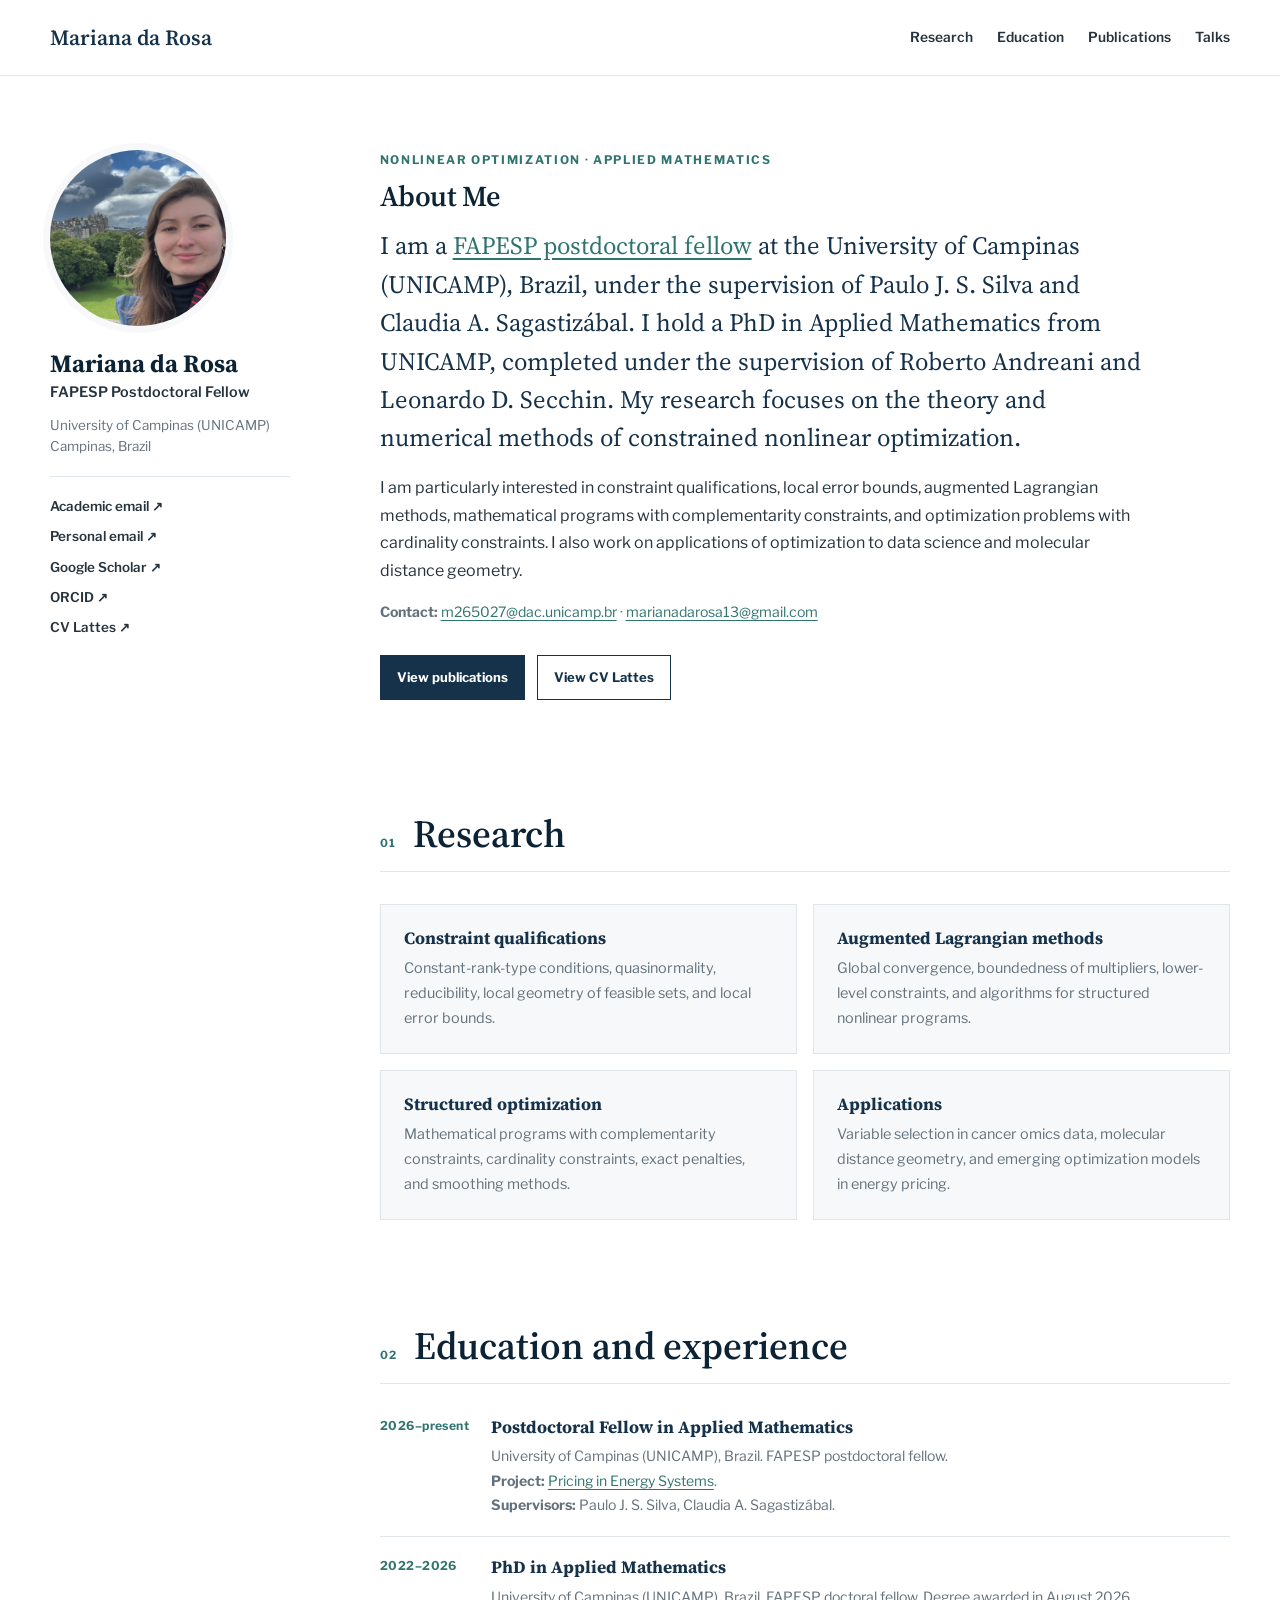
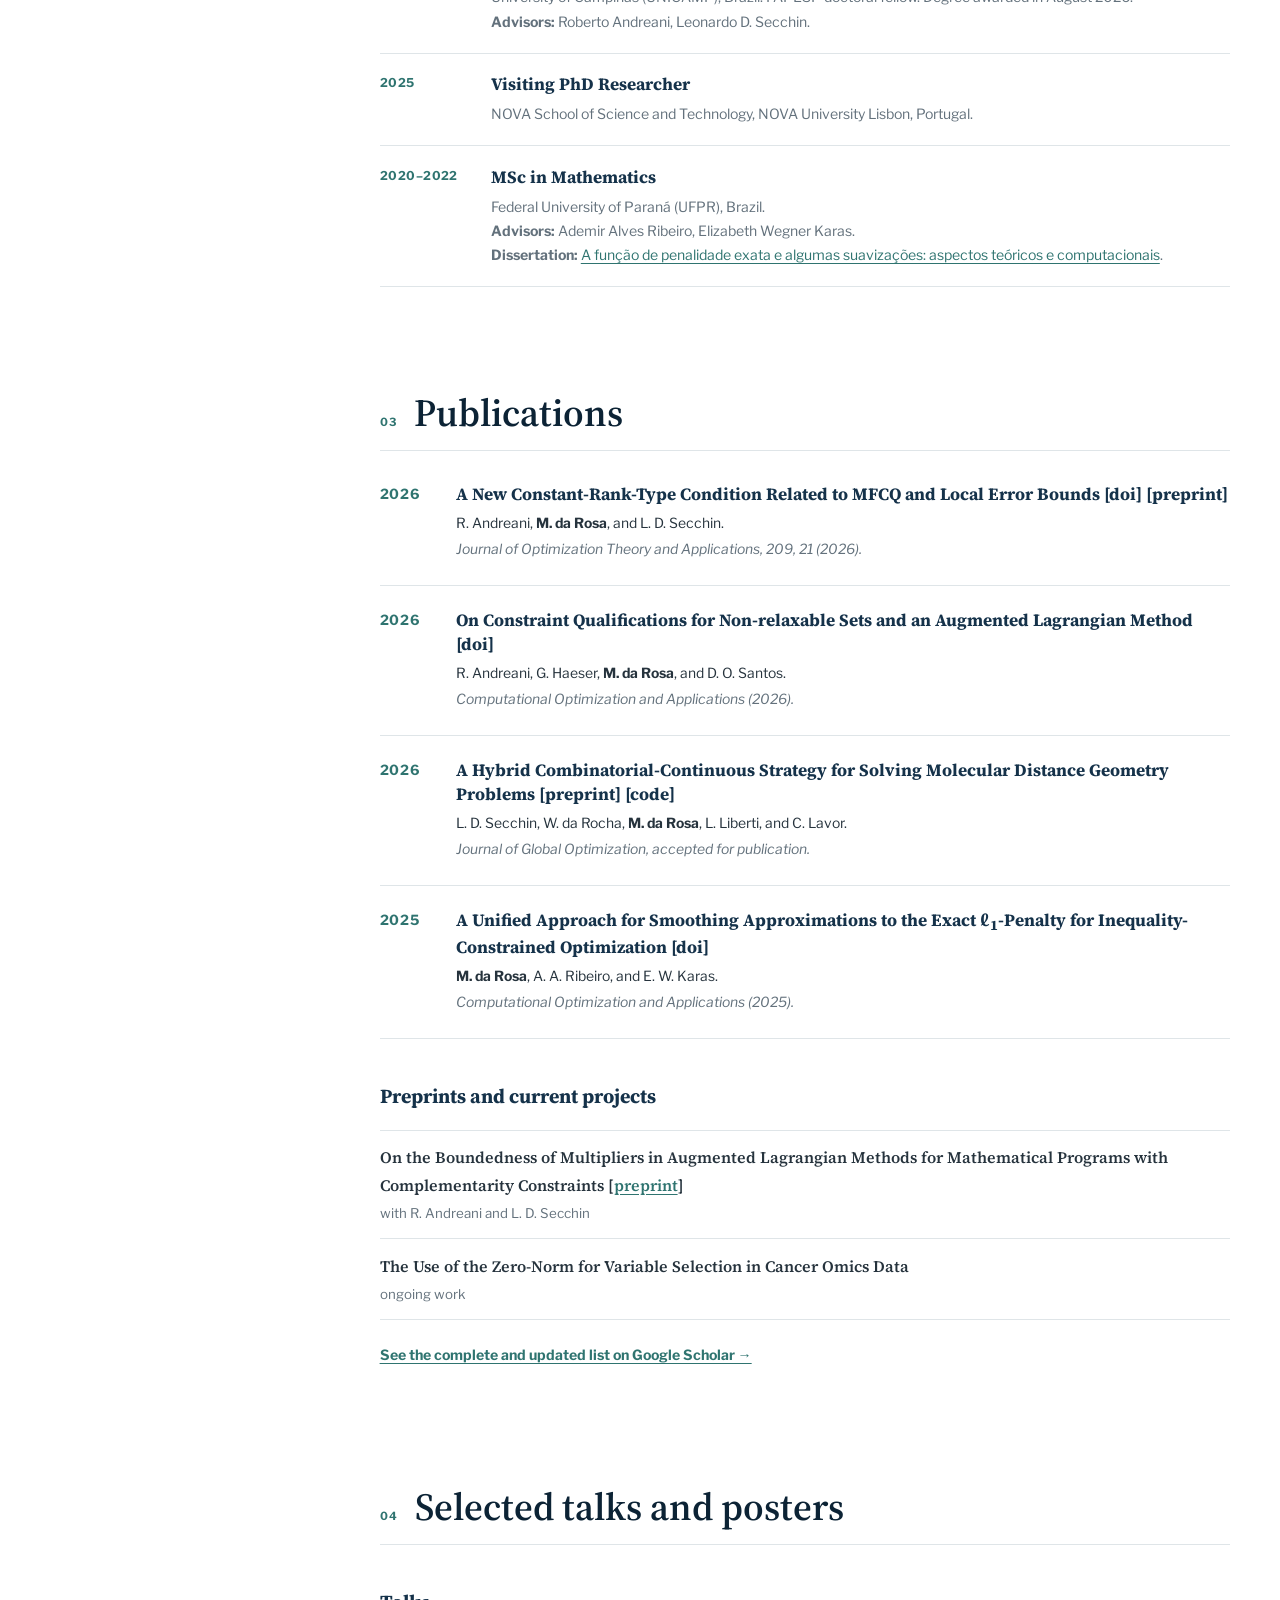
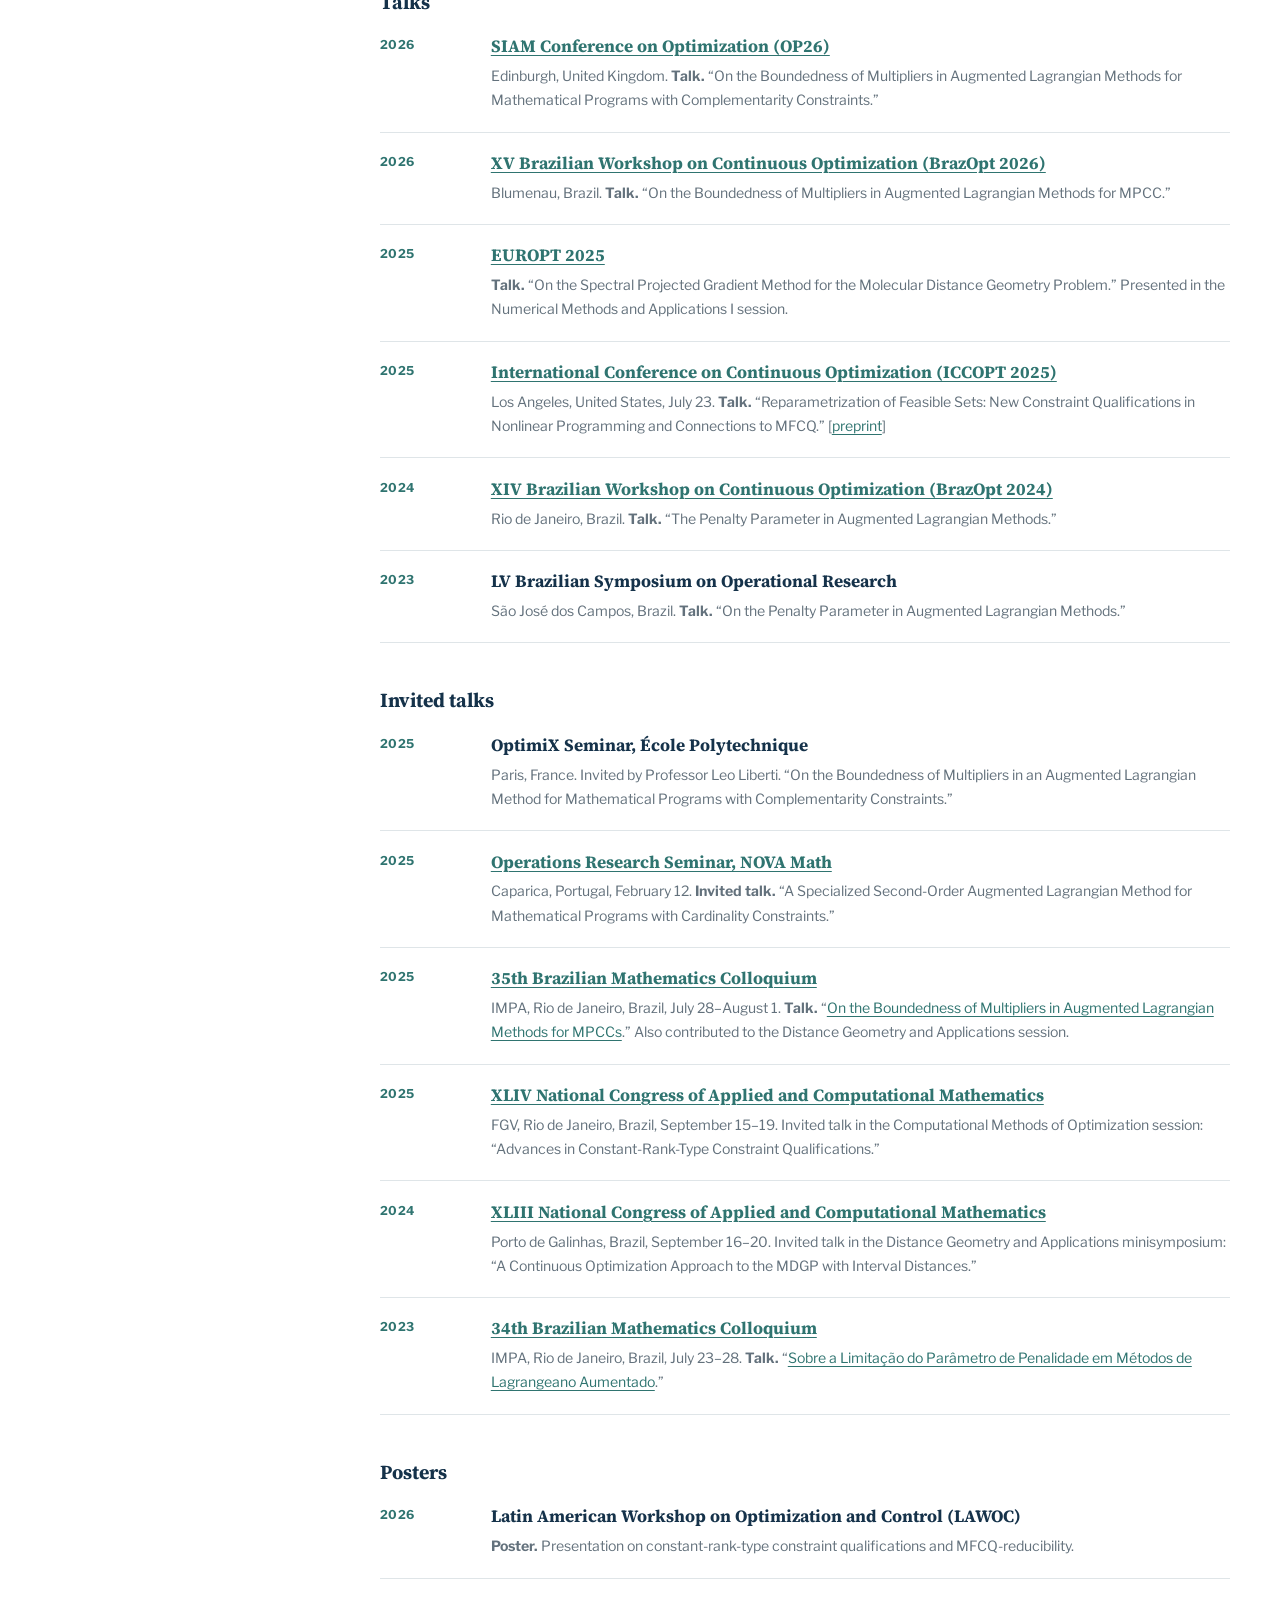
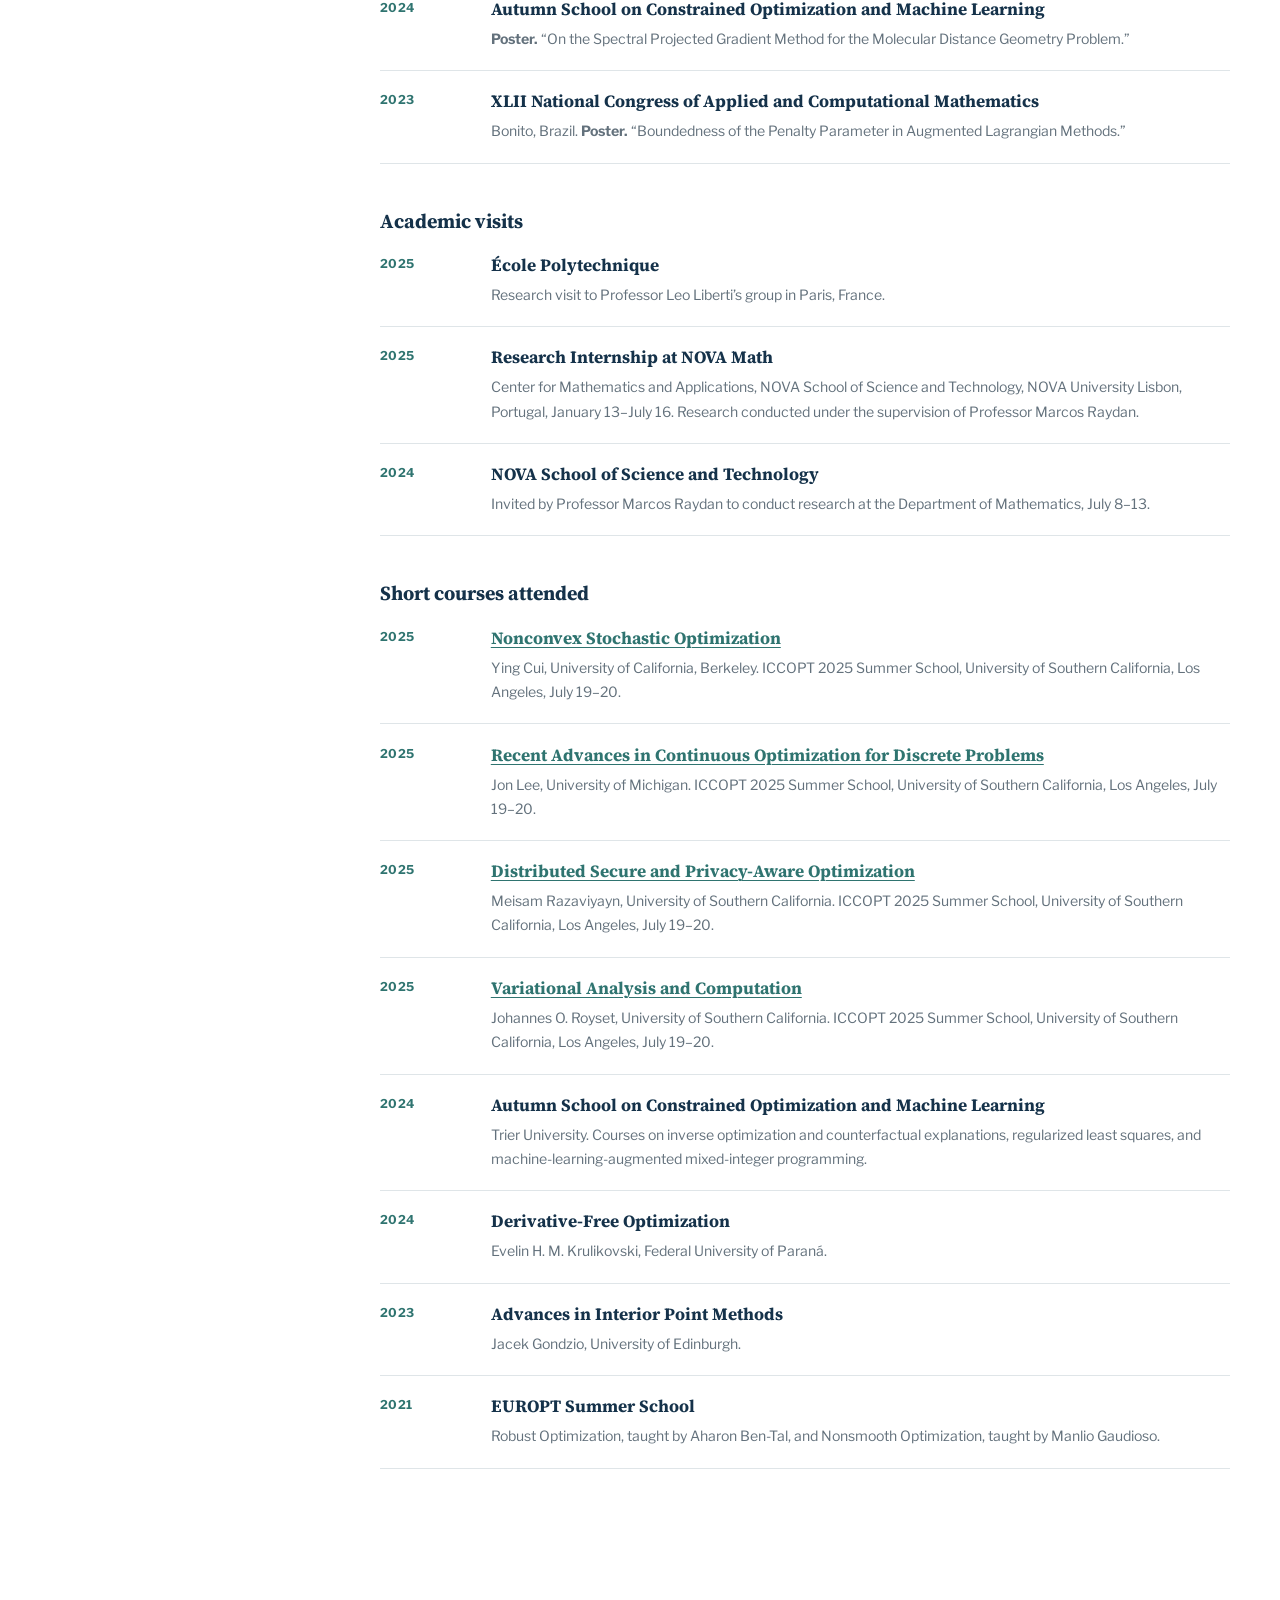
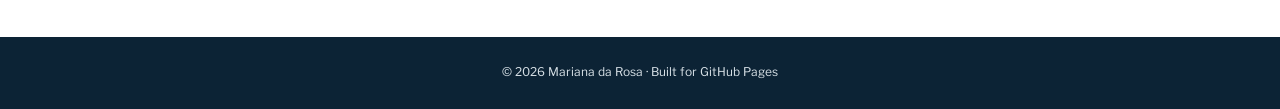
==== index.html @ c7e8c10c "Update academic profile, postdoc, and accepted paper" ====
<!doctype html>
<html lang="en">
<head>
  <meta charset="utf-8">
  <meta name="viewport" content="width=device-width, initial-scale=1">
  <title>Mariana da Rosa | Optimization and Applied Mathematics</title>
  <meta name="description" content="Academic website of Mariana da Rosa, FAPESP postdoctoral fellow at UNICAMP. Research in nonlinear optimization, augmented Lagrangian methods, constraint qualifications, MPCCs, cardinality constraints, and energy pricing.">
  <meta name="author" content="Mariana da Rosa">
  <meta name="google-site-verification" content="-06RiI9buxq-uqyIwOvwcTwj5FWmtz-iCE2GgDuMqQ8">
  <meta name="theme-color" content="#15324a">
  <link rel="canonical" href="https://marianadarosa13.github.io/Mariana-da-Rosa/">
  <meta property="og:title" content="Mariana da Rosa | Optimization and Applied Mathematics">
  <meta property="og:description" content="Research in nonlinear optimization, constraint qualifications, augmented Lagrangian methods, MPCCs, and cardinality constraints.">
  <meta property="og:type" content="profile">
  <meta property="og:url" content="https://marianadarosa13.github.io/Mariana-da-Rosa/">
  <meta property="og:image" content="https://marianadarosa13.github.io/Mariana-da-Rosa/assets/images/profile.jpeg">
  <meta property="og:image:alt" content="Mariana da Rosa">
  <meta property="og:site_name" content="Mariana da Rosa">
  <meta name="twitter:card" content="summary">
  <script type="application/ld+json">
  {
    "@context": "https://schema.org",
    "@type": "ProfilePage",
    "url": "https://marianadarosa13.github.io/Mariana-da-Rosa/",
    "name": "Mariana da Rosa | Optimization and Applied Mathematics",
    "mainEntity": {
      "@type": "Person",
      "name": "Mariana da Rosa",
      "url": "https://marianadarosa13.github.io/Mariana-da-Rosa/",
      "image": "https://marianadarosa13.github.io/Mariana-da-Rosa/assets/images/profile.jpeg",
      "jobTitle": "FAPESP Postdoctoral Fellow",
      "affiliation": {
        "@type": "CollegeOrUniversity",
        "name": "University of Campinas (UNICAMP)",
        "url": "https://www.unicamp.br/"
      },
      "alumniOf": [
        {
          "@type": "CollegeOrUniversity",
          "name": "University of Campinas (UNICAMP)"
        },
        {
          "@type": "CollegeOrUniversity",
          "name": "Federal University of Paraná (UFPR)"
        }
      ],
      "knowsAbout": [
        "Nonlinear optimization",
        "Constraint qualifications",
        "Augmented Lagrangian methods",
        "Mathematical programs with complementarity constraints",
        "Cardinality-constrained optimization",
        "Molecular distance geometry",
        "Energy pricing"
      ],
      "sameAs": [
        "https://scholar.google.com/citations?user=o1-QsfIAAAAJ&hl=en",
        "https://orcid.org/0000-0002-9340-3372",
        "https://lattes.cnpq.br/2269571606494630"
      ]
    }
  }
  </script>
  <link rel="preconnect" href="https://fonts.googleapis.com">
  <link rel="preconnect" href="https://fonts.gstatic.com" crossorigin>
  <link href="https://fonts.googleapis.com/css2?family=Libre+Franklin:wght@400;500;600;700&family=Source+Serif+4:opsz,wght@8..60,500;8..60,600&display=swap" rel="stylesheet">
  <link rel="stylesheet" href="assets/css/style.css">
</head>
<body>
  <a class="skip-link" href="#main-content">Skip to content</a>

  <header class="site-header">
    <div class="header-inner">
      <a class="site-name" href="#home">Mariana da Rosa</a>
      <nav class="main-nav" aria-label="Main navigation">
        <a href="#research">Research</a>
        <a href="#education">Education</a>
        <a href="#publications">Publications</a>
        <a href="#talks">Talks</a>
      </nav>
    </div>
  </header>

  <div class="page-shell" id="home">
    <aside class="profile-card" aria-label="Profile">
      <img class="profile-photo" src="assets/images/profile.jpeg" alt="Mariana da Rosa">
      <h1>Mariana da Rosa</h1>
      <p class="profile-role">FAPESP Postdoctoral Fellow</p>
      <p class="profile-affiliation">University of Campinas (UNICAMP)<br>Campinas, Brazil</p>

      <div class="profile-links" aria-label="Academic profiles">
        <a href="mailto:m265027@dac.unicamp.br">Academic email <span aria-hidden="true">↗</span></a>
        <a href="mailto:marianadarosa13@gmail.com">Personal email <span aria-hidden="true">↗</span></a>
        <a href="https://scholar.google.com/citations?user=o1-QsfIAAAAJ&amp;hl=en" target="_blank" rel="noopener">Google Scholar <span aria-hidden="true">↗</span></a>
        <a href="https://orcid.org/0000-0002-9340-3372" target="_blank" rel="noopener">ORCID <span aria-hidden="true">↗</span></a>
        <a href="https://lattes.cnpq.br/2269571606494630" target="_blank" rel="noopener">CV Lattes <span aria-hidden="true">↗</span></a>
      </div>
    </aside>

    <main id="main-content">
      <section class="hero section-block" aria-label="Introduction">
        <p class="eyebrow">Nonlinear Optimization · Applied Mathematics</p>
        <h2 class="intro-title">About Me</h2>
        <p class="lead">I am a <a href="https://bv.fapesp.br/pt/bolsas/245225/formacao-de-precos-em-sistemas-de-energia/" target="_blank" rel="noopener">FAPESP postdoctoral fellow</a> at the University of Campinas (UNICAMP), Brazil, under the supervision of Paulo J. S. Silva and Claudia A. Sagastizábal. I hold a PhD in Applied Mathematics from UNICAMP, completed under the supervision of Roberto Andreani and Leonardo D. Secchin. My research focuses on the theory and numerical methods of constrained nonlinear optimization.</p>
        <p>I am particularly interested in constraint qualifications, local error bounds, augmented Lagrangian methods, mathematical programs with complementarity constraints, and optimization problems with cardinality constraints. I also work on applications of optimization to data science and molecular distance geometry.</p>
        <p class="contact-line"><strong>Contact:</strong> <a href="mailto:m265027@dac.unicamp.br">m265027@dac.unicamp.br</a> · <a href="mailto:marianadarosa13@gmail.com">marianadarosa13@gmail.com</a></p>
        <div class="hero-actions">
          <a class="button button-primary" href="#publications">View publications</a>
          <a class="button button-secondary" href="https://lattes.cnpq.br/2269571606494630" target="_blank" rel="noopener">View CV Lattes</a>
        </div>
      </section>

      <section class="section-block" id="research" aria-labelledby="research-title">
        <div class="section-heading">
          <p class="section-number">01</p>
          <h2 id="research-title">Research</h2>
        </div>
        <div class="research-grid">
          <article class="research-card">
            <h3>Constraint qualifications</h3>
            <p>Constant-rank-type conditions, quasinormality, reducibility, local geometry of feasible sets, and local error bounds.</p>
          </article>
          <article class="research-card">
            <h3>Augmented Lagrangian methods</h3>
            <p>Global convergence, boundedness of multipliers, lower-level constraints, and algorithms for structured nonlinear programs.</p>
          </article>
          <article class="research-card">
            <h3>Structured optimization</h3>
            <p>Mathematical programs with complementarity constraints, cardinality constraints, exact penalties, and smoothing methods.</p>
          </article>
          <article class="research-card">
            <h3>Applications</h3>
            <p>Variable selection in cancer omics data, molecular distance geometry, and emerging optimization models in energy pricing.</p>
          </article>
        </div>
      </section>

      <section class="section-block" id="education" aria-labelledby="education-title">
        <div class="section-heading">
          <p class="section-number">02</p>
          <h2 id="education-title">Education and experience</h2>
        </div>
        <div class="education-list">
          <article>
            <p class="education-years">2026–present</p>
            <div><h3>Postdoctoral Fellow in Applied Mathematics</h3><p>University of Campinas (UNICAMP), Brazil. FAPESP postdoctoral fellow.<br><strong>Project:</strong> <a href="https://bv.fapesp.br/pt/bolsas/245225/formacao-de-precos-em-sistemas-de-energia/" target="_blank" rel="noopener">Pricing in Energy Systems</a>.<br><strong>Supervisors:</strong> Paulo J. S. Silva, Claudia A. Sagastizábal.</p></div>
          </article>
          <article>
            <p class="education-years">2022–2026</p>
            <div><h3>PhD in Applied Mathematics</h3><p>University of Campinas (UNICAMP), Brazil. FAPESP doctoral fellow. Degree awarded in August 2026.<br><strong>Advisors:</strong> Roberto Andreani, Leonardo D. Secchin.</p></div>
          </article>
          <article>
            <p class="education-years">2025</p>
            <div><h3>Visiting PhD Researcher</h3><p>NOVA School of Science and Technology, NOVA University Lisbon, Portugal.</p></div>
          </article>
          <article>
            <p class="education-years">2020–2022</p>
            <div><h3>MSc in Mathematics</h3><p>Federal University of Paraná (UFPR), Brazil.<br><strong>Advisors:</strong> Ademir Alves Ribeiro, Elizabeth Wegner Karas.<br><strong>Dissertation:</strong> <a href="https://acervodigital.ufpr.br/handle/1884/76349" target="_blank" rel="noopener">A função de penalidade exata e algumas suavizações: aspectos teóricos e computacionais</a>.</p></div>
          </article>
        </div>
      </section>

      <section class="section-block" id="publications" aria-labelledby="publications-title">
        <div class="section-heading">
          <p class="section-number">03</p>
          <h2 id="publications-title">Publications</h2>
        </div>

        <div class="publication-list">
          <article class="publication">
            <p class="publication-year">2026</p>
            <div>
              <h3>A New Constant-Rank-Type Condition Related to MFCQ and Local Error Bounds <span class="publication-links">[<a href="https://doi.org/10.1007/s10957-026-02965-9" target="_blank" rel="noopener">doi</a>] [<a href="https://optimization-online.org/?p=28999" target="_blank" rel="noopener">preprint</a>]</span></h3>
              <p>R. Andreani, <strong>M. da Rosa</strong>, and L. D. Secchin.</p>
              <p class="venue">Journal of Optimization Theory and Applications, 209, 21 (2026).</p>
            </div>
          </article>

          <article class="publication">
            <p class="publication-year">2026</p>
            <div>
              <h3>On Constraint Qualifications for Non-relaxable Sets and an Augmented Lagrangian Method <span class="publication-links">[<a href="https://doi.org/10.1007/s10589-026-00792-2" target="_blank" rel="noopener">doi</a>]</span></h3>
              <p>R. Andreani, G. Haeser, <strong>M. da Rosa</strong>, and D. O. Santos.</p>
              <p class="venue">Computational Optimization and Applications (2026).</p>
            </div>
          </article>

          <article class="publication">
            <p class="publication-year">2026</p>
            <div>
              <h3>A Hybrid Combinatorial-Continuous Strategy for Solving Molecular Distance Geometry Problems <span class="publication-links">[<a href="https://arxiv.org/abs/2510.19970" target="_blank" rel="noopener">preprint</a>] [<a href="https://github.com/leonardosecchin/MDGP.jl" target="_blank" rel="noopener">code</a>]</span></h3>
              <p>L. D. Secchin, W. da Rocha, <strong>M. da Rosa</strong>, L. Liberti, and C. Lavor.</p>
              <p class="venue">Journal of Global Optimization, accepted for publication.</p>
            </div>
          </article>

          <article class="publication">
            <p class="publication-year">2025</p>
            <div>
              <h3>A Unified Approach for Smoothing Approximations to the Exact ℓ<sub>1</sub>-Penalty for Inequality-Constrained Optimization <span class="publication-links">[<a href="https://doi.org/10.1007/s10589-025-00694-9" target="_blank" rel="noopener">doi</a>]</span></h3>
              <p><strong>M. da Rosa</strong>, A. A. Ribeiro, and E. W. Karas.</p>
              <p class="venue">Computational Optimization and Applications (2025).</p>
            </div>
          </article>
        </div>

        <h3 class="subsection-title">Preprints and current projects</h3>
        <ul class="project-list">
          <li><span>On the Boundedness of Multipliers in Augmented Lagrangian Methods for Mathematical Programs with Complementarity Constraints [<a href="https://optimization-online.org/?p=31446" target="_blank" rel="noopener">preprint</a>]</span><small>with R. Andreani and L. D. Secchin</small></li>
          <li><span>The Use of the Zero-Norm for Variable Selection in Cancer Omics Data</span><small>ongoing work</small></li>
        </ul>
        <p class="section-link"><a href="https://scholar.google.com/citations?user=o1-QsfIAAAAJ&amp;hl=en" target="_blank" rel="noopener">See the complete and updated list on Google Scholar →</a></p>
      </section>

      <section class="section-block" id="talks" aria-labelledby="talks-title">
        <div class="section-heading">
          <p class="section-number">04</p>
          <h2 id="talks-title">Selected talks and posters</h2>
        </div>
        <h3 class="subsection-title">Talks</h3>
        <div class="timeline">
          <article>
            <p class="timeline-date">2026</p>
            <div><h3><a href="https://meetings.siam.org/sess/dsp_programsess.cfm?SESSIONCODE=88503" target="_blank" rel="noopener">SIAM Conference on Optimization (OP26)</a></h3><p>Edinburgh, United Kingdom. <strong>Talk.</strong> “On the Boundedness of Multipliers in Augmented Lagrangian Methods for Mathematical Programs with Complementarity Constraints.”</p></div>
          </article>
          <article>
            <p class="timeline-date">2026</p>
            <div><h3><a href="https://brazopt2026.blumenau.ufsc.br/" target="_blank" rel="noopener">XV Brazilian Workshop on Continuous Optimization (BrazOpt 2026)</a></h3><p>Blumenau, Brazil. <strong>Talk.</strong> “On the Boundedness of Multipliers in Augmented Lagrangian Methods for MPCC.”</p></div>
          </article>
          <article>
            <p class="timeline-date">2025</p>
            <div><h3><a href="https://www.euro-online.org/europt2025/program/all?includedfrom=http://www.euro-online.org/conf/europt2025/program" target="_blank" rel="noopener">EUROPT 2025</a></h3><p><strong>Talk.</strong> “On the Spectral Projected Gradient Method for the Molecular Distance Geometry Problem.” Presented in the Numerical Methods and Applications I session.</p></div>
          </article>
          <article>
            <p class="timeline-date">2025</p>
            <div><h3><a href="https://iccopt2025usc.sched.com/event/1dqrP/parallel-sessions-7l-adaptive-projections-feasibleset-reparametrizations" target="_blank" rel="noopener">International Conference on Continuous Optimization (ICCOPT 2025)</a></h3><p>Los Angeles, United States, July 23. <strong>Talk.</strong> “Reparametrization of Feasible Sets: New Constraint Qualifications in Nonlinear Programming and Connections to MFCQ.” [<a href="https://optimization-online.org/?p=28999" target="_blank" rel="noopener">preprint</a>]</p></div>
          </article>
          <article>
            <p class="timeline-date">2024</p>
            <div><h3><a href="https://eventos.fgv.br/en/brazopt2024" target="_blank" rel="noopener">XIV Brazilian Workshop on Continuous Optimization (BrazOpt 2024)</a></h3><p>Rio de Janeiro, Brazil. <strong>Talk.</strong> “The Penalty Parameter in Augmented Lagrangian Methods.”</p></div>
          </article>
          <article>
            <p class="timeline-date">2023</p>
            <div><h3>LV Brazilian Symposium on Operational Research</h3><p>São José dos Campos, Brazil. <strong>Talk.</strong> “On the Penalty Parameter in Augmented Lagrangian Methods.”</p></div>
          </article>
        </div>

        <h3 class="subsection-title">Invited talks</h3>
        <div class="timeline">
          <article>
            <p class="timeline-date">2025</p>
            <div><h3>OptimiX Seminar, École Polytechnique</h3><p>Paris, France. Invited by Professor Leo Liberti. “On the Boundedness of Multipliers in an Augmented Lagrangian Method for Mathematical Programs with Complementarity Constraints.”</p></div>
          </article>
          <article>
            <p class="timeline-date">2025</p>
            <div><h3><a href="https://www.dm.fct.unl.pt/noticias/2025/01/nova-math-seminar-operations-research-0" target="_blank" rel="noopener">Operations Research Seminar, NOVA Math</a></h3><p>Caparica, Portugal, February 12. <strong>Invited talk.</strong> “A Specialized Second-Order Augmented Lagrangian Method for Mathematical Programs with Cardinality Constraints.”</p></div>
          </article>
          <article>
            <p class="timeline-date">2025</p>
            <div><h3><a href="https://impa.br/otimizacao/" target="_blank" rel="noopener">35th Brazilian Mathematics Colloquium</a></h3><p>IMPA, Rio de Janeiro, Brazil, July 28–August 1. <strong>Talk.</strong> “<a href="https://impa.br/wp-content/uploads/2025/07/Mariana-da-Rosa.pdf" target="_blank" rel="noopener">On the Boundedness of Multipliers in Augmented Lagrangian Methods for MPCCs</a>.” Also contributed to the Distance Geometry and Applications session.</p></div>
          </article>
          <article>
            <p class="timeline-date">2025</p>
            <div><h3><a href="https://eventos.galoa.com.br/cnmac-2025/calendar/activity/16792?lang=pt-br" target="_blank" rel="noopener">XLIV National Congress of Applied and Computational Mathematics</a></h3><p>FGV, Rio de Janeiro, Brazil, September 15–19. Invited talk in the Computational Methods of Optimization session: “Advances in Constant-Rank-Type Constraint Qualifications.”</p></div>
          </article>
          <article>
            <p class="timeline-date">2024</p>
            <div><h3><a href="https://www.cnmac.org.br/novo/index.php/CNMAC/conteudo/2024/e_5/0/38" target="_blank" rel="noopener">XLIII National Congress of Applied and Computational Mathematics</a></h3><p>Porto de Galinhas, Brazil, September 16–20. Invited talk in the Distance Geometry and Applications minisymposium: “A Continuous Optimization Approach to the MDGP with Interval Distances.”</p></div>
          </article>
          <article>
            <p class="timeline-date">2023</p>
            <div><h3><a href="https://impa.br/arquivo_base/eventos-do-impa/2023-2/34o-coloquio-brasileiro-de-matematica-cbm/sessoes-tematicas-2/otimizacao/" target="_blank" rel="noopener">34th Brazilian Mathematics Colloquium</a></h3><p>IMPA, Rio de Janeiro, Brazil, July 23–28. <strong>Talk.</strong> “<a href="https://impa.br/wp-content/uploads/2023/07/Mariana-da-ROSA.pdf" target="_blank" rel="noopener">Sobre a Limitação do Parâmetro de Penalidade em Métodos de Lagrangeano Aumentado</a>.”</p></div>
          </article>
        </div>

        <h3 class="subsection-title">Posters</h3>
        <div class="timeline">
          <article>
            <p class="timeline-date">2026</p>
            <div><h3>Latin American Workshop on Optimization and Control (LAWOC)</h3><p><strong>Poster.</strong> Presentation on constant-rank-type constraint qualifications and MFCQ-reducibility.</p></div>
          </article>
          <article>
            <p class="timeline-date">2024</p>
            <div><h3>Autumn School on Constrained Optimization and Machine Learning</h3><p><strong>Poster.</strong> “On the Spectral Projected Gradient Method for the Molecular Distance Geometry Problem.”</p></div>
          </article>
          <article>
            <p class="timeline-date">2023</p>
            <div><h3>XLII National Congress of Applied and Computational Mathematics</h3><p>Bonito, Brazil. <strong>Poster.</strong> “Boundedness of the Penalty Parameter in Augmented Lagrangian Methods.”</p></div>
          </article>
        </div>

        <h3 class="subsection-title">Academic visits</h3>
        <div class="timeline">
          <article>
            <p class="timeline-date">2025</p>
            <div><h3>École Polytechnique</h3><p>Research visit to Professor Leo Liberti’s group in Paris, France.</p></div>
          </article>
          <article>
            <p class="timeline-date">2025</p>
            <div><h3>Research Internship at NOVA Math</h3><p>Center for Mathematics and Applications, NOVA School of Science and Technology, NOVA University Lisbon, Portugal, January 13–July 16. Research conducted under the supervision of Professor Marcos Raydan.</p></div>
          </article>
          <article>
            <p class="timeline-date">2024</p>
            <div><h3>NOVA School of Science and Technology</h3><p>Invited by Professor Marcos Raydan to conduct research at the Department of Mathematics, July 8–13.</p></div>
          </article>
        </div>

        <h3 class="subsection-title">Short courses attended</h3>
        <div class="timeline">
          <article>
            <p class="timeline-date">2025</p>
            <div><h3><a href="https://sites.google.com/view/iccopt2025/home/summer-school/lecturers" target="_blank" rel="noopener">Nonconvex Stochastic Optimization</a></h3><p>Ying Cui, University of California, Berkeley. ICCOPT 2025 Summer School, University of Southern California, Los Angeles, July 19–20.</p></div>
          </article>
          <article>
            <p class="timeline-date">2025</p>
            <div><h3><a href="https://sites.google.com/view/iccopt2025/home/summer-school/lecturers" target="_blank" rel="noopener">Recent Advances in Continuous Optimization for Discrete Problems</a></h3><p>Jon Lee, University of Michigan. ICCOPT 2025 Summer School, University of Southern California, Los Angeles, July 19–20.</p></div>
          </article>
          <article>
            <p class="timeline-date">2025</p>
            <div><h3><a href="https://sites.google.com/view/iccopt2025/home/summer-school/lecturers" target="_blank" rel="noopener">Distributed Secure and Privacy-Aware Optimization</a></h3><p>Meisam Razaviyayn, University of Southern California. ICCOPT 2025 Summer School, University of Southern California, Los Angeles, July 19–20.</p></div>
          </article>
          <article>
            <p class="timeline-date">2025</p>
            <div><h3><a href="https://sites.google.com/view/iccopt2025/home/summer-school/lecturers" target="_blank" rel="noopener">Variational Analysis and Computation</a></h3><p>Johannes O. Royset, University of Southern California. ICCOPT 2025 Summer School, University of Southern California, Los Angeles, July 19–20.</p></div>
          </article>
          <article>
            <p class="timeline-date">2024</p>
            <div><h3>Autumn School on Constrained Optimization and Machine Learning</h3><p>Trier University. Courses on inverse optimization and counterfactual explanations, regularized least squares, and machine-learning-augmented mixed-integer programming.</p></div>
          </article>
          <article>
            <p class="timeline-date">2024</p>
            <div><h3>Derivative-Free Optimization</h3><p>Evelin H. M. Krulikovski, Federal University of Paraná.</p></div>
          </article>
          <article>
            <p class="timeline-date">2023</p>
            <div><h3>Advances in Interior Point Methods</h3><p>Jacek Gondzio, University of Edinburgh.</p></div>
          </article>
          <article>
            <p class="timeline-date">2021</p>
            <div><h3>EUROPT Summer School</h3><p>Robust Optimization, taught by Aharon Ben-Tal, and Nonsmooth Optimization, taught by Manlio Gaudioso.</p></div>
          </article>
        </div>
      </section>

    </main>
  </div>

  <footer class="site-footer">
    <p>© <span id="current-year">2026</span> Mariana da Rosa · Built for GitHub Pages</p>
  </footer>

  <script>
    document.getElementById('current-year').textContent = new Date().getFullYear();
  </script>
</body>
</html>
---- assets/css/style.css ----
:root {
  --navy: #15324a;
  --navy-deep: #0c2335;
  --teal: #2f7470;
  --teal-soft: #e8f1ef;
  --ink: #26333d;
  --muted: #63717c;
  --line: #dfe5e8;
  --paper: #ffffff;
  --wash: #f6f8f9;
  --serif: "Source Serif 4", Georgia, serif;
  --sans: "Libre Franklin", -apple-system, BlinkMacSystemFont, "Segoe UI", sans-serif;
}

* { box-sizing: border-box; }
html { scroll-behavior: smooth; scroll-padding-top: 6rem; }
body {
  margin: 0;
  color: var(--ink);
  background: var(--paper);
  font-family: var(--sans);
  font-size: 16px;
  line-height: 1.72;
  -webkit-font-smoothing: antialiased;
}
a { color: var(--teal); text-decoration-thickness: .08em; text-underline-offset: .18em; }
a:hover { color: var(--navy); }
.skip-link { position: absolute; top: -4rem; left: 1rem; z-index: 100; padding: .7rem 1rem; color: white; background: var(--navy); }
.skip-link:focus { top: 1rem; }

.site-header {
  position: sticky;
  top: 0;
  z-index: 20;
  border-bottom: 1px solid rgba(21,50,74,.12);
  background: rgba(255,255,255,.96);
  backdrop-filter: blur(12px);
}
.header-inner {
  width: min(1180px, calc(100% - 2.5rem));
  min-height: 4.7rem;
  margin: auto;
  display: flex;
  align-items: center;
  justify-content: space-between;
  gap: 2rem;
}
.site-name { color: var(--navy); font-family: var(--serif); font-size: 1.35rem; font-weight: 600; text-decoration: none; white-space: nowrap; }
.main-nav { display: flex; align-items: center; justify-content: flex-end; gap: 1.5rem; }
.main-nav a { color: var(--ink); font-size: .86rem; font-weight: 600; text-decoration: none; }
.main-nav a:hover { color: var(--teal); }

.page-shell {
  width: min(1180px, calc(100% - 2.5rem));
  margin: 0 auto;
  padding: 4.6rem 0 5rem;
  display: grid;
  grid-template-columns: 240px minmax(0, 1fr);
  gap: clamp(3rem, 7vw, 6.5rem);
  align-items: start;
}
.profile-card { position: sticky; top: 7.2rem; }
.profile-photo { display: block; width: 176px; aspect-ratio: 1; object-fit: cover; object-position: right center; border-radius: 50%; box-shadow: 0 0 0 7px var(--wash); }
.profile-card h1 { margin: 1.45rem 0 .2rem; color: var(--navy-deep); font-family: var(--serif); font-size: 1.55rem; line-height: 1.2; }
.profile-role { margin: 0; color: var(--ink); font-size: .9rem; font-weight: 600; line-height: 1.5; }
.profile-affiliation { margin: .7rem 0 1.25rem; color: var(--muted); font-size: .84rem; line-height: 1.55; }
.profile-links { display: grid; gap: .45rem; padding-top: 1.1rem; border-top: 1px solid var(--line); }
.profile-links a { color: var(--ink); font-size: .84rem; font-weight: 600; text-decoration: none; }
.profile-links a:hover { color: var(--teal); transform: translateX(2px); }

main { min-width: 0; }
.section-block { padding: 0 0 5.5rem; }
.section-block + .section-block { padding-top: 1rem; }
.hero { padding-bottom: 6rem; }
.eyebrow { margin: 0 0 .55rem; color: var(--teal); font-size: .74rem; font-weight: 700; letter-spacing: .14em; text-transform: uppercase; }
.hero h2 { margin: 0 0 1.25rem; color: var(--navy-deep); font-family: var(--serif); font-size: clamp(2.5rem, 5vw, 4.4rem); font-weight: 600; letter-spacing: -.035em; line-height: 1.02; }
.hero h2.intro-title { margin-bottom: .8rem; font-size: clamp(1.45rem, 2.4vw, 1.8rem); letter-spacing: -.015em; line-height: 1.2; }
.lead { max-width: 780px; margin: 0 0 1.1rem; color: var(--navy); font-family: var(--serif); font-size: clamp(1.25rem, 2vw, 1.55rem); line-height: 1.55; }
.hero p:not(.eyebrow):not(.lead) { max-width: 770px; }
.contact-line { color: var(--muted); font-size: .88rem; }
.hero-actions { display: flex; flex-wrap: wrap; gap: .8rem; margin-top: 1.9rem; }
.button { display: inline-flex; align-items: center; justify-content: center; min-height: 44px; padding: .65rem 1rem; border: 1px solid var(--navy); font-size: .82rem; font-weight: 700; text-decoration: none; }
.button-primary { color: white; background: var(--navy); }
.button-primary:hover { color: white; background: var(--teal); border-color: var(--teal); }
.button-secondary { color: var(--navy); background: transparent; }
.button-secondary:hover { color: white; background: var(--navy); }

.section-heading { display: flex; align-items: baseline; gap: 1.1rem; margin-bottom: 2rem; padding-bottom: .9rem; border-bottom: 1px solid var(--line); }
.section-heading h2 { margin: 0; color: var(--navy-deep); font-family: var(--serif); font-size: clamp(1.8rem, 3vw, 2.4rem); font-weight: 600; line-height: 1.15; }
.section-number { margin: 0; color: var(--teal); font-size: .7rem; font-weight: 700; letter-spacing: .1em; }
.research-grid { display: grid; grid-template-columns: repeat(2, minmax(0,1fr)); gap: 1rem; }
.research-card { padding: 1.4rem 1.45rem; border: 1px solid var(--line); background: var(--wash); }
.research-card h3, .publication h3, .timeline h3, .education-list h3 { margin: 0 0 .35rem; color: var(--navy); font-family: var(--serif); font-size: 1.08rem; line-height: 1.35; }
.research-card p, .publication p, .timeline p, .education-list p { margin: 0; }
.research-card p { color: var(--muted); font-size: .9rem; }

.publication-list { display: grid; }
.publication { display: grid; grid-template-columns: 58px 1fr; gap: 1.15rem; padding: 1.45rem 0; border-bottom: 1px solid var(--line); }
.publication:first-child { padding-top: 0; }
.publication-year { color: var(--teal); font-size: .77rem; font-weight: 700; letter-spacing: .06em; }
.publication h3 a { color: inherit; text-decoration: none; }
.publication h3 a:hover { color: var(--teal); }
.publication p { font-size: .87rem; }
.publication .venue { margin-top: .15rem; color: var(--muted); font-style: italic; }
.subsection-title { margin: 2.5rem 0 1rem; color: var(--navy); font-family: var(--serif); font-size: 1.25rem; }
.project-list { margin: 0; padding: 0; list-style: none; border-top: 1px solid var(--line); }
.project-list li { display: grid; gap: .15rem; padding: .85rem 0; border-bottom: 1px solid var(--line); }
.project-list span { font-family: var(--serif); font-weight: 600; }
.project-list small { color: var(--muted); }
.section-link { margin-top: 1.4rem; font-size: .88rem; font-weight: 700; }

.timeline, .education-list { display: grid; }
.timeline article, .education-list article { display: grid; grid-template-columns: 92px 1fr; gap: 1.2rem; padding: 1.2rem 0; border-bottom: 1px solid var(--line); }
.timeline article:first-child, .education-list article:first-child { padding-top: 0; }
.timeline-date, .education-years { color: var(--teal); font-size: .76rem; font-weight: 700; letter-spacing: .04em; }
.timeline p:not(.timeline-date), .education-list p:not(.education-years) { color: var(--muted); font-size: .88rem; }

.site-footer { padding: 1.6rem 1.25rem; color: #d8e1e7; background: var(--navy-deep); text-align: center; }
.site-footer p { margin: 0; font-size: .75rem; }

@media (max-width: 900px) {
  .header-inner { min-height: auto; padding: 1rem 0; display: block; }
  .site-name { display: block; margin-bottom: .65rem; }
  .main-nav { justify-content: flex-start; gap: .8rem 1.15rem; overflow-x: auto; padding-bottom: .15rem; }
  .main-nav a { flex: 0 0 auto; }
  .page-shell { grid-template-columns: 1fr; gap: 3.5rem; padding-top: 3rem; }
  .profile-card { position: static; display: grid; grid-template-columns: 130px 1fr; column-gap: 1.4rem; align-items: center; }
  .profile-photo { width: 130px; grid-row: 1 / 5; }
  .profile-card h1 { margin-top: 0; }
  .profile-links { grid-column: 1 / -1; grid-template-columns: repeat(4, auto); justify-content: start; gap: .65rem 1.4rem; margin-top: 1rem; }
}

@media (max-width: 620px) {
  html { scroll-padding-top: 8.5rem; }
  .header-inner, .page-shell { width: min(100% - 1.5rem, 1180px); }
  .page-shell { padding-top: 2.3rem; }
  .profile-card { grid-template-columns: 96px 1fr; column-gap: 1rem; }
  .profile-photo { width: 96px; }
  .profile-card h1 { font-size: 1.35rem; }
  .profile-affiliation { margin-bottom: 0; }
  .profile-links { grid-template-columns: repeat(2, auto); }
  .hero { padding-bottom: 4.8rem; }
  .research-grid { grid-template-columns: 1fr; }
  .publication { grid-template-columns: 1fr; gap: .3rem; }
  .timeline article, .education-list article { grid-template-columns: 1fr; gap: .25rem; }
  .section-block { padding-bottom: 4.5rem; }
}

@media (prefers-reduced-motion: reduce) {
  html { scroll-behavior: auto; }
  *, *::before, *::after { transition-duration: .01ms !important; animation-duration: .01ms !important; animation-iteration-count: 1 !important; }
}
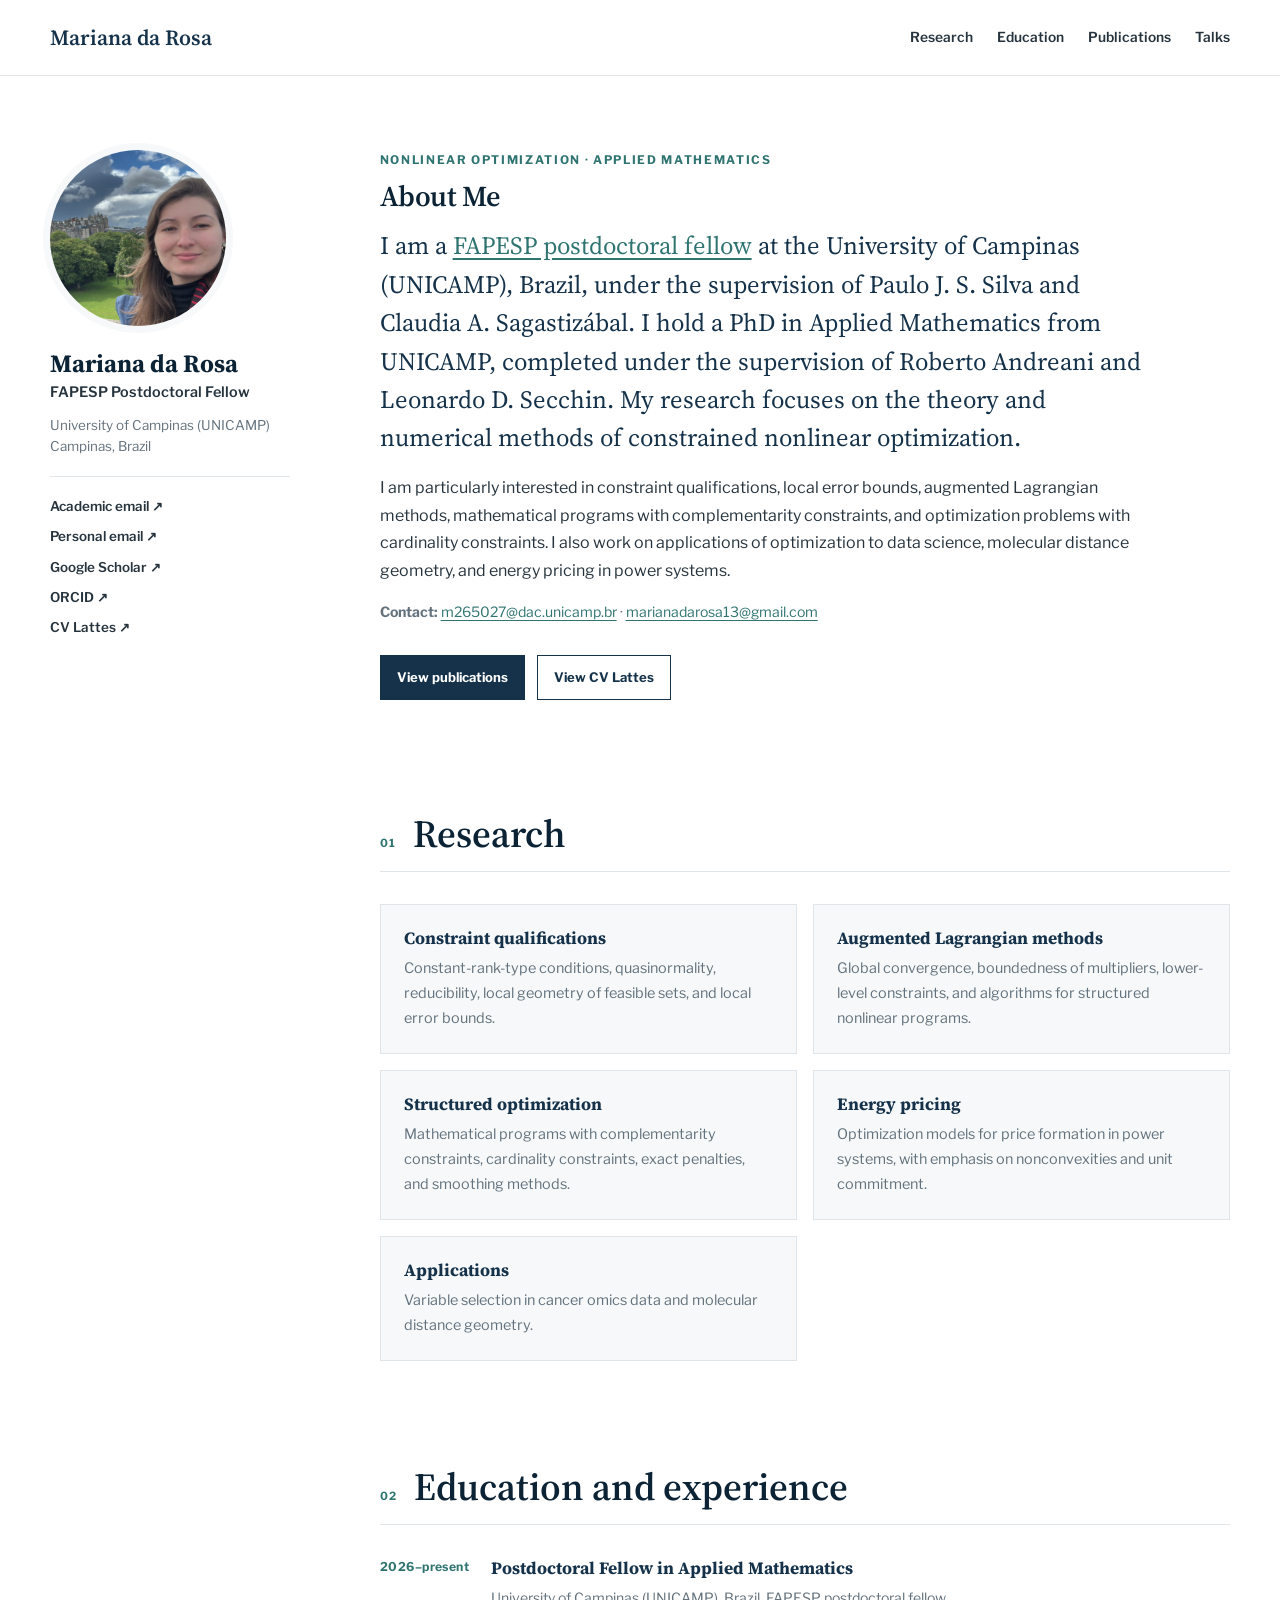
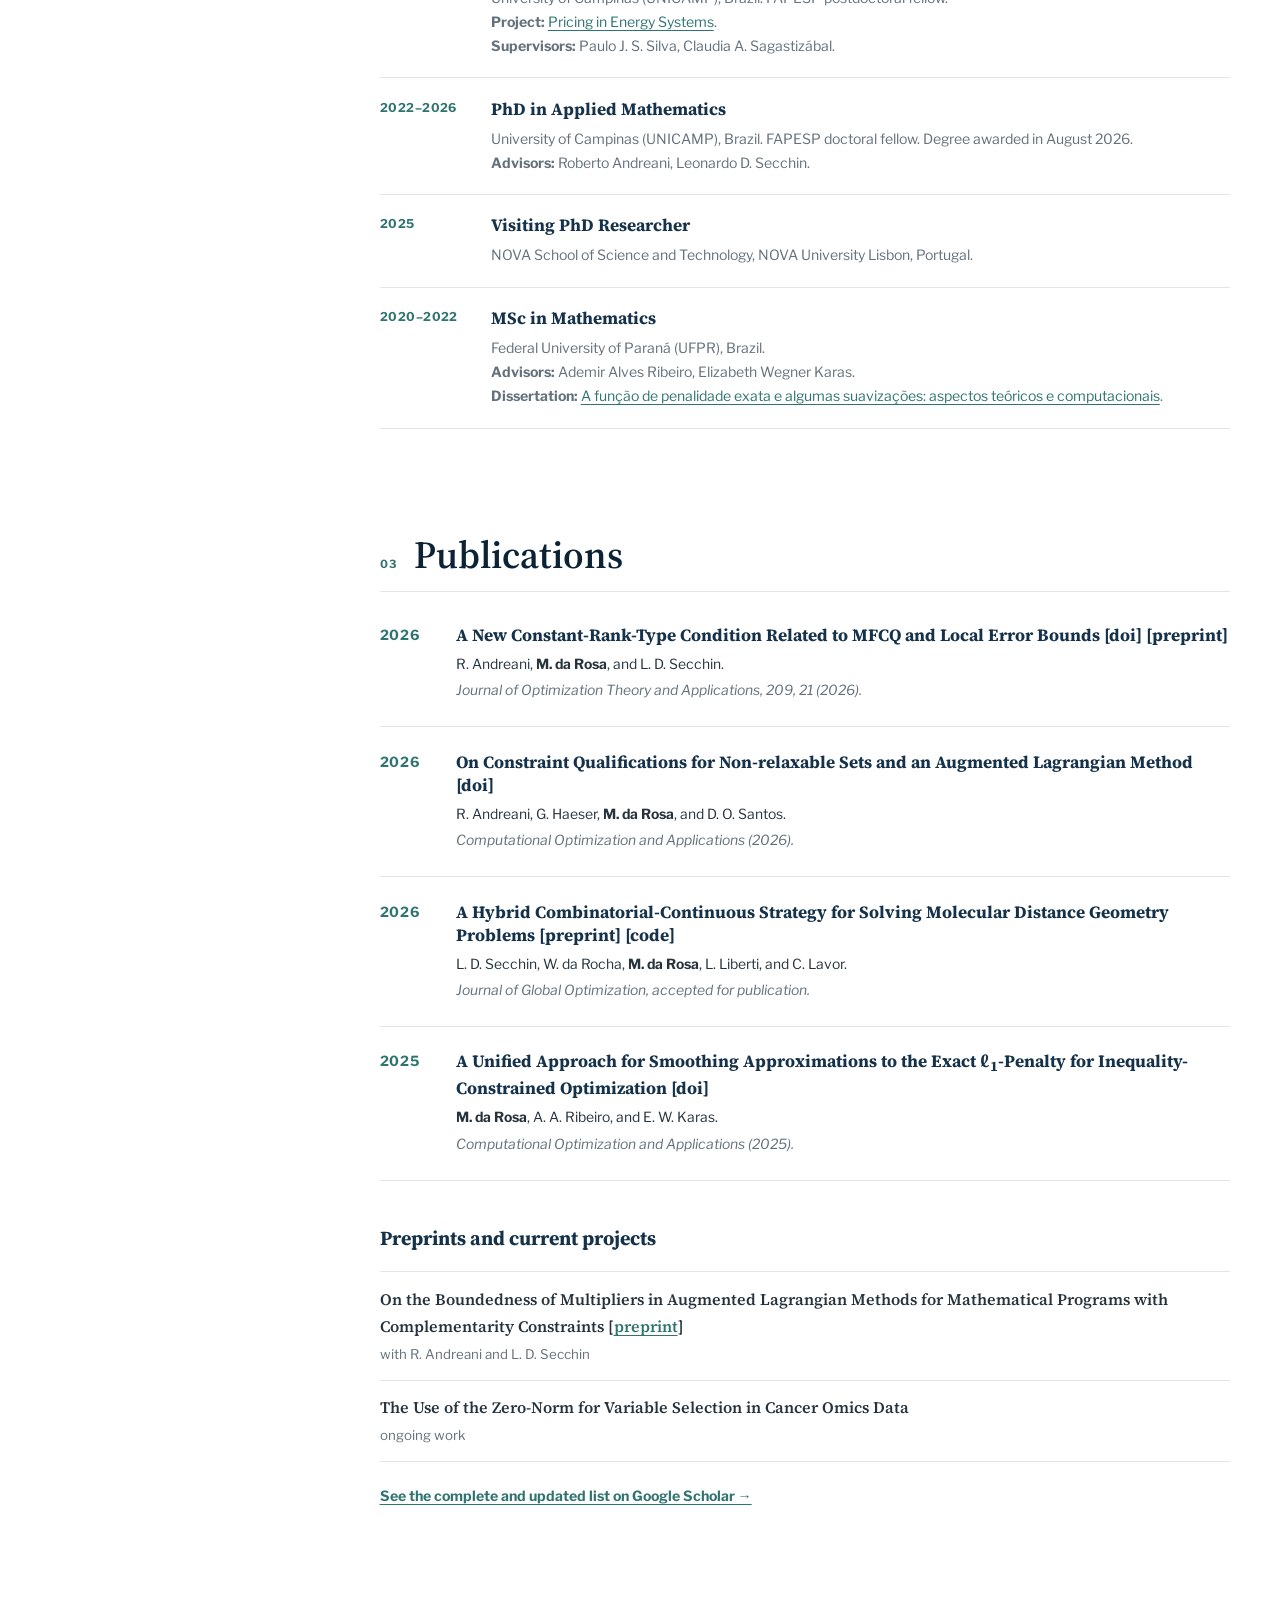
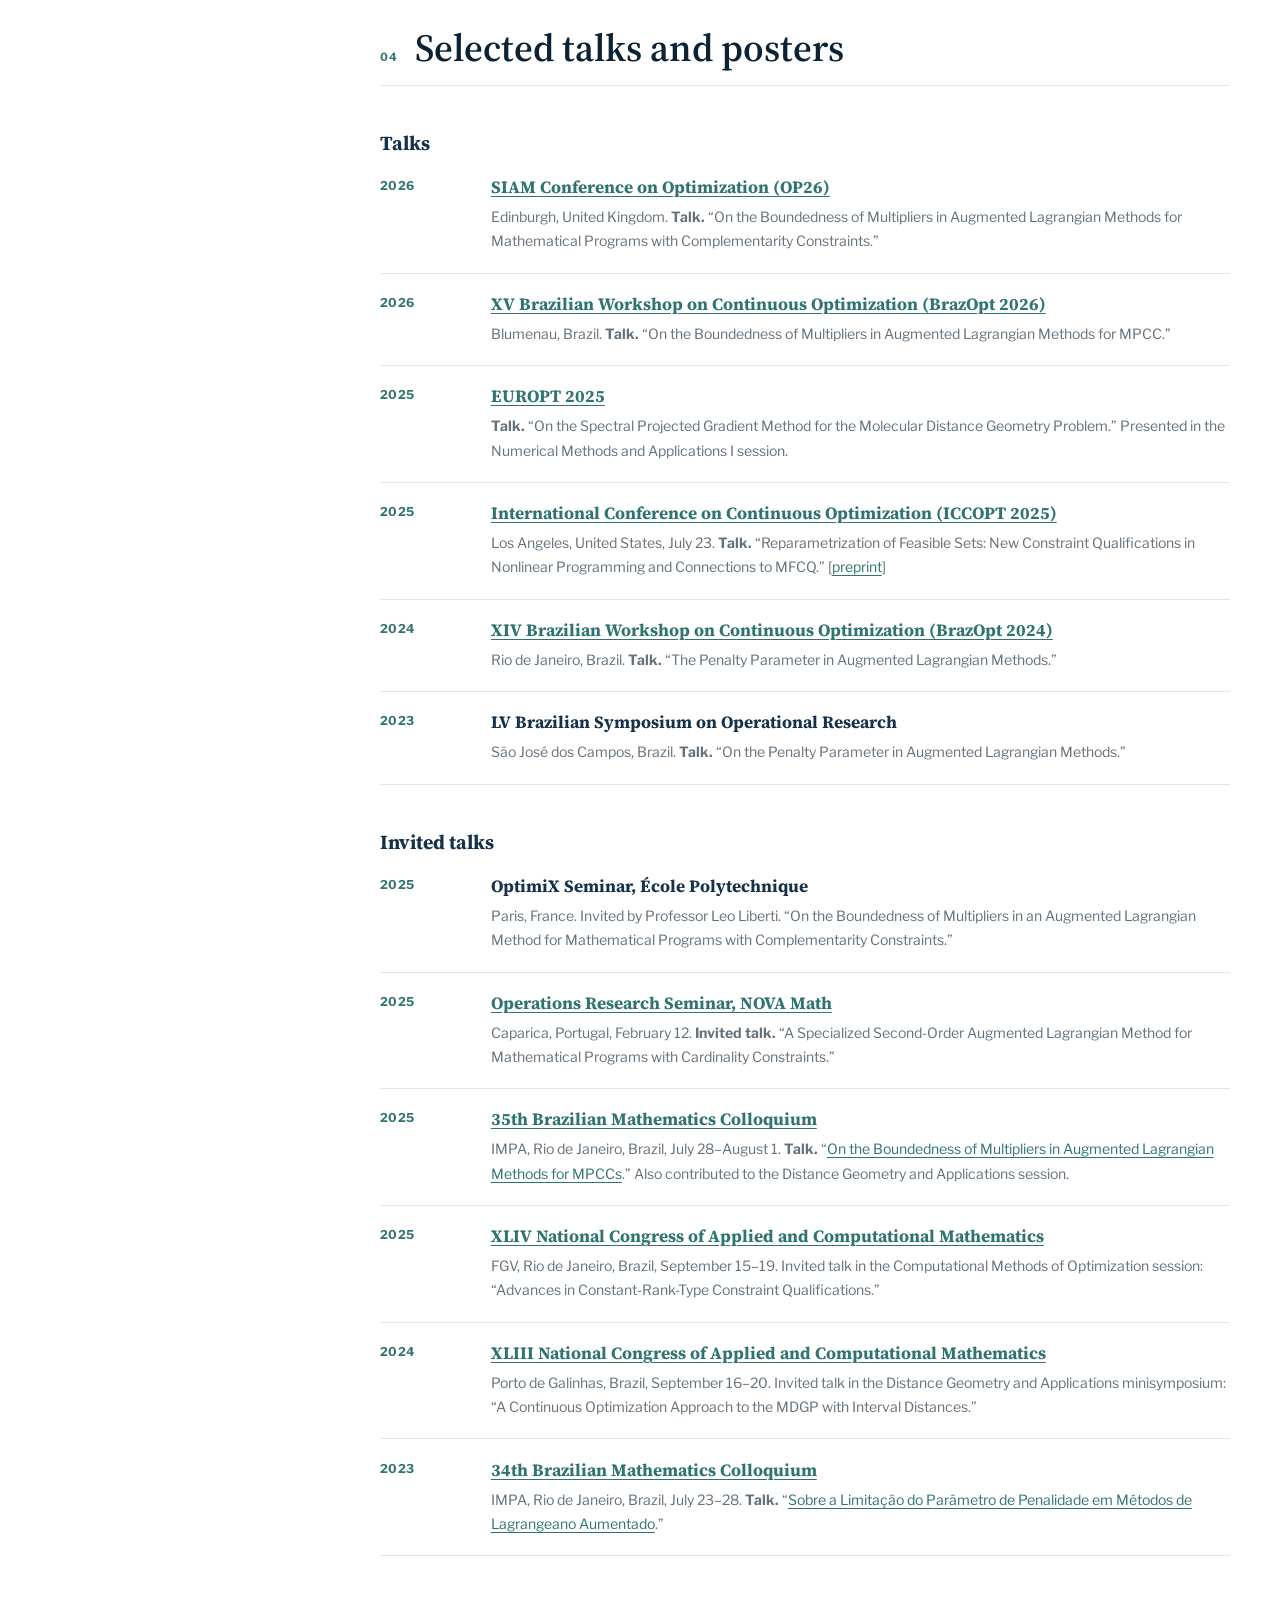
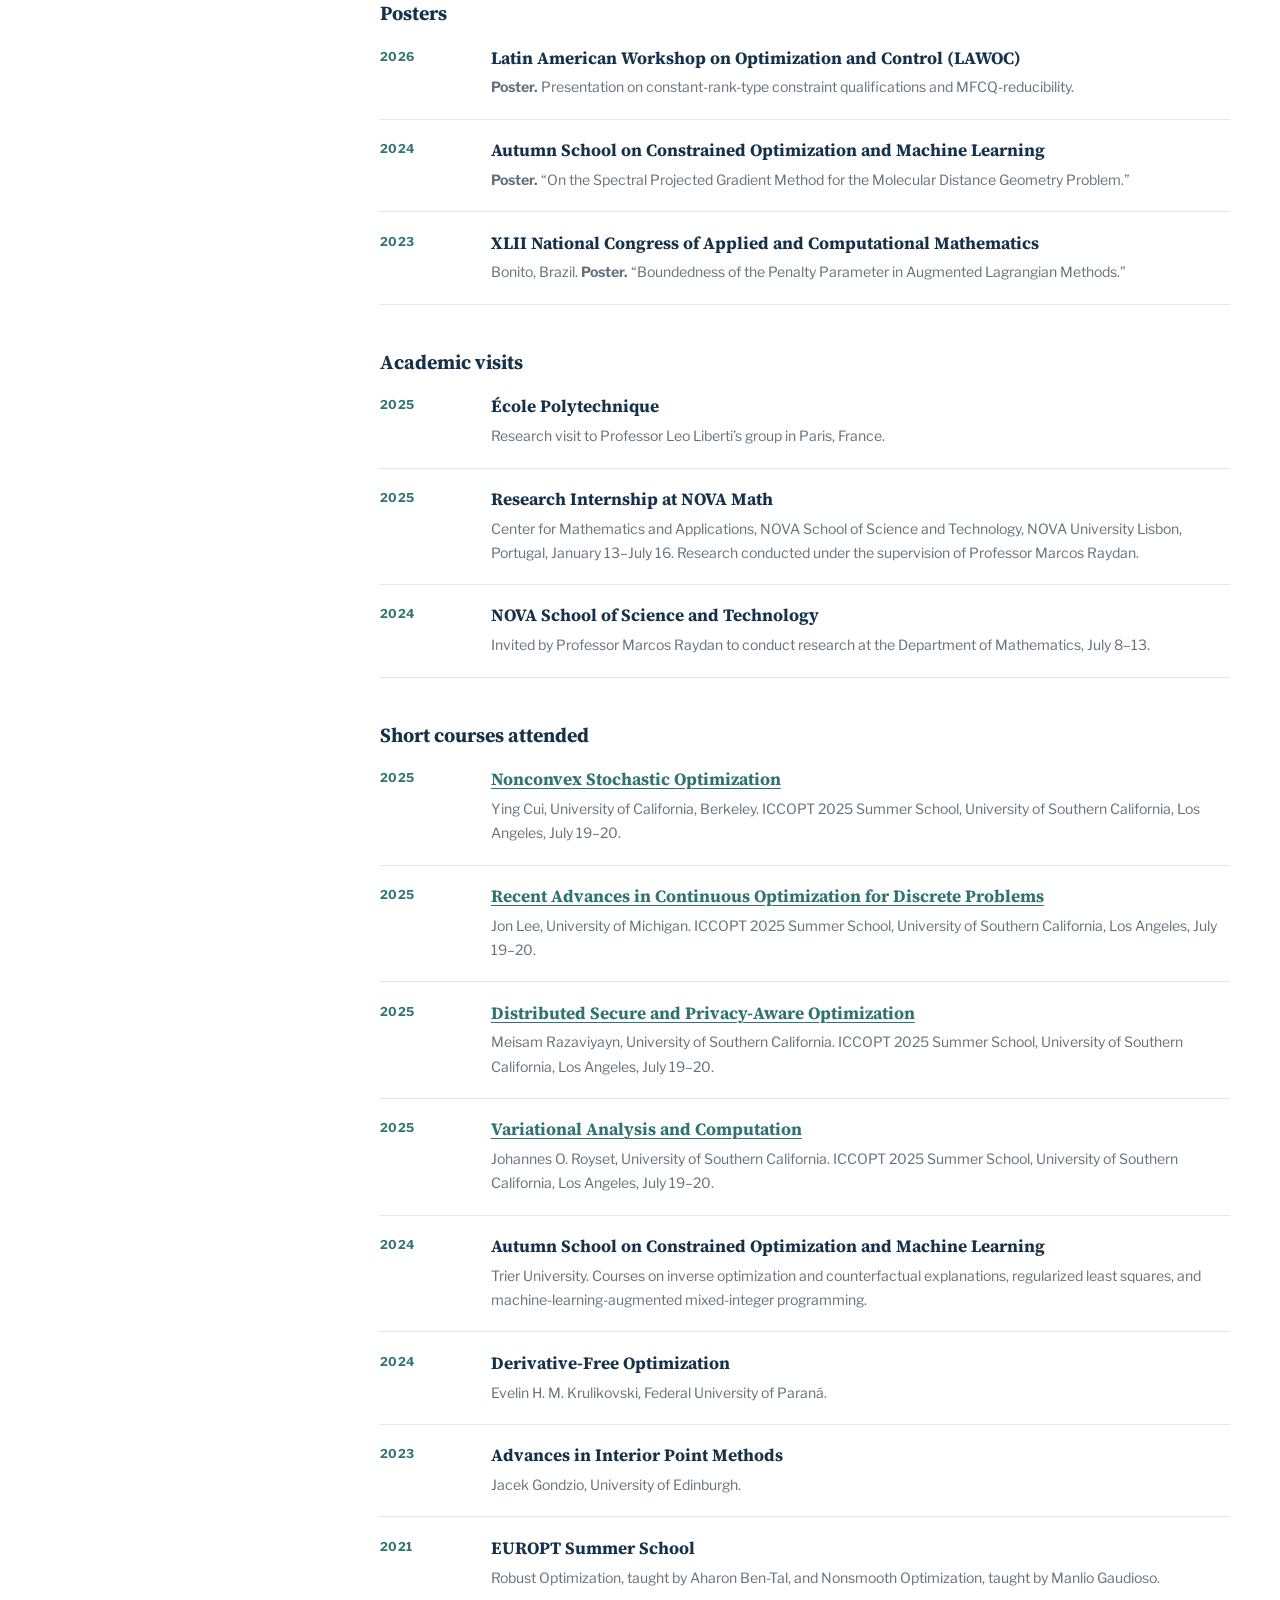
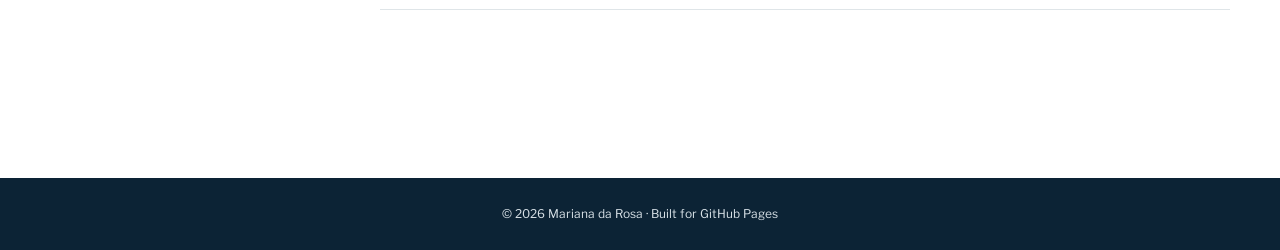
==== commit 422a67d2: "Add energy pricing research interest" ====
--- a/index.html
+++ b/index.html
@@ -102,7 +102,7 @@
         <p class="eyebrow">Nonlinear Optimization · Applied Mathematics</p>
         <h2 class="intro-title">About Me</h2>
         <p class="lead">I am a <a href="https://bv.fapesp.br/pt/bolsas/245225/formacao-de-precos-em-sistemas-de-energia/" target="_blank" rel="noopener">FAPESP postdoctoral fellow</a> at the University of Campinas (UNICAMP), Brazil, under the supervision of Paulo J. S. Silva and Claudia A. Sagastizábal. I hold a PhD in Applied Mathematics from UNICAMP, completed under the supervision of Roberto Andreani and Leonardo D. Secchin. My research focuses on the theory and numerical methods of constrained nonlinear optimization.</p>
-        <p>I am particularly interested in constraint qualifications, local error bounds, augmented Lagrangian methods, mathematical programs with complementarity constraints, and optimization problems with cardinality constraints. I also work on applications of optimization to data science and molecular distance geometry.</p>
+        <p>I am particularly interested in constraint qualifications, local error bounds, augmented Lagrangian methods, mathematical programs with complementarity constraints, and optimization problems with cardinality constraints. I also work on applications of optimization to data science, molecular distance geometry, and energy pricing in power systems.</p>
         <p class="contact-line"><strong>Contact:</strong> <a href="mailto:m265027@dac.unicamp.br">m265027@dac.unicamp.br</a> · <a href="mailto:marianadarosa13@gmail.com">marianadarosa13@gmail.com</a></p>
         <div class="hero-actions">
           <a class="button button-primary" href="#publications">View publications</a>
@@ -129,8 +129,12 @@
             <p>Mathematical programs with complementarity constraints, cardinality constraints, exact penalties, and smoothing methods.</p>
           </article>
           <article class="research-card">
+            <h3>Energy pricing</h3>
+            <p>Optimization models for price formation in power systems, with emphasis on nonconvexities and unit commitment.</p>
+          </article>
+          <article class="research-card">
             <h3>Applications</h3>
-            <p>Variable selection in cancer omics data, molecular distance geometry, and emerging optimization models in energy pricing.</p>
+            <p>Variable selection in cancer omics data and molecular distance geometry.</p>
           </article>
         </div>
       </section>
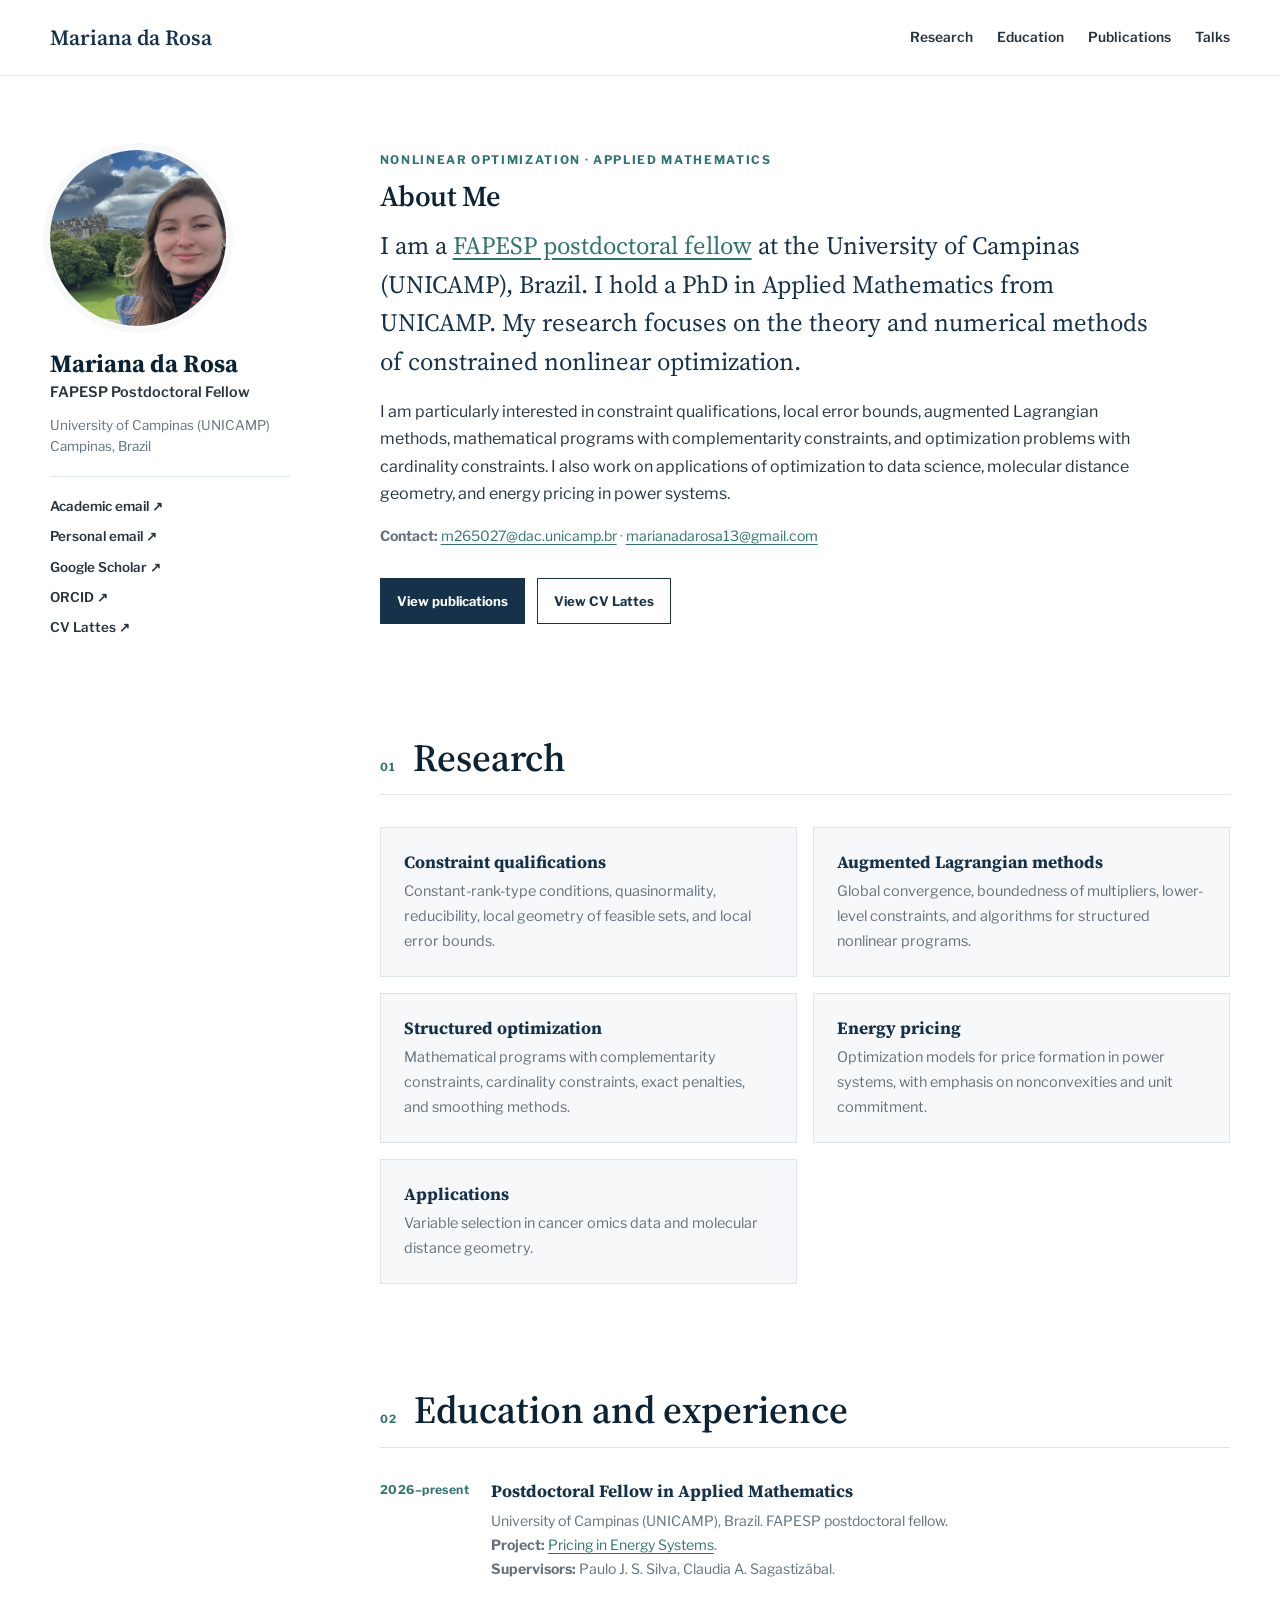
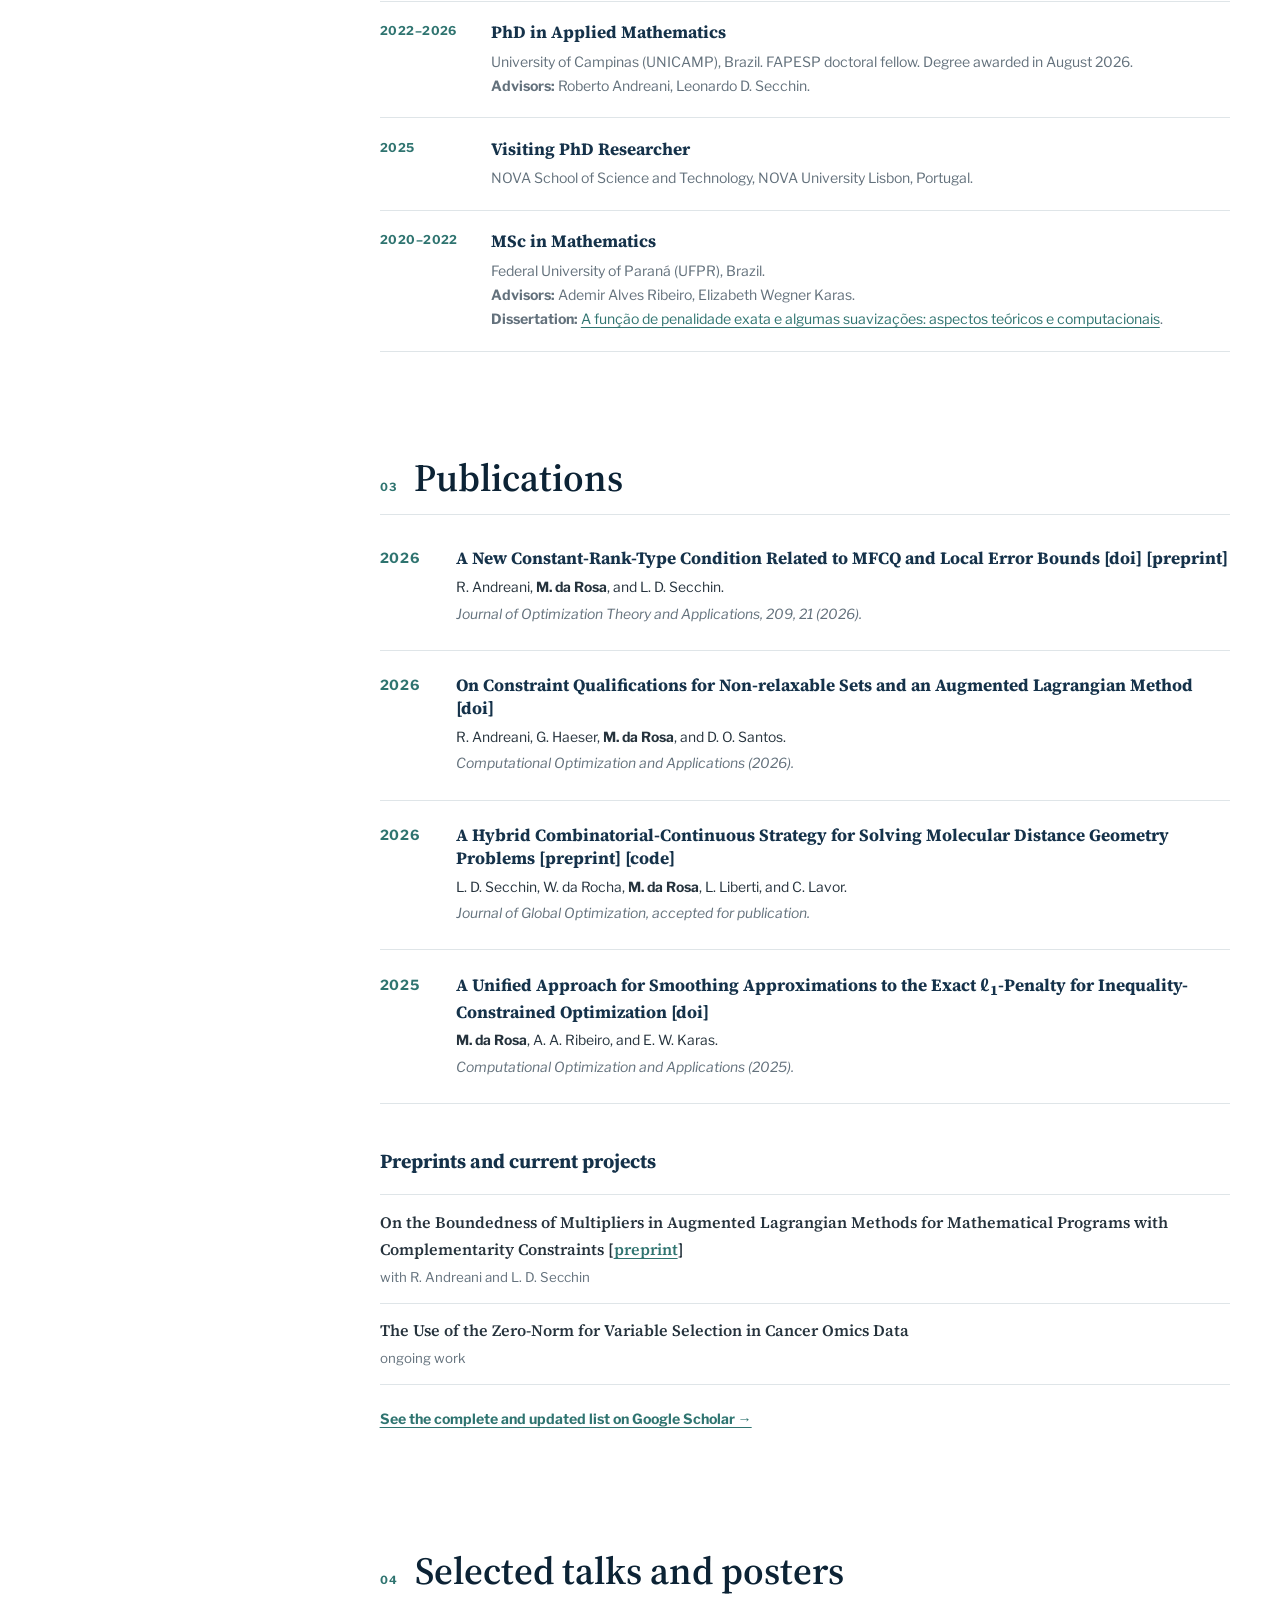
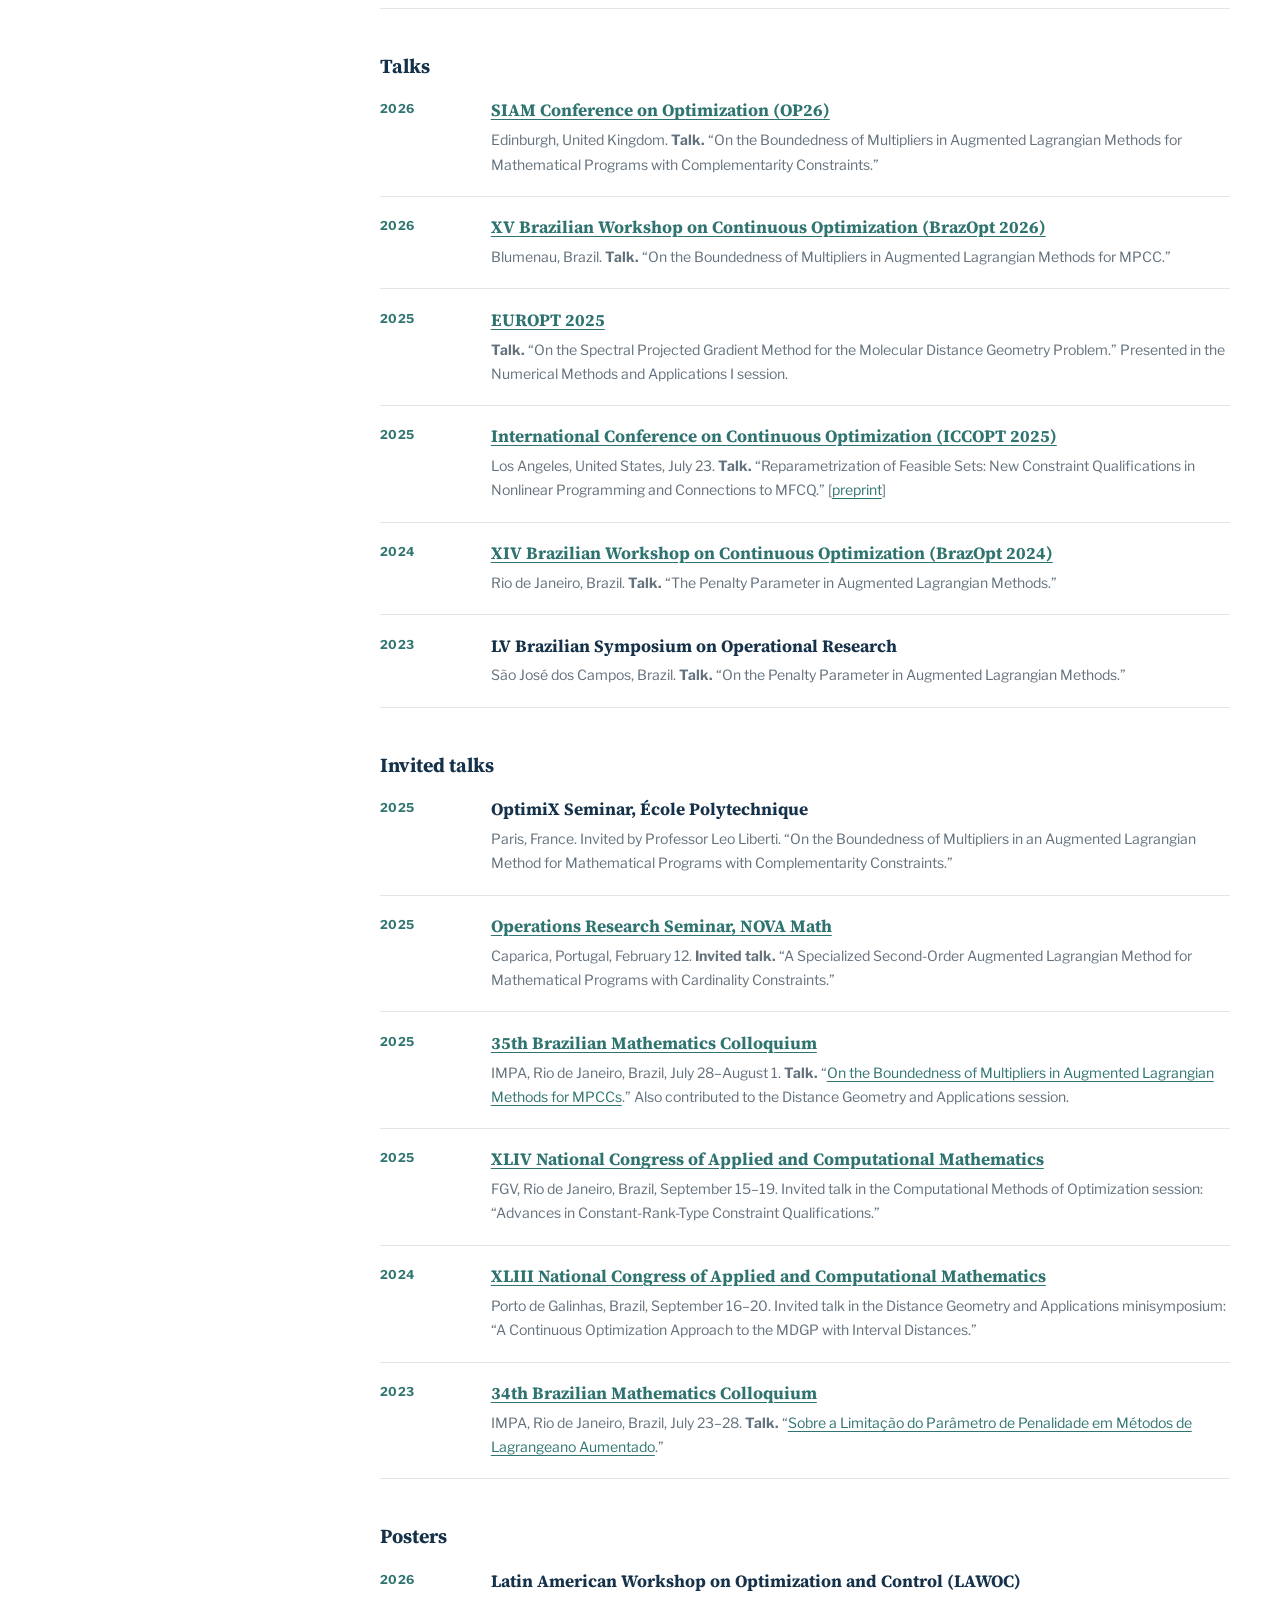
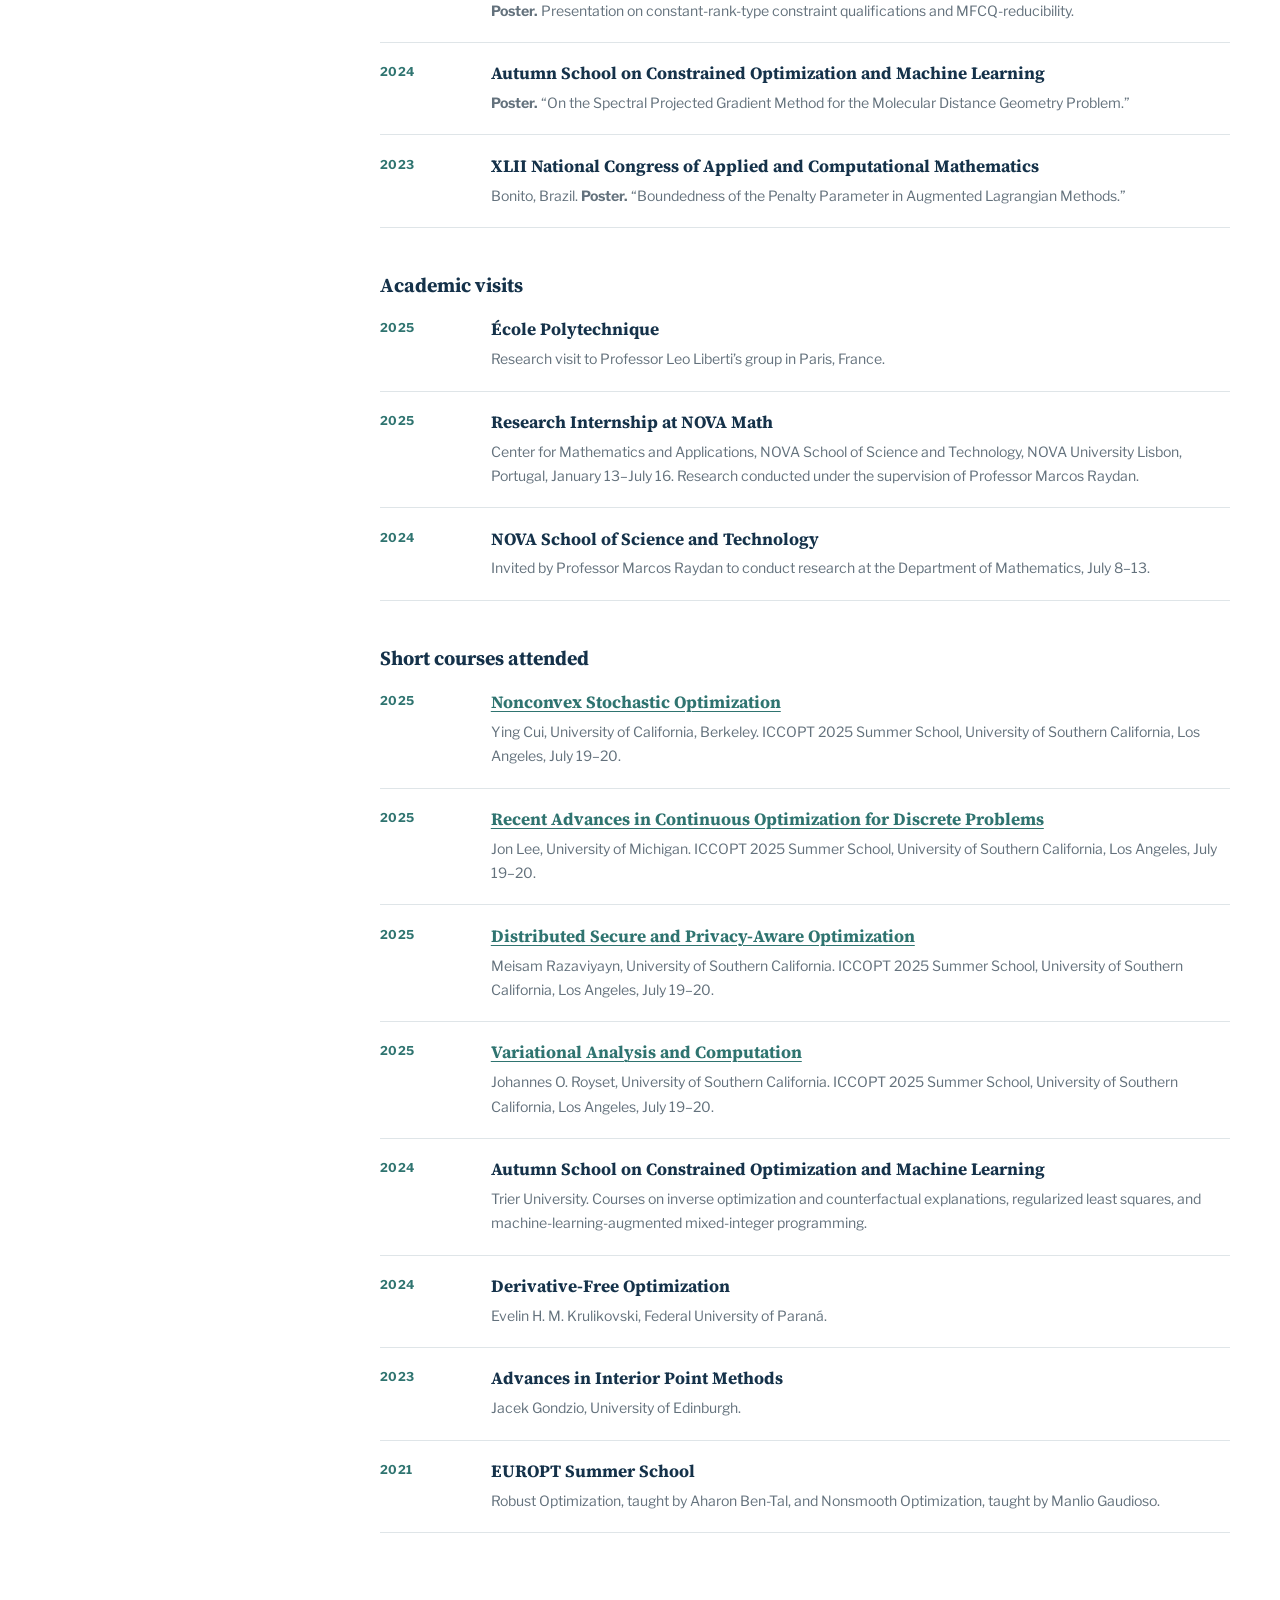
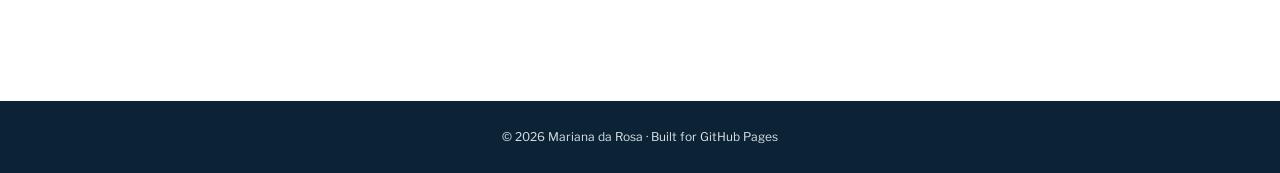
==== commit a990581e: "Simplify About Me supervision details" ====
--- a/index.html
+++ b/index.html
@@ -101,7 +101,7 @@
       <section class="hero section-block" aria-label="Introduction">
         <p class="eyebrow">Nonlinear Optimization · Applied Mathematics</p>
         <h2 class="intro-title">About Me</h2>
-        <p class="lead">I am a <a href="https://bv.fapesp.br/pt/bolsas/245225/formacao-de-precos-em-sistemas-de-energia/" target="_blank" rel="noopener">FAPESP postdoctoral fellow</a> at the University of Campinas (UNICAMP), Brazil, under the supervision of Paulo J. S. Silva and Claudia A. Sagastizábal. I hold a PhD in Applied Mathematics from UNICAMP, completed under the supervision of Roberto Andreani and Leonardo D. Secchin. My research focuses on the theory and numerical methods of constrained nonlinear optimization.</p>
+        <p class="lead">I am a <a href="https://bv.fapesp.br/pt/bolsas/245225/formacao-de-precos-em-sistemas-de-energia/" target="_blank" rel="noopener">FAPESP postdoctoral fellow</a> at the University of Campinas (UNICAMP), Brazil. I hold a PhD in Applied Mathematics from UNICAMP. My research focuses on the theory and numerical methods of constrained nonlinear optimization.</p>
         <p>I am particularly interested in constraint qualifications, local error bounds, augmented Lagrangian methods, mathematical programs with complementarity constraints, and optimization problems with cardinality constraints. I also work on applications of optimization to data science, molecular distance geometry, and energy pricing in power systems.</p>
         <p class="contact-line"><strong>Contact:</strong> <a href="mailto:m265027@dac.unicamp.br">m265027@dac.unicamp.br</a> · <a href="mailto:marianadarosa13@gmail.com">marianadarosa13@gmail.com</a></p>
         <div class="hero-actions">
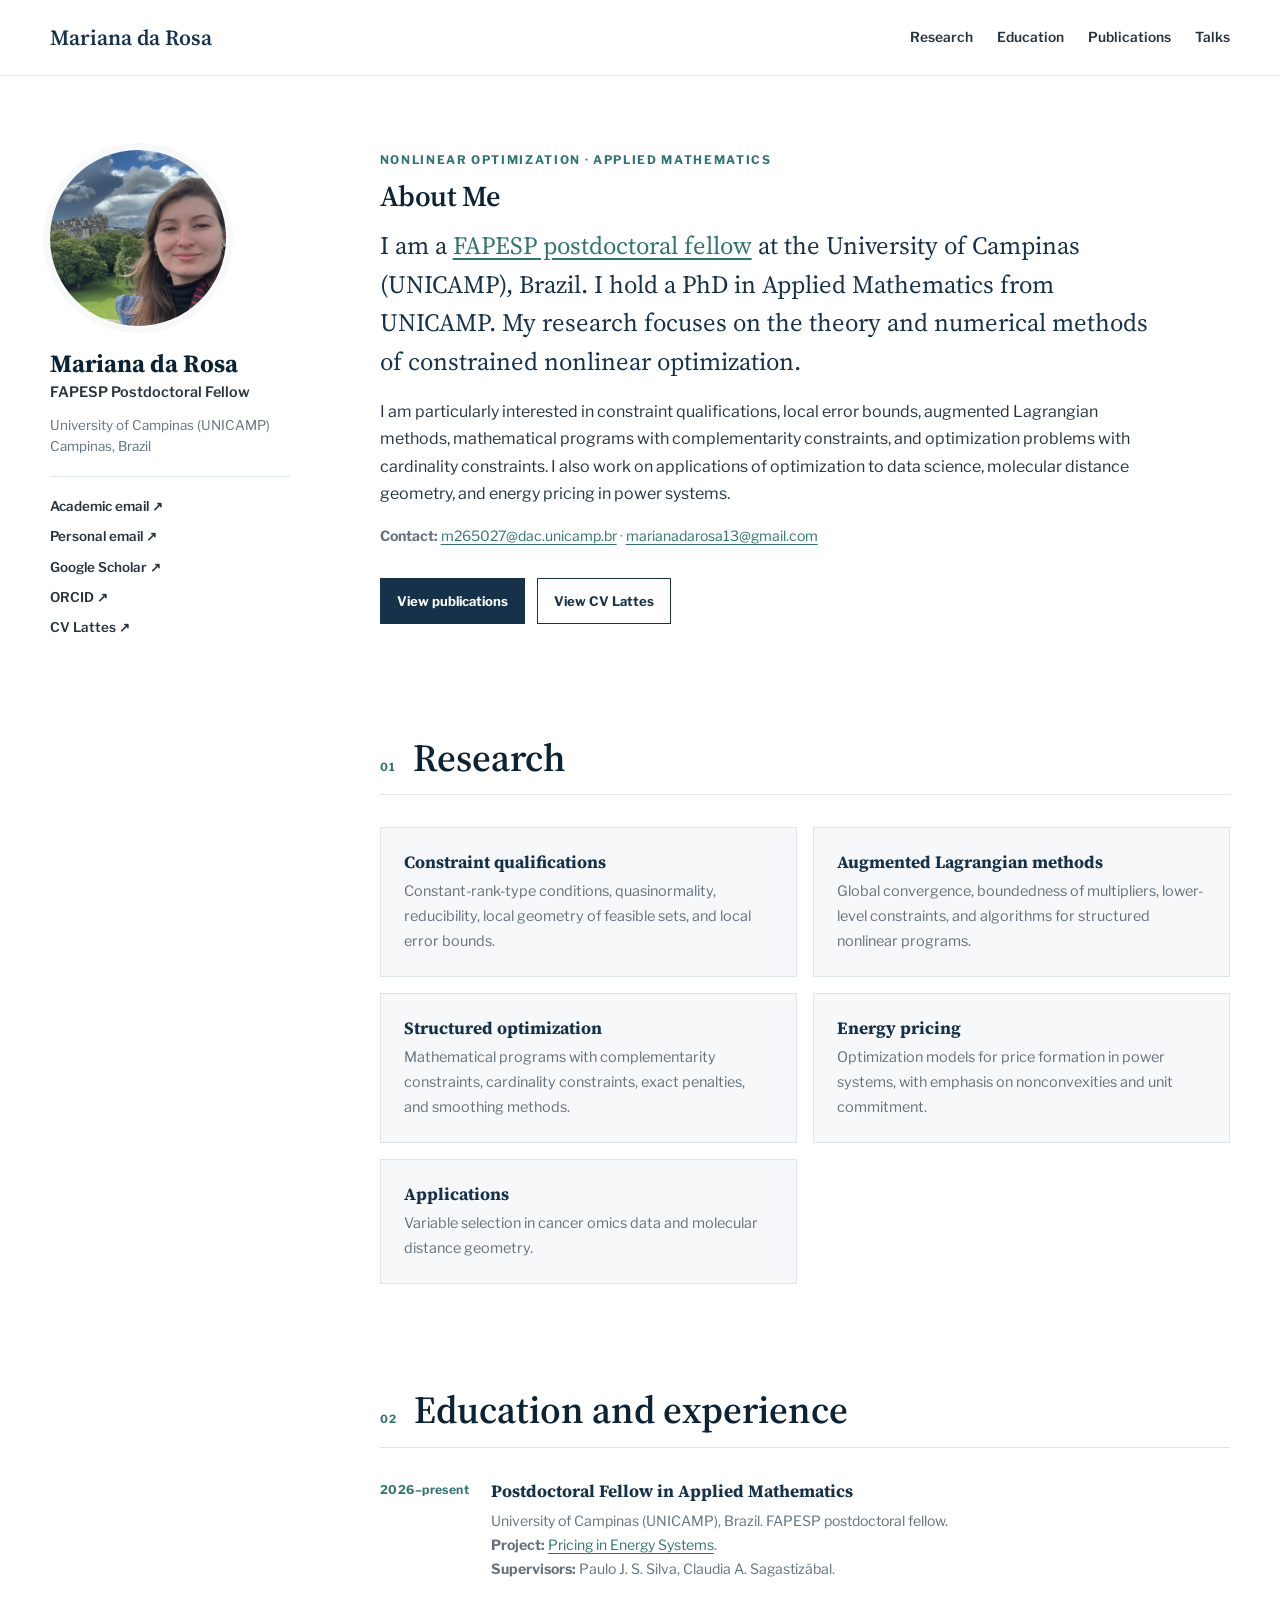
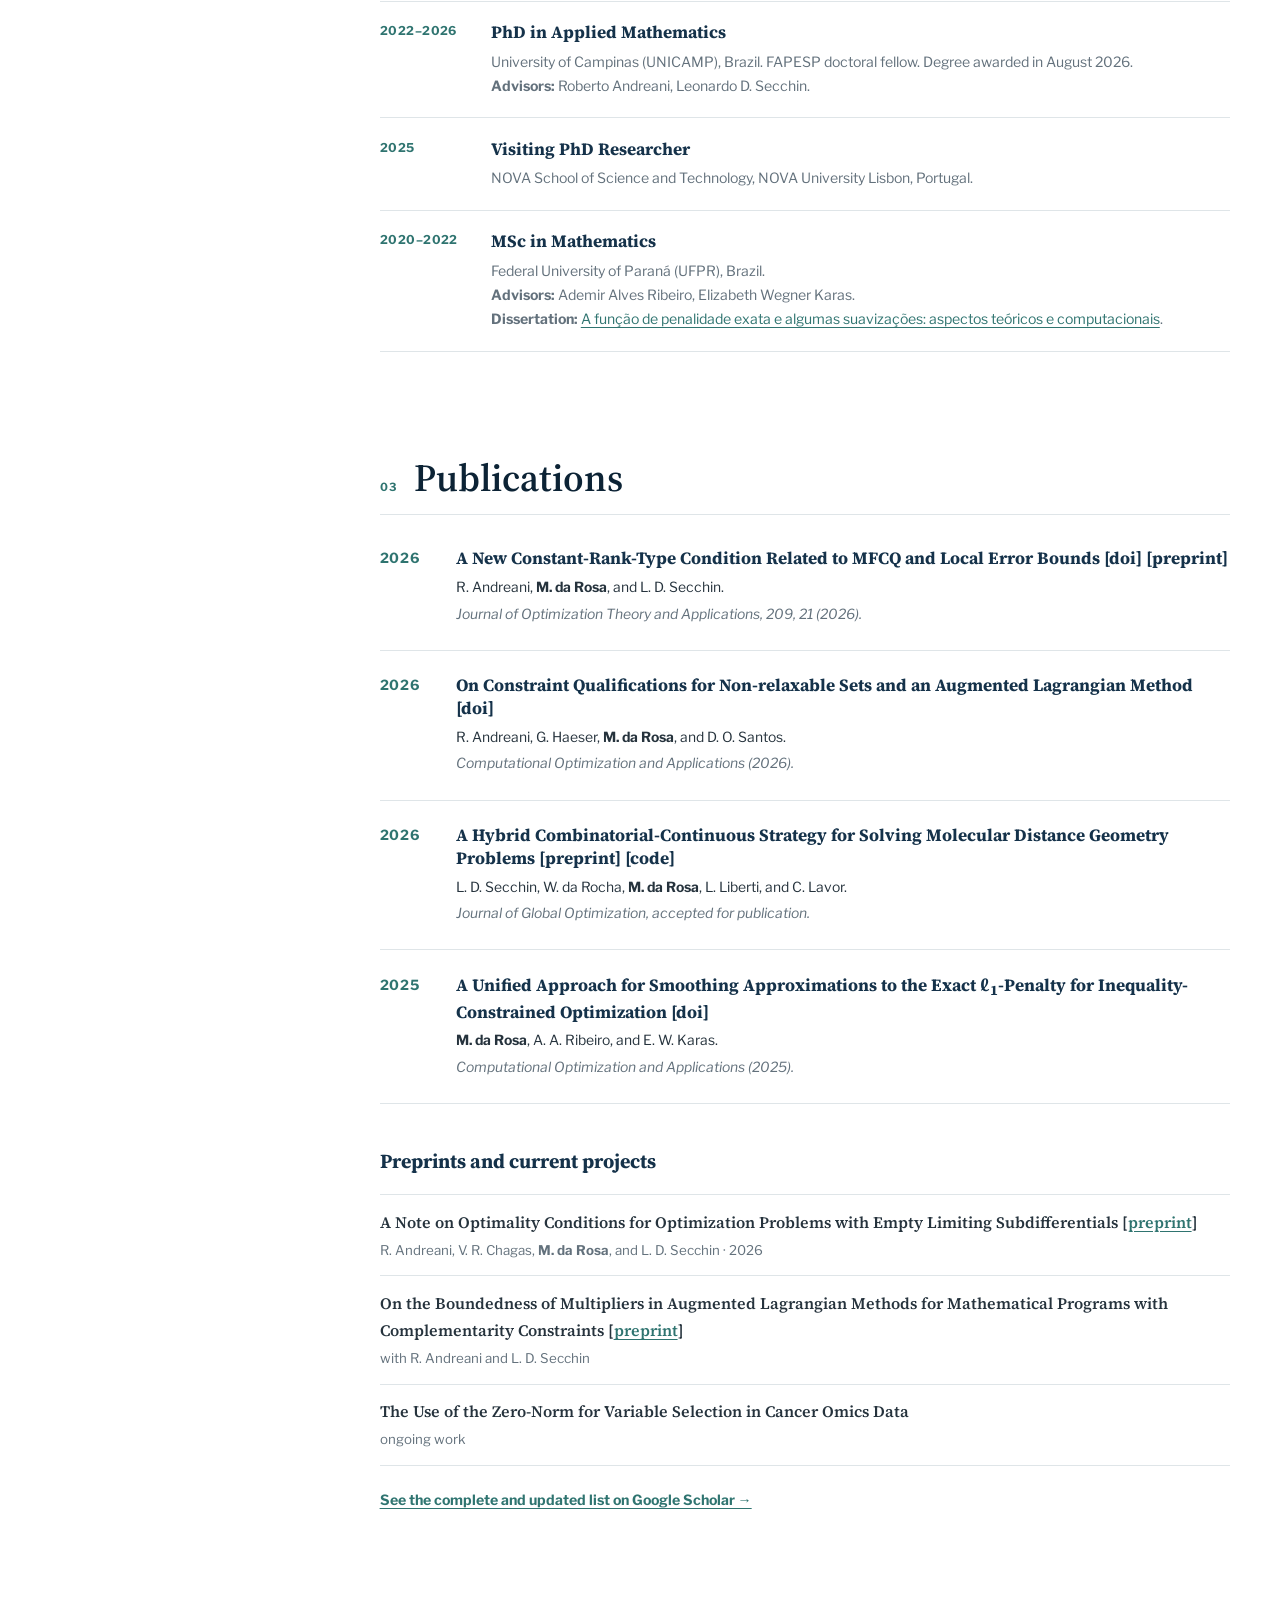
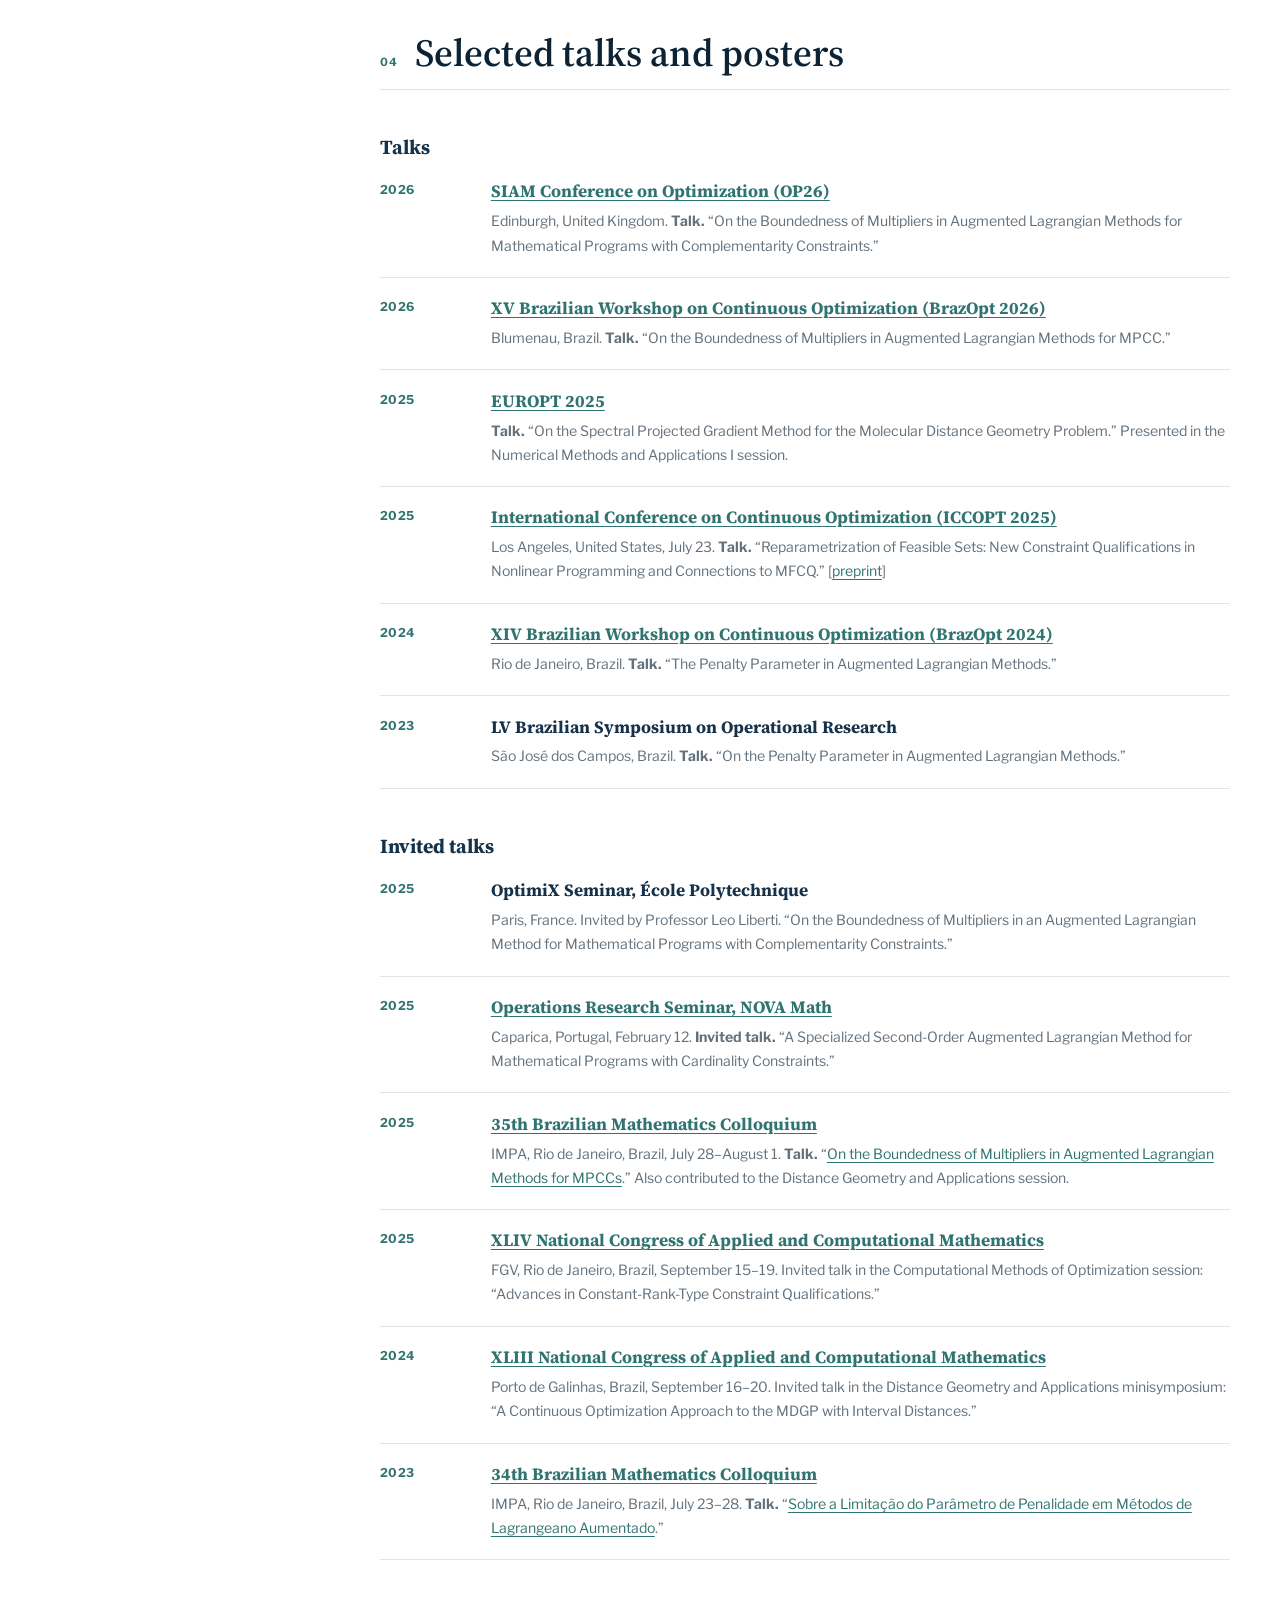
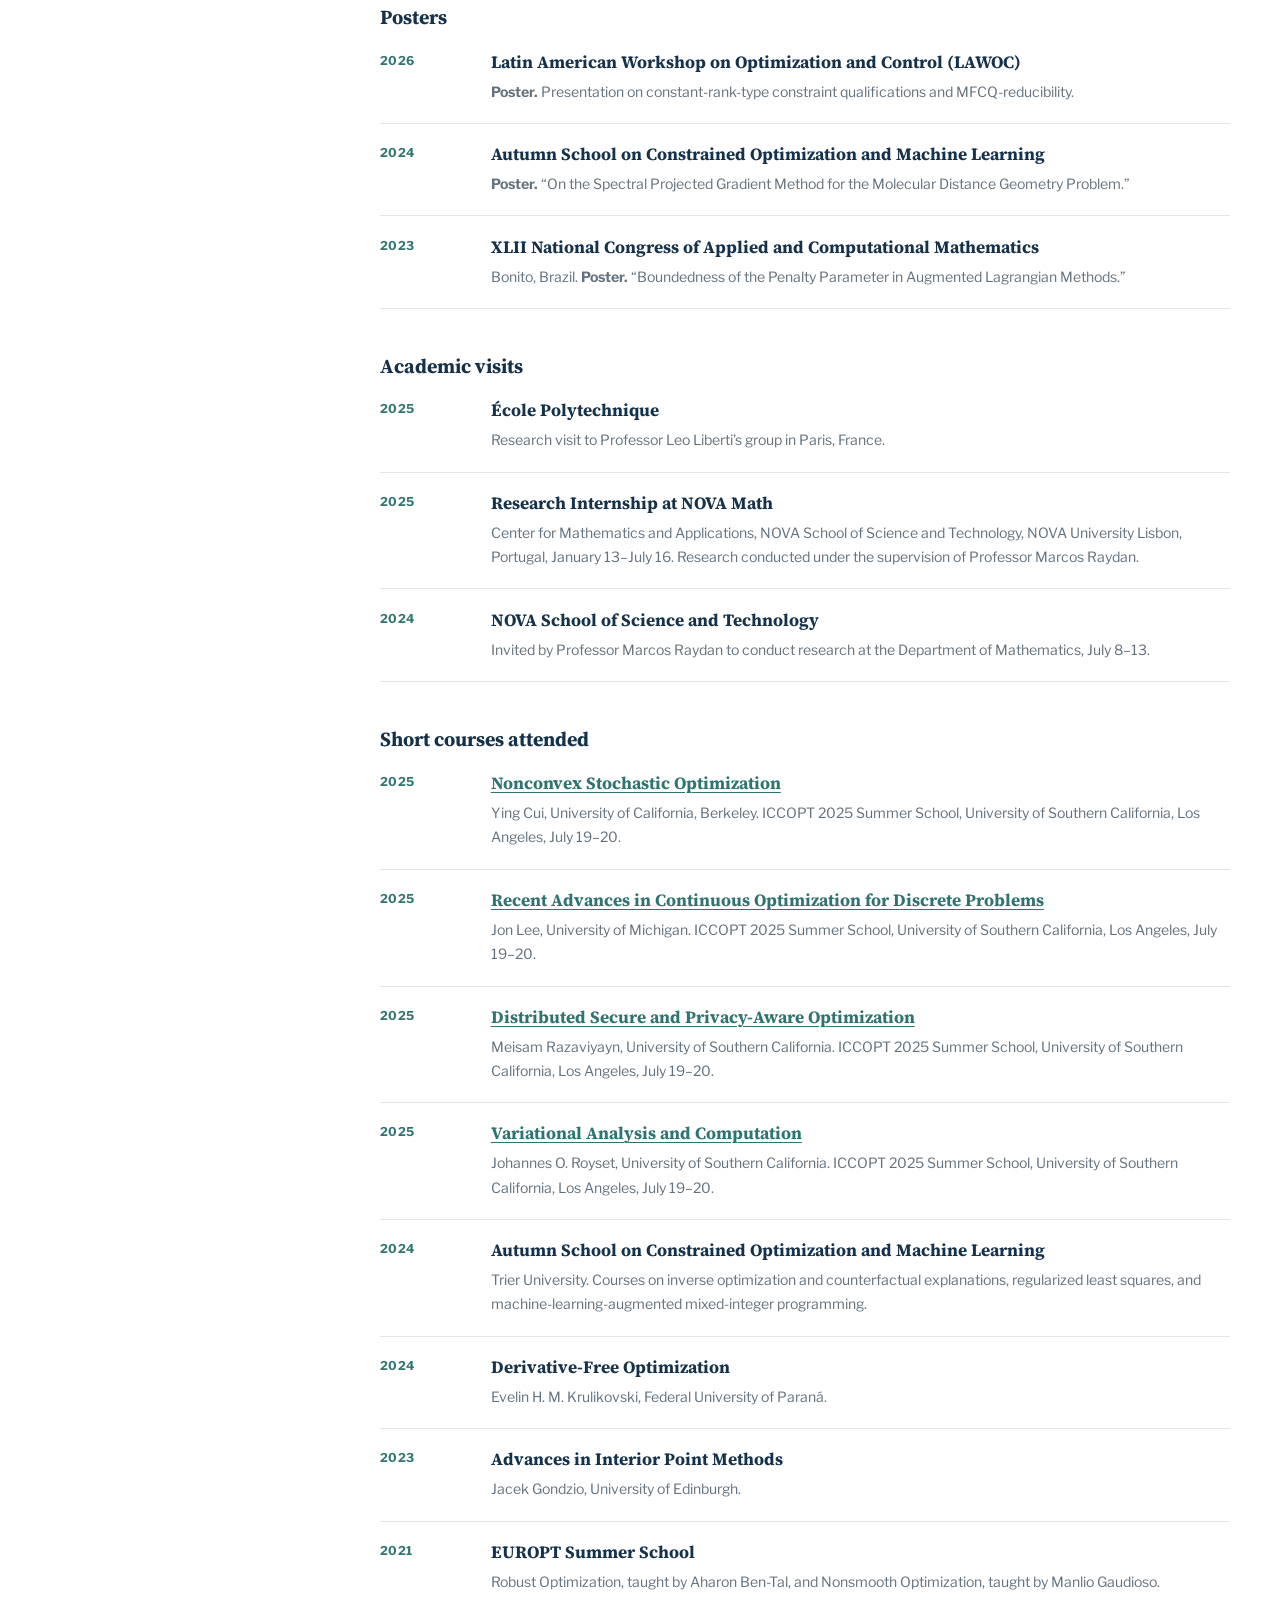
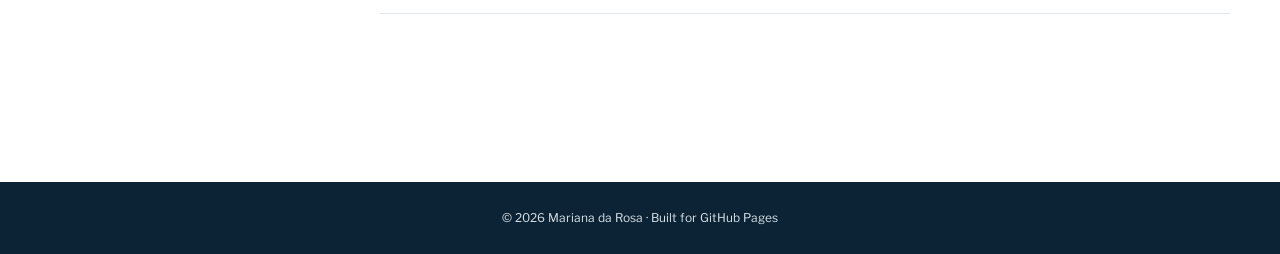
==== commit faf0ec6e: "Add preprint on empty limiting subdifferentials" ====
--- a/index.html
+++ b/index.html
@@ -210,6 +210,7 @@
 
         <h3 class="subsection-title">Preprints and current projects</h3>
         <ul class="project-list">
+          <li><span>A Note on Optimality Conditions for Optimization Problems with Empty Limiting Subdifferentials [<a href="https://optimization-online.org/2026/10/a-note-on-optimality-conditions-for-optimization-problems-with-empty-limiting-subdifferentials/" target="_blank" rel="noopener">preprint</a>]</span><small>R. Andreani, V. R. Chagas, <strong>M. da Rosa</strong>, and L. D. Secchin · 2026</small></li>
           <li><span>On the Boundedness of Multipliers in Augmented Lagrangian Methods for Mathematical Programs with Complementarity Constraints [<a href="https://optimization-online.org/?p=31446" target="_blank" rel="noopener">preprint</a>]</span><small>with R. Andreani and L. D. Secchin</small></li>
           <li><span>The Use of the Zero-Norm for Variable Selection in Cancer Omics Data</span><small>ongoing work</small></li>
         </ul>
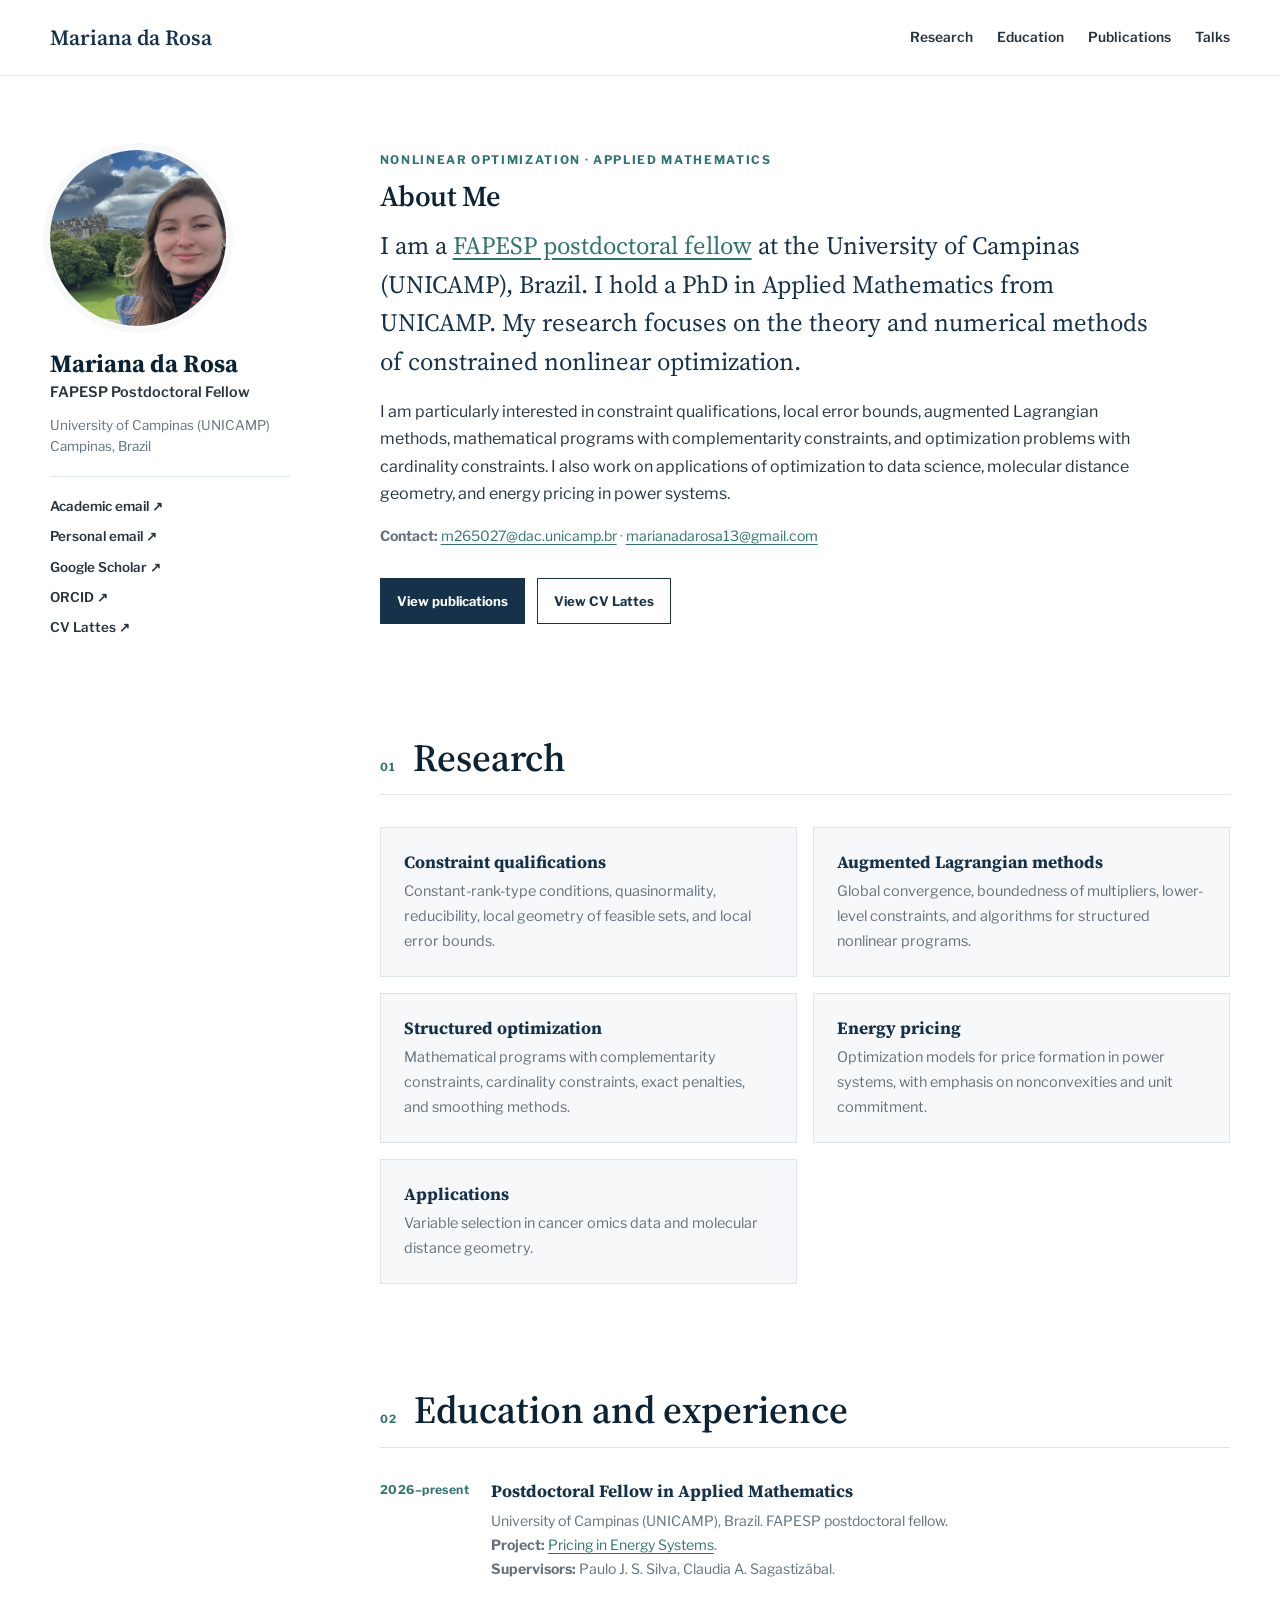
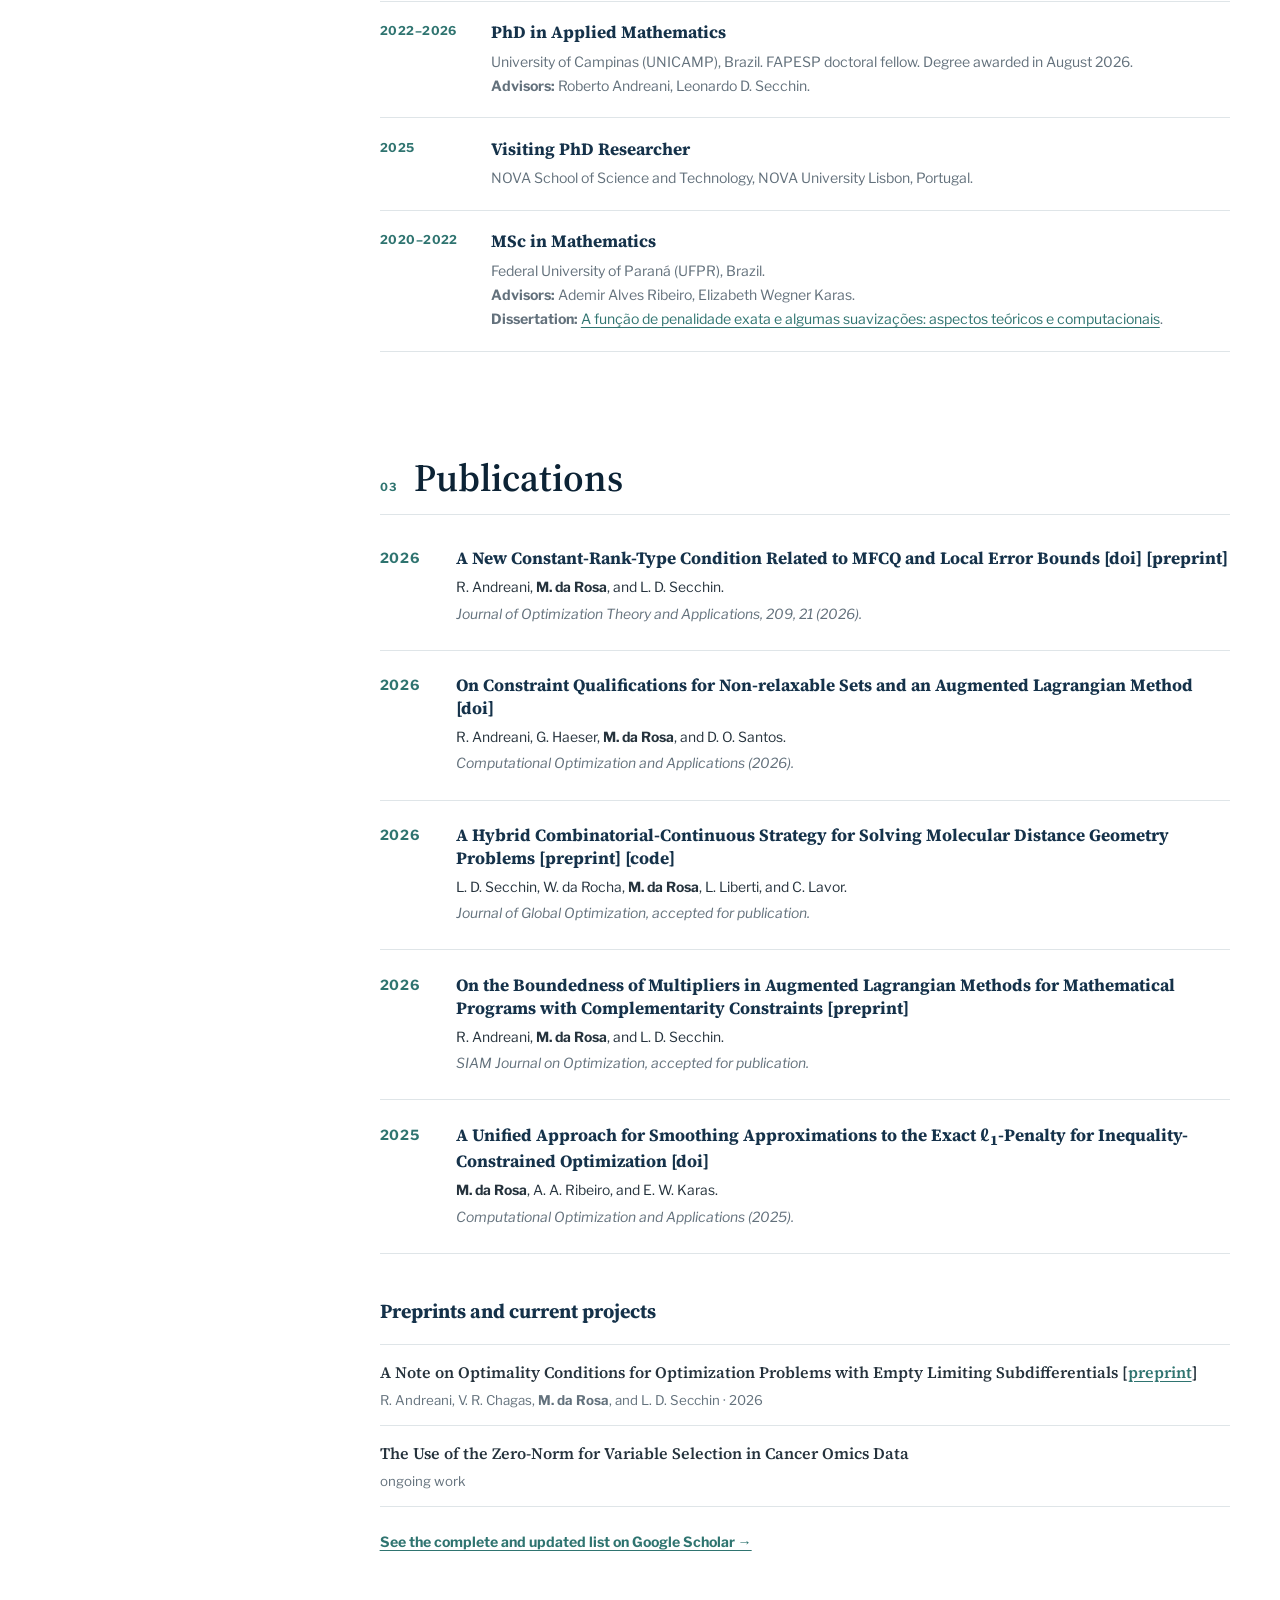
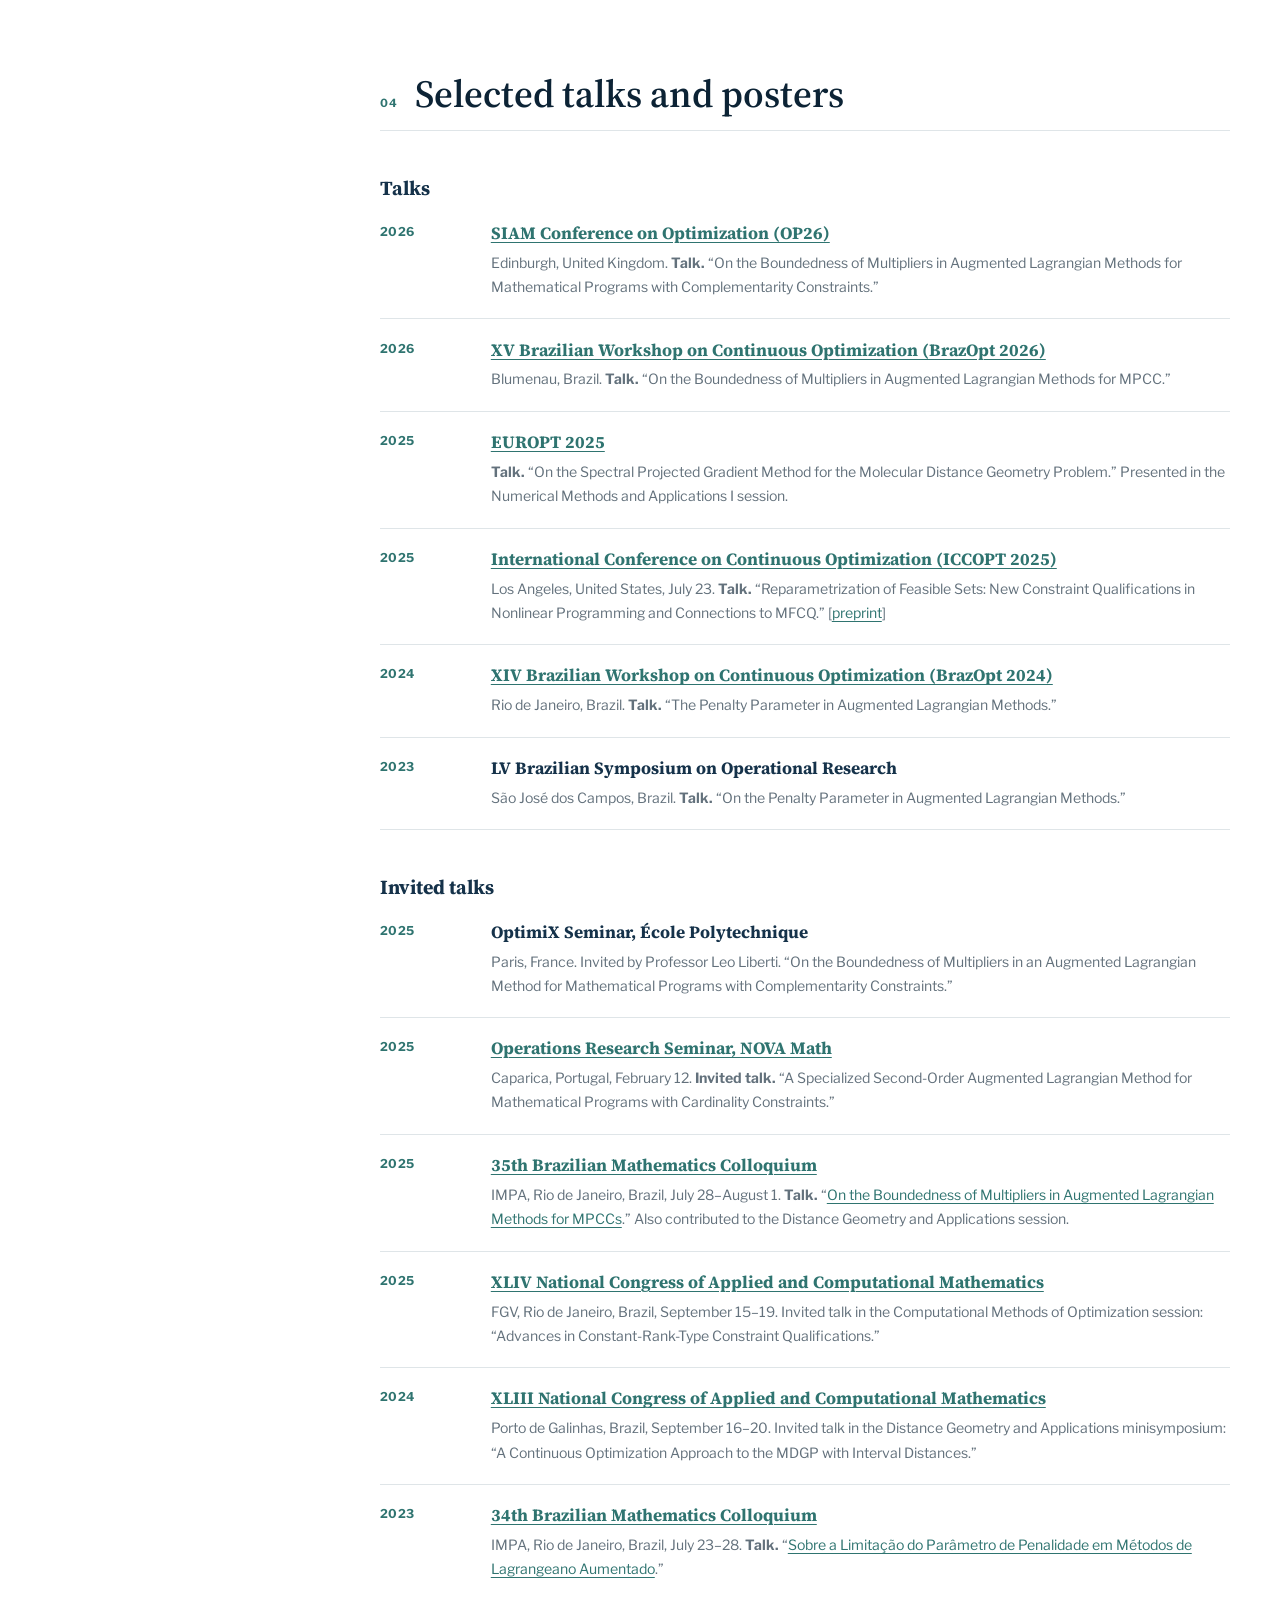
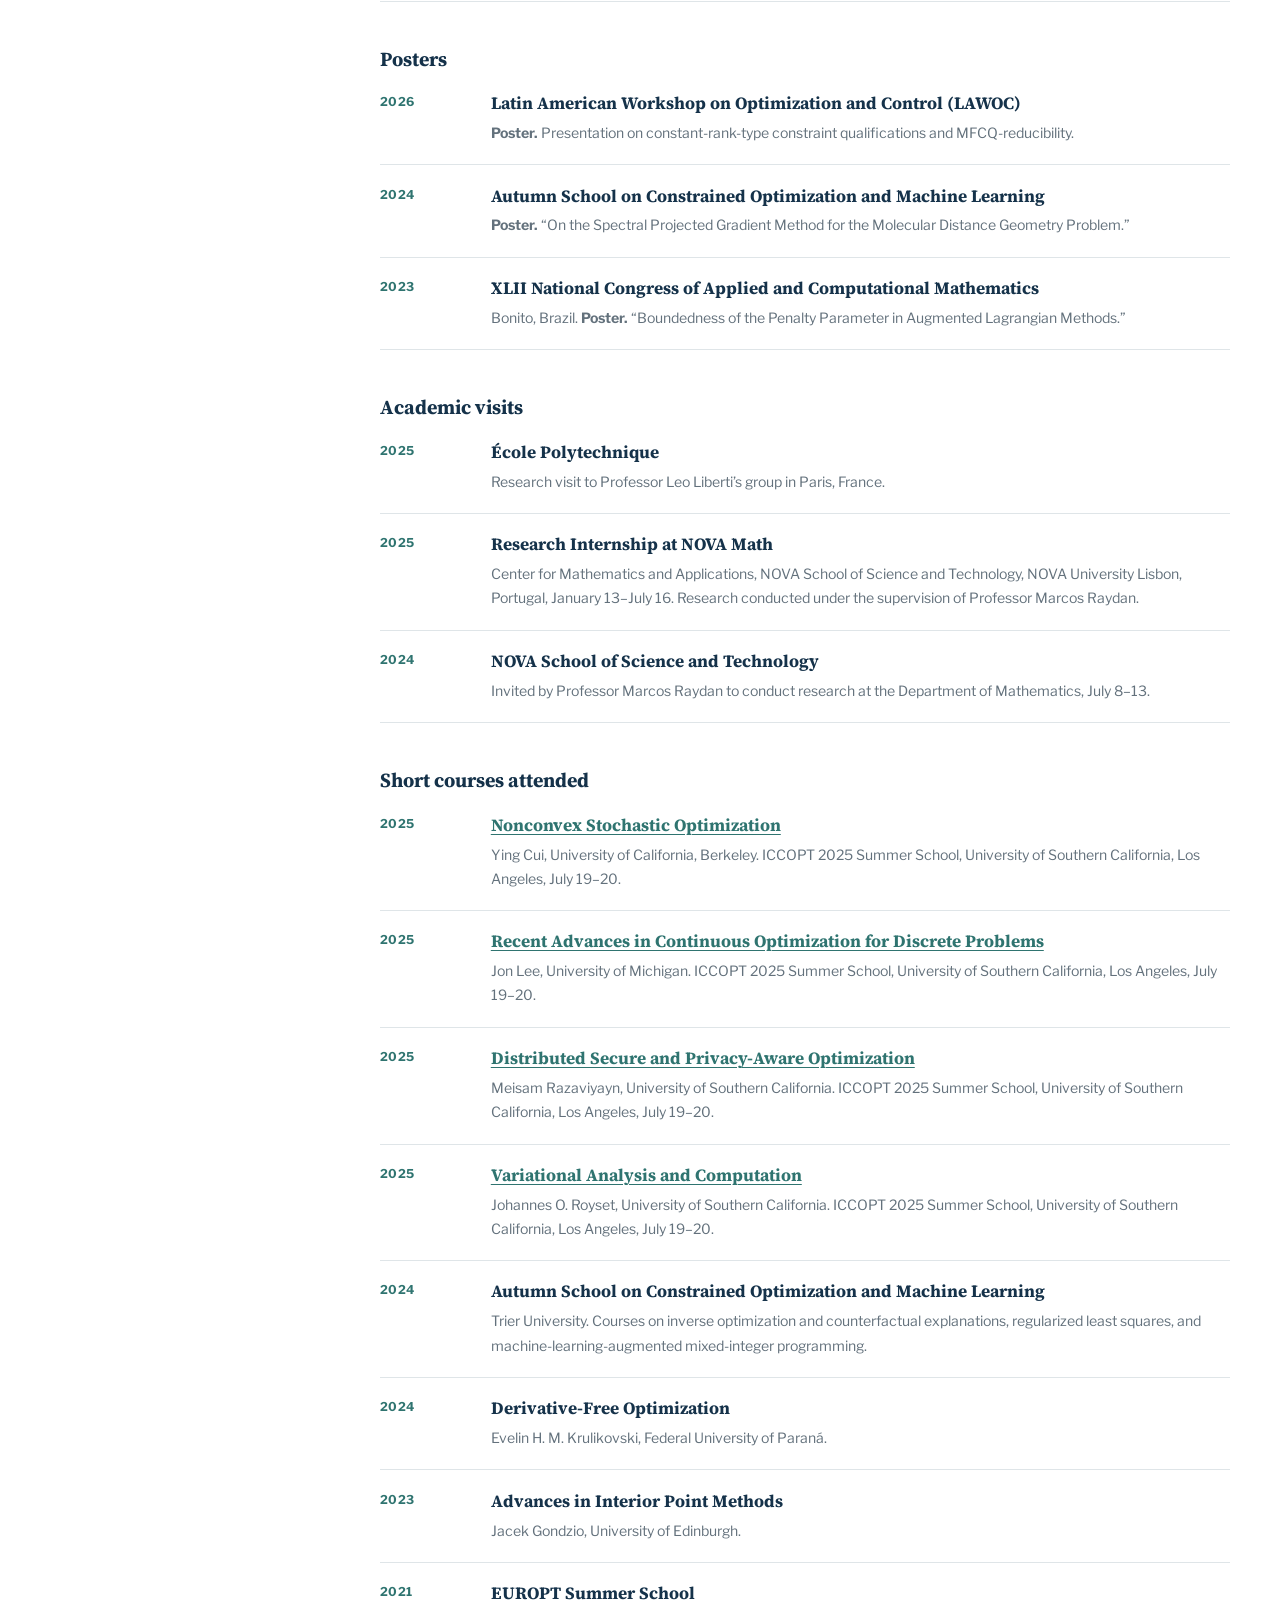
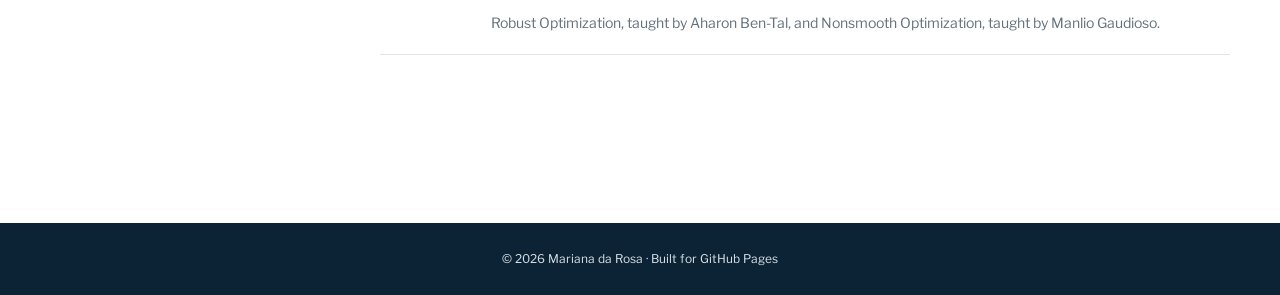
==== commit 7af951c3: "Update accepted SIAM Journal on Optimization paper" ====
--- a/index.html
+++ b/index.html
@@ -199,6 +199,15 @@
           </article>
 
           <article class="publication">
+            <p class="publication-year">2026</p>
+            <div>
+              <h3>On the Boundedness of Multipliers in Augmented Lagrangian Methods for Mathematical Programs with Complementarity Constraints <span class="publication-links">[<a href="https://optimization-online.org/?p=31446" target="_blank" rel="noopener">preprint</a>]</span></h3>
+              <p>R. Andreani, <strong>M. da Rosa</strong>, and L. D. Secchin.</p>
+              <p class="venue">SIAM Journal on Optimization, accepted for publication.</p>
+            </div>
+          </article>
+
+          <article class="publication">
             <p class="publication-year">2025</p>
             <div>
               <h3>A Unified Approach for Smoothing Approximations to the Exact ℓ<sub>1</sub>-Penalty for Inequality-Constrained Optimization <span class="publication-links">[<a href="https://doi.org/10.1007/s10589-025-00694-9" target="_blank" rel="noopener">doi</a>]</span></h3>
@@ -211,7 +220,6 @@
         <h3 class="subsection-title">Preprints and current projects</h3>
         <ul class="project-list">
           <li><span>A Note on Optimality Conditions for Optimization Problems with Empty Limiting Subdifferentials [<a href="https://optimization-online.org/2026/10/a-note-on-optimality-conditions-for-optimization-problems-with-empty-limiting-subdifferentials/" target="_blank" rel="noopener">preprint</a>]</span><small>R. Andreani, V. R. Chagas, <strong>M. da Rosa</strong>, and L. D. Secchin · 2026</small></li>
-          <li><span>On the Boundedness of Multipliers in Augmented Lagrangian Methods for Mathematical Programs with Complementarity Constraints [<a href="https://optimization-online.org/?p=31446" target="_blank" rel="noopener">preprint</a>]</span><small>with R. Andreani and L. D. Secchin</small></li>
           <li><span>The Use of the Zero-Norm for Variable Selection in Cancer Omics Data</span><small>ongoing work</small></li>
         </ul>
         <p class="section-link"><a href="https://scholar.google.com/citations?user=o1-QsfIAAAAJ&amp;hl=en" target="_blank" rel="noopener">See the complete and updated list on Google Scholar →</a></p>
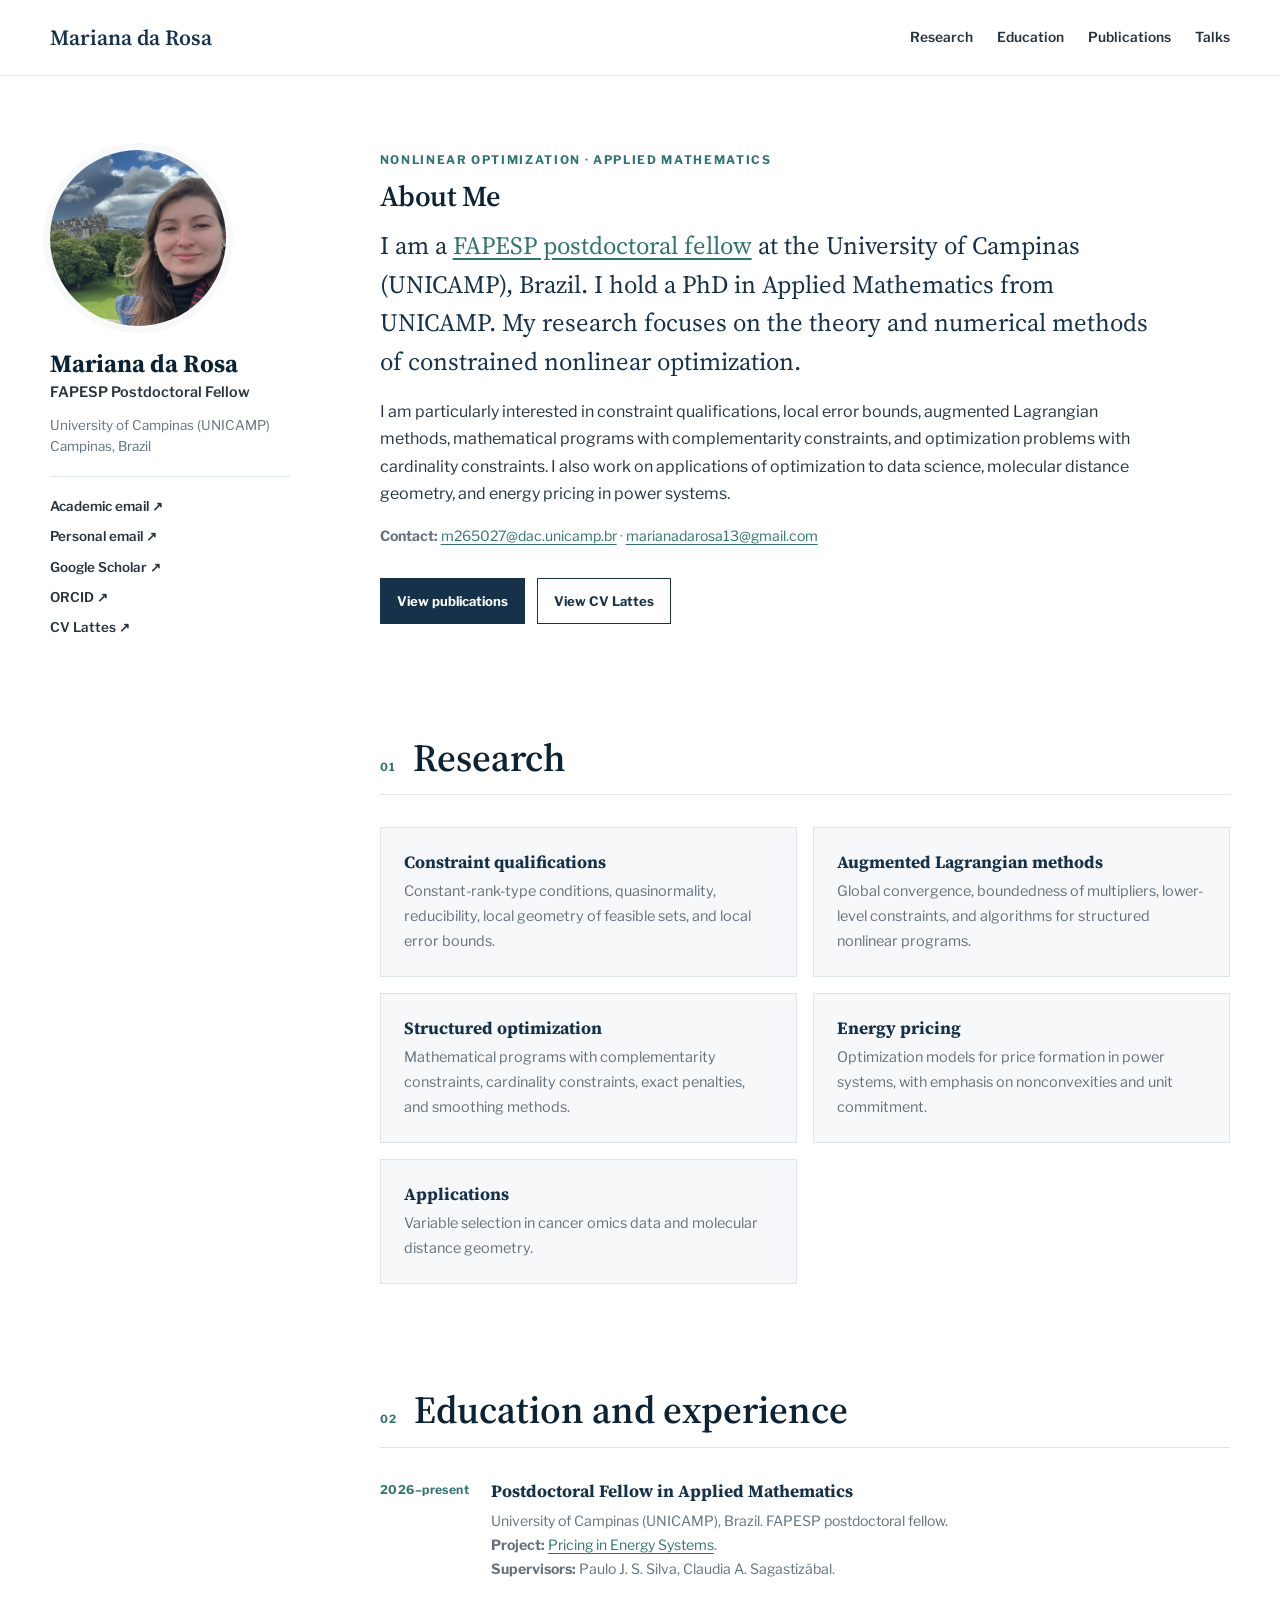
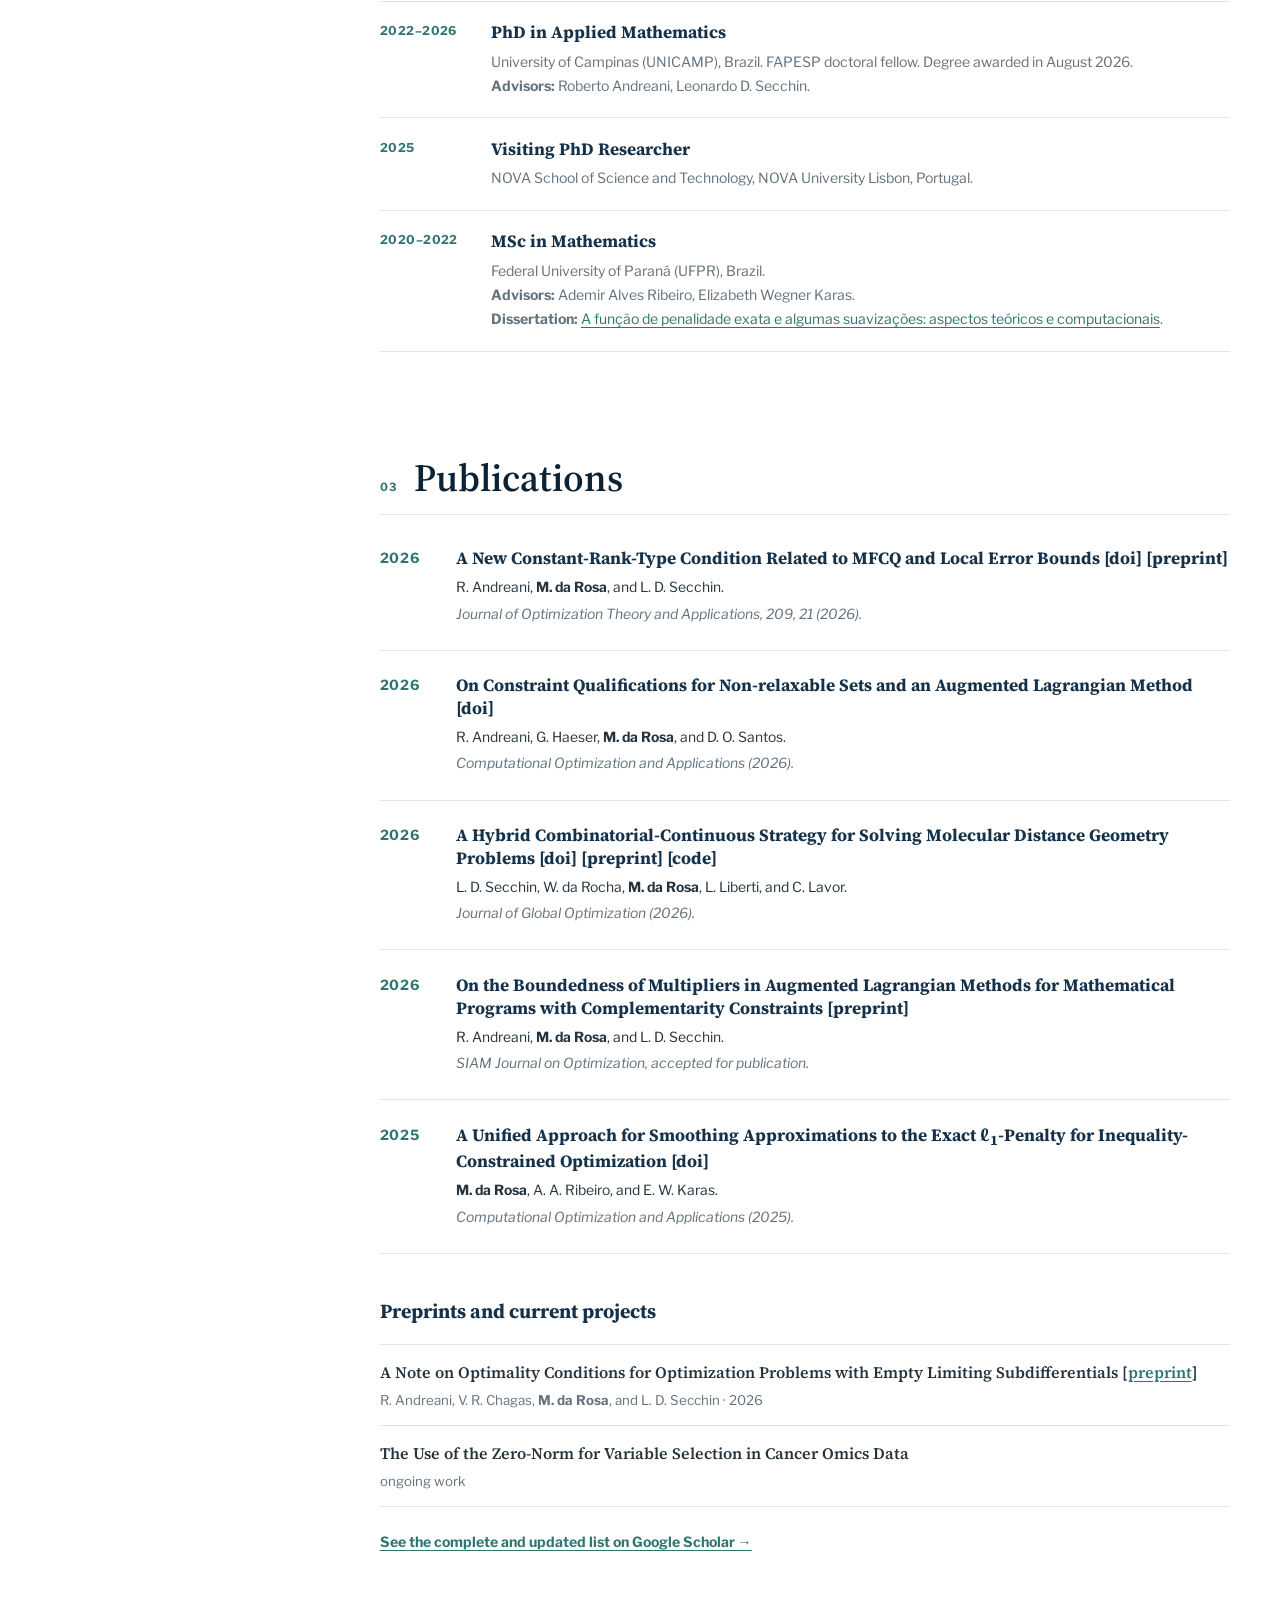
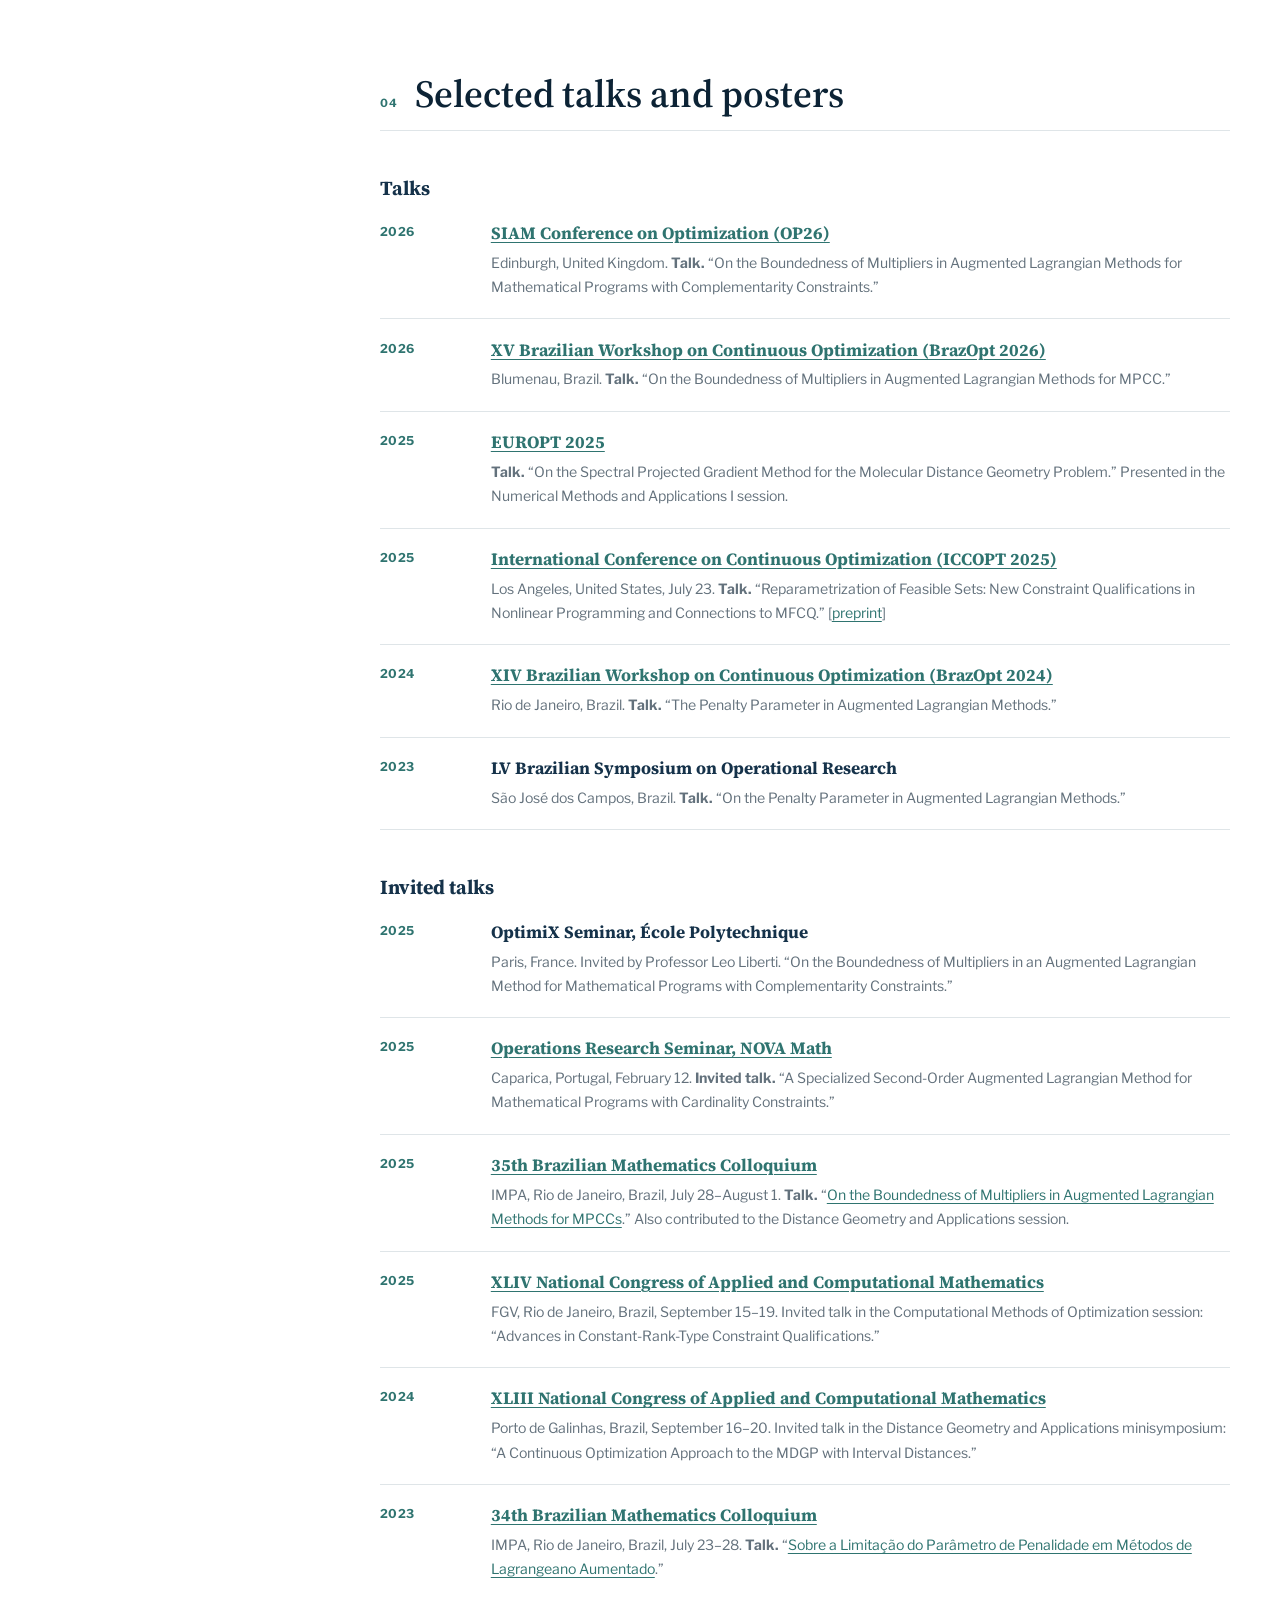
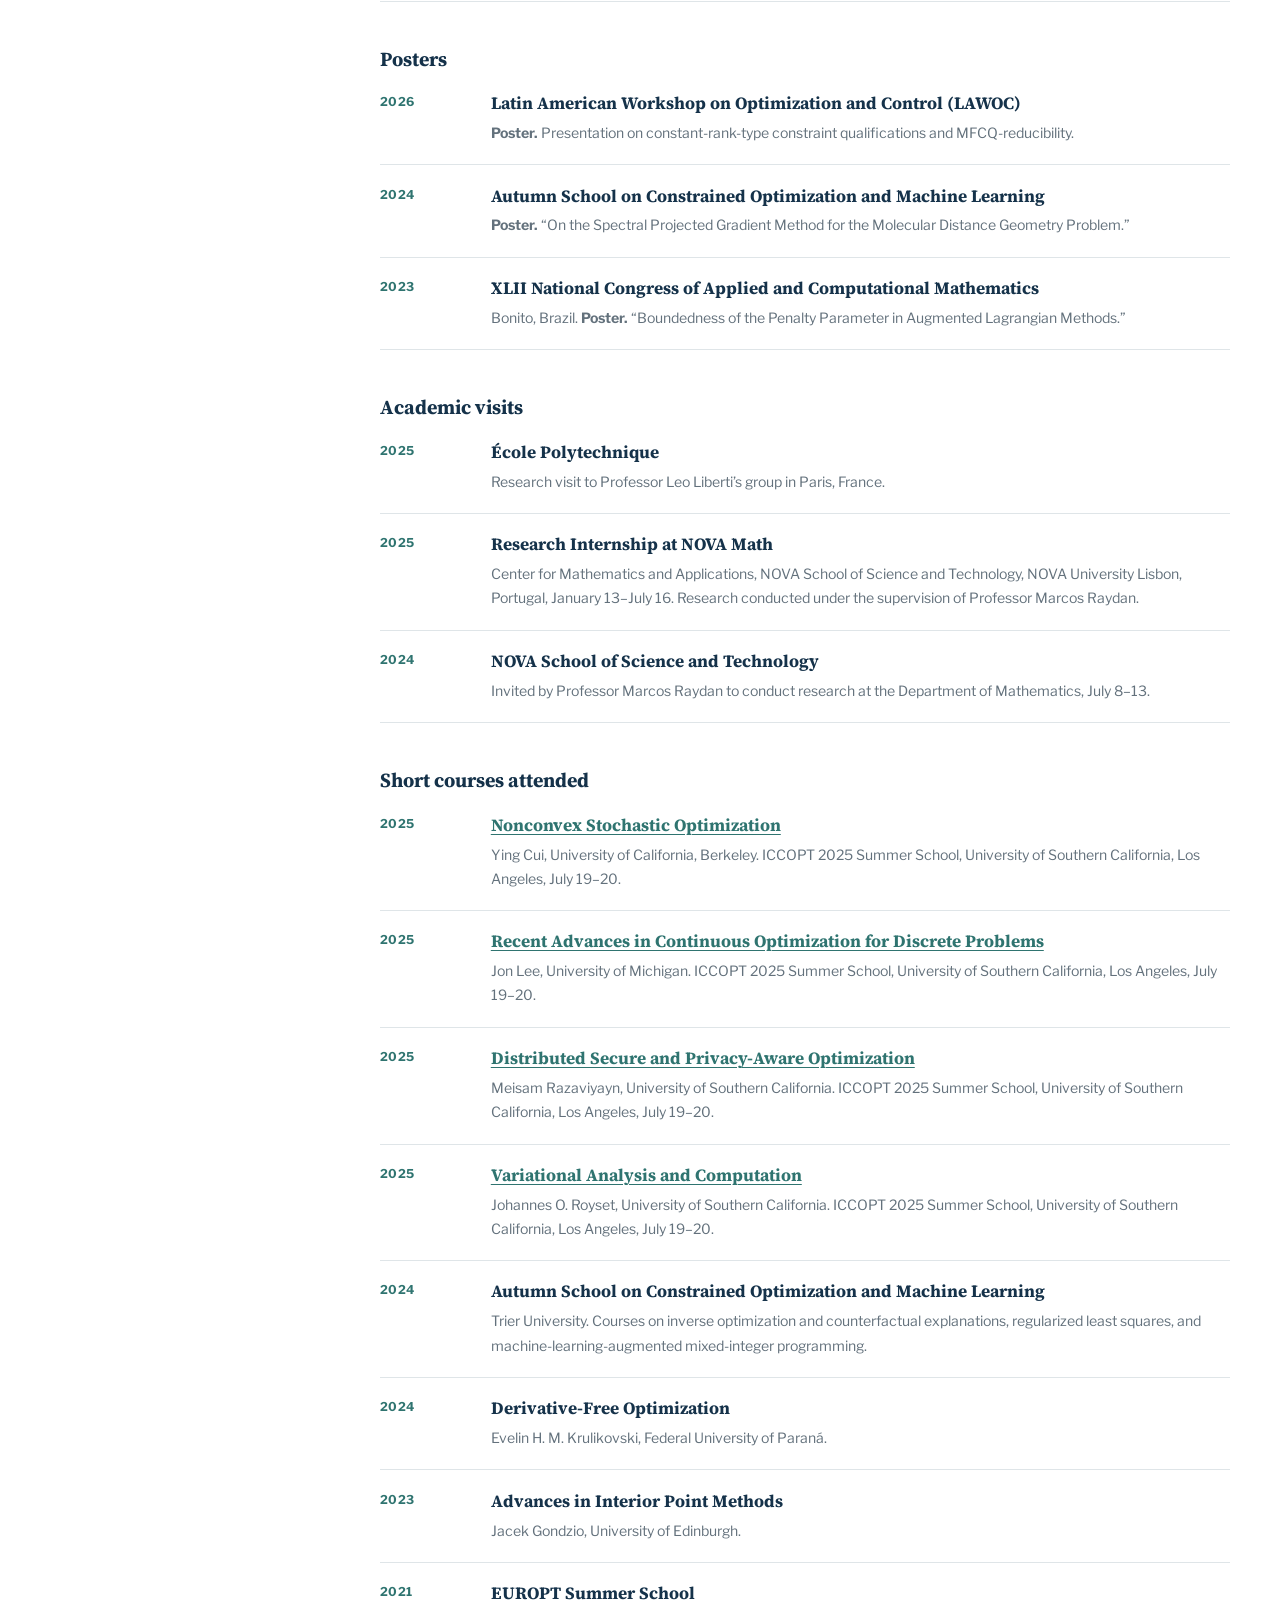
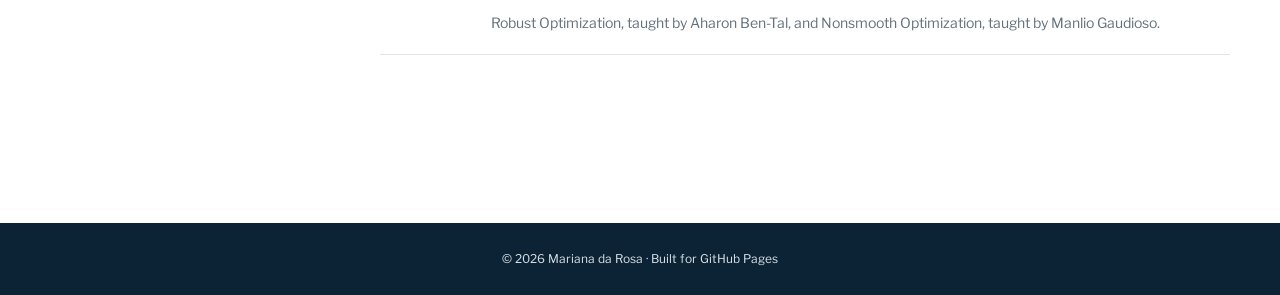
==== commit ab575ef0: "Update published Journal of Global Optimization paper" ====
--- a/index.html
+++ b/index.html
@@ -192,9 +192,9 @@
           <article class="publication">
             <p class="publication-year">2026</p>
             <div>
-              <h3>A Hybrid Combinatorial-Continuous Strategy for Solving Molecular Distance Geometry Problems <span class="publication-links">[<a href="https://arxiv.org/abs/2510.19970" target="_blank" rel="noopener">preprint</a>] [<a href="https://github.com/leonardosecchin/MDGP.jl" target="_blank" rel="noopener">code</a>]</span></h3>
+              <h3>A Hybrid Combinatorial-Continuous Strategy for Solving Molecular Distance Geometry Problems <span class="publication-links">[<a href="https://doi.org/10.1007/s10898-026-01645-2" target="_blank" rel="noopener">doi</a>] [<a href="https://arxiv.org/abs/2510.19970" target="_blank" rel="noopener">preprint</a>] [<a href="https://github.com/leonardosecchin/MDGP.jl" target="_blank" rel="noopener">code</a>]</span></h3>
               <p>L. D. Secchin, W. da Rocha, <strong>M. da Rosa</strong>, L. Liberti, and C. Lavor.</p>
-              <p class="venue">Journal of Global Optimization, accepted for publication.</p>
+              <p class="venue">Journal of Global Optimization (2026).</p>
             </div>
           </article>
 
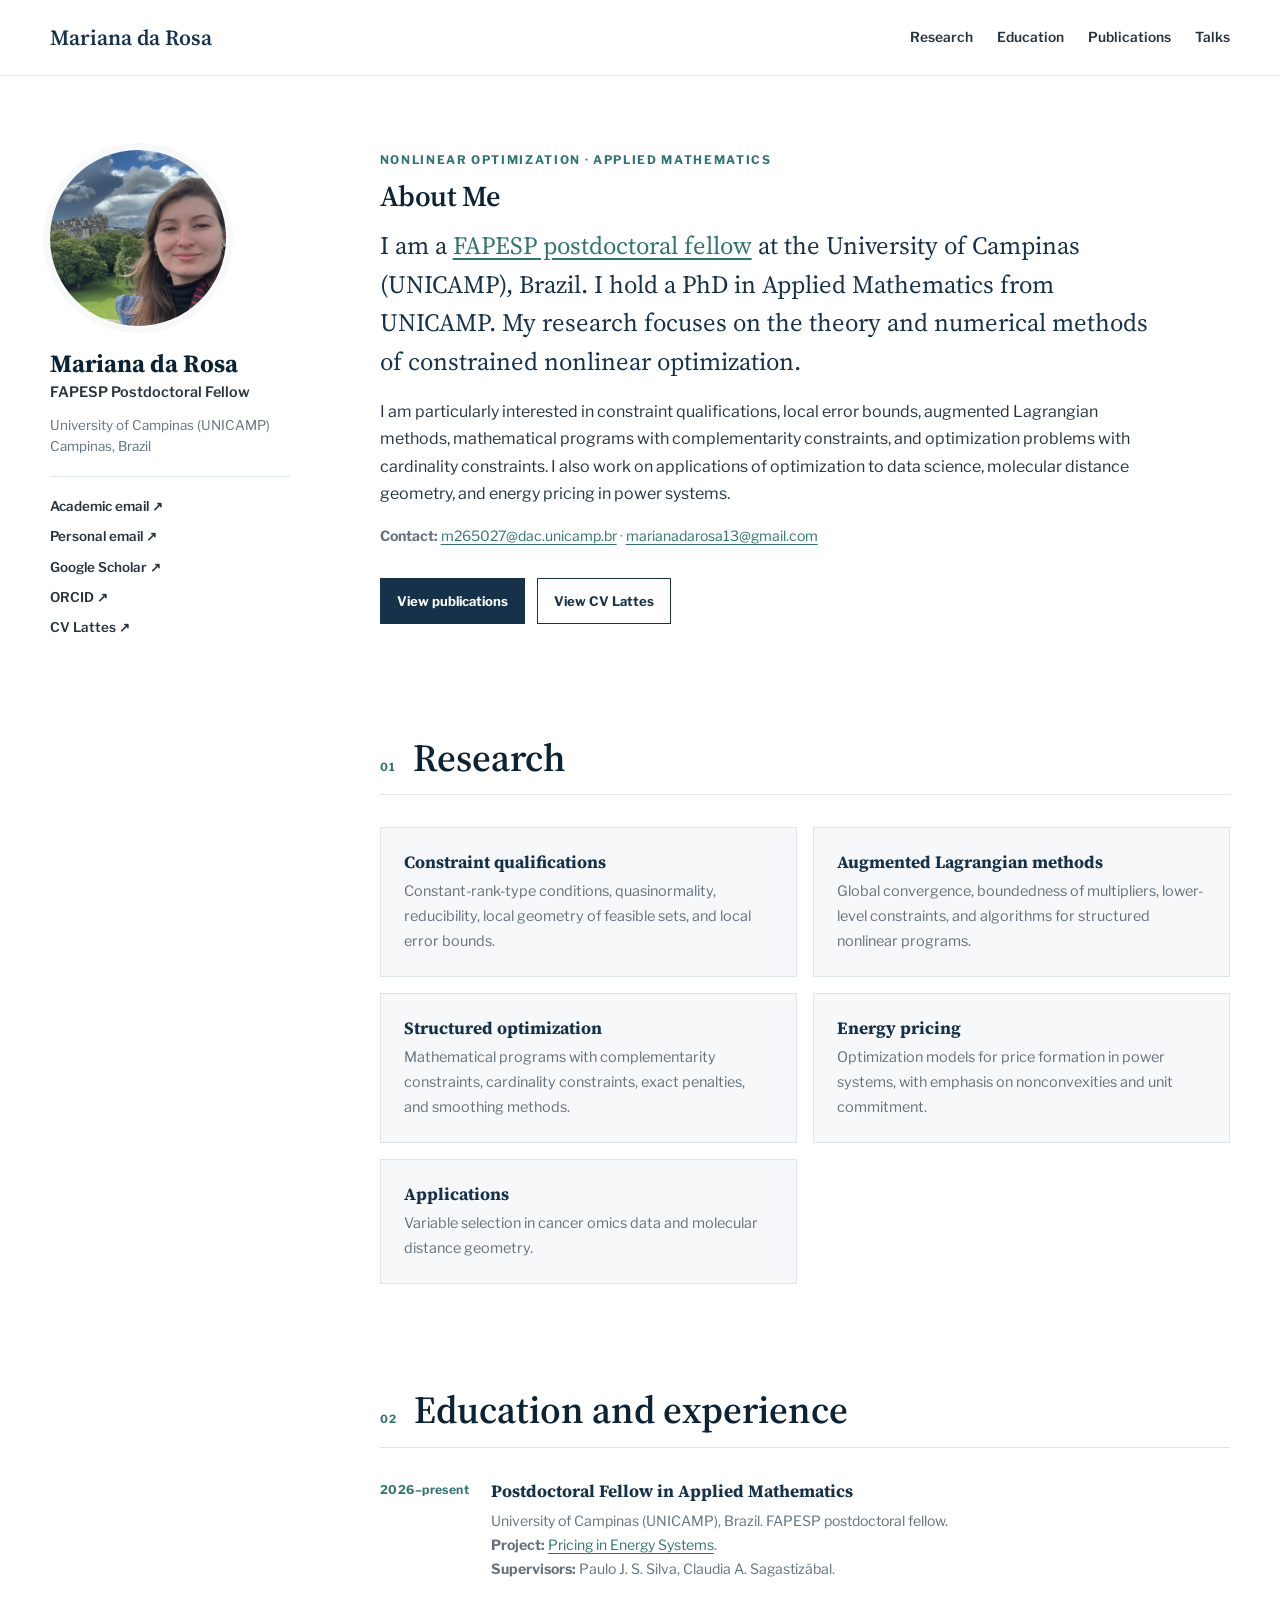
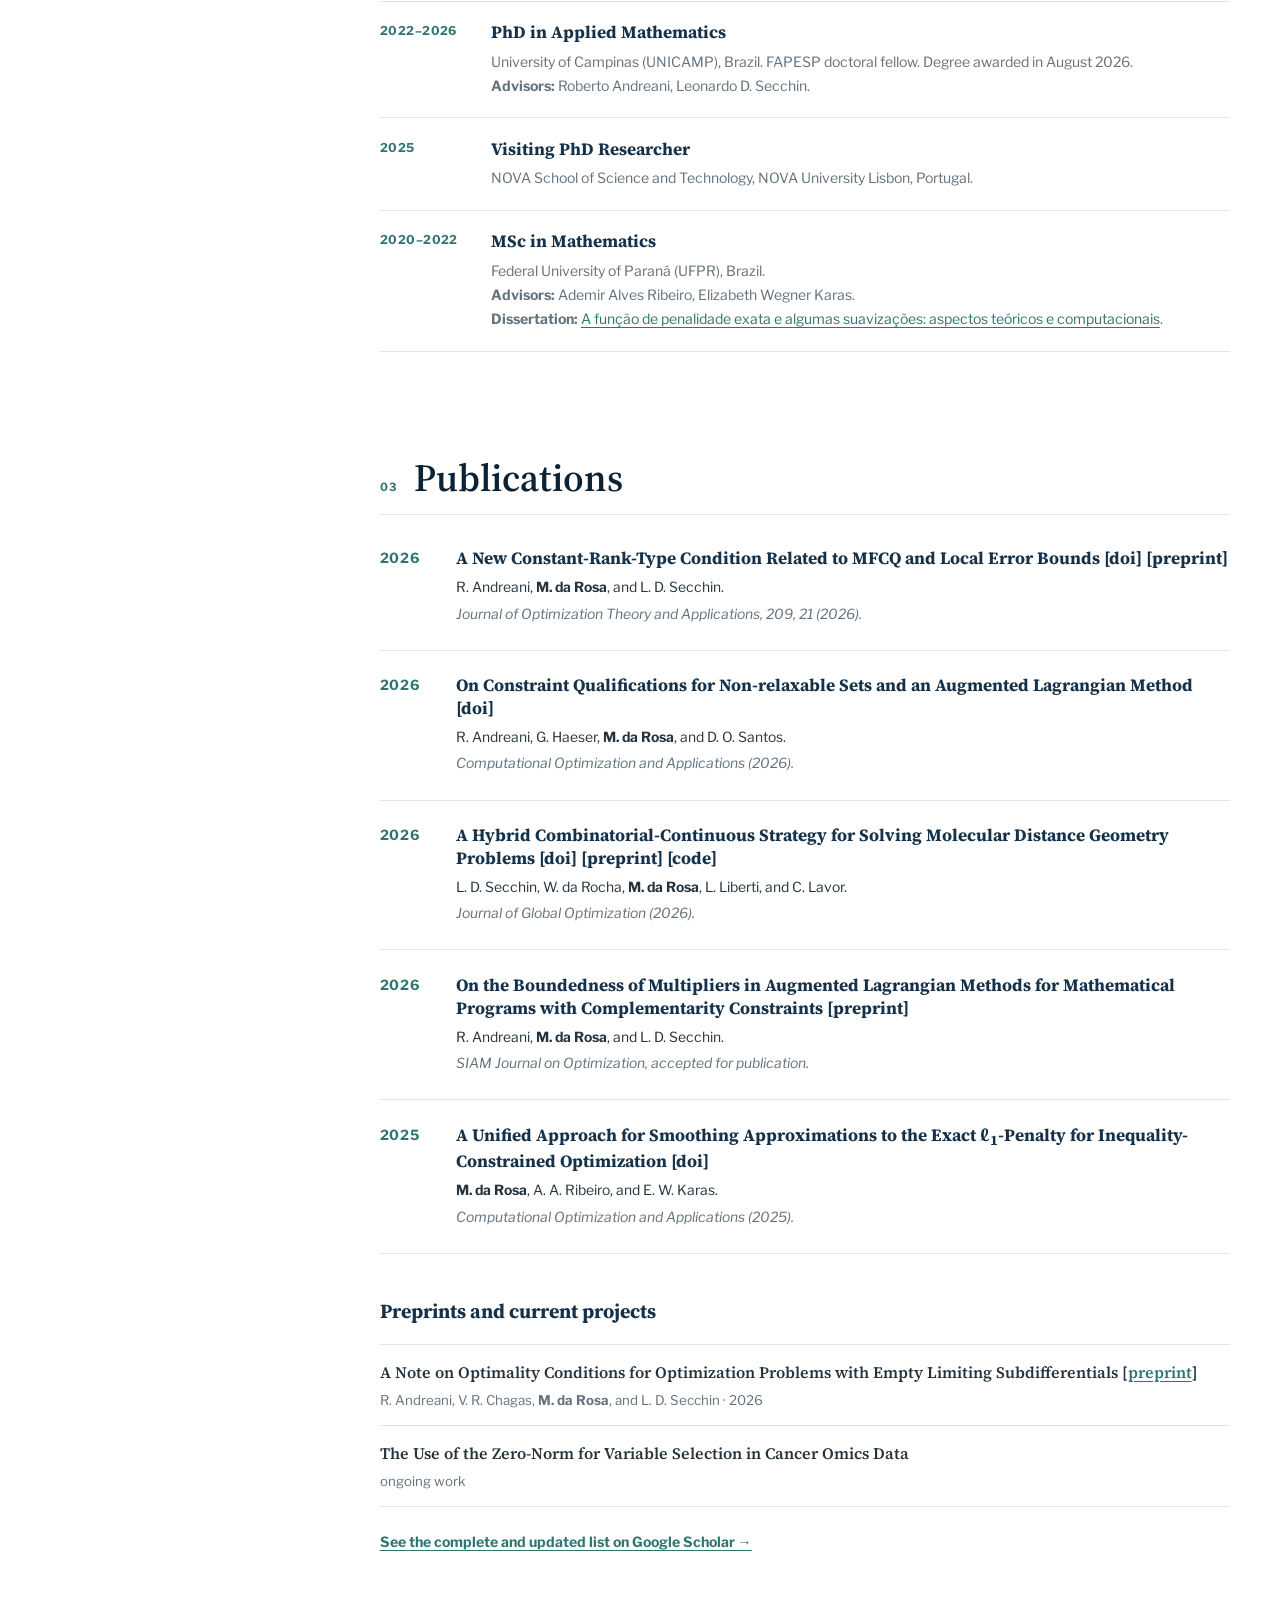
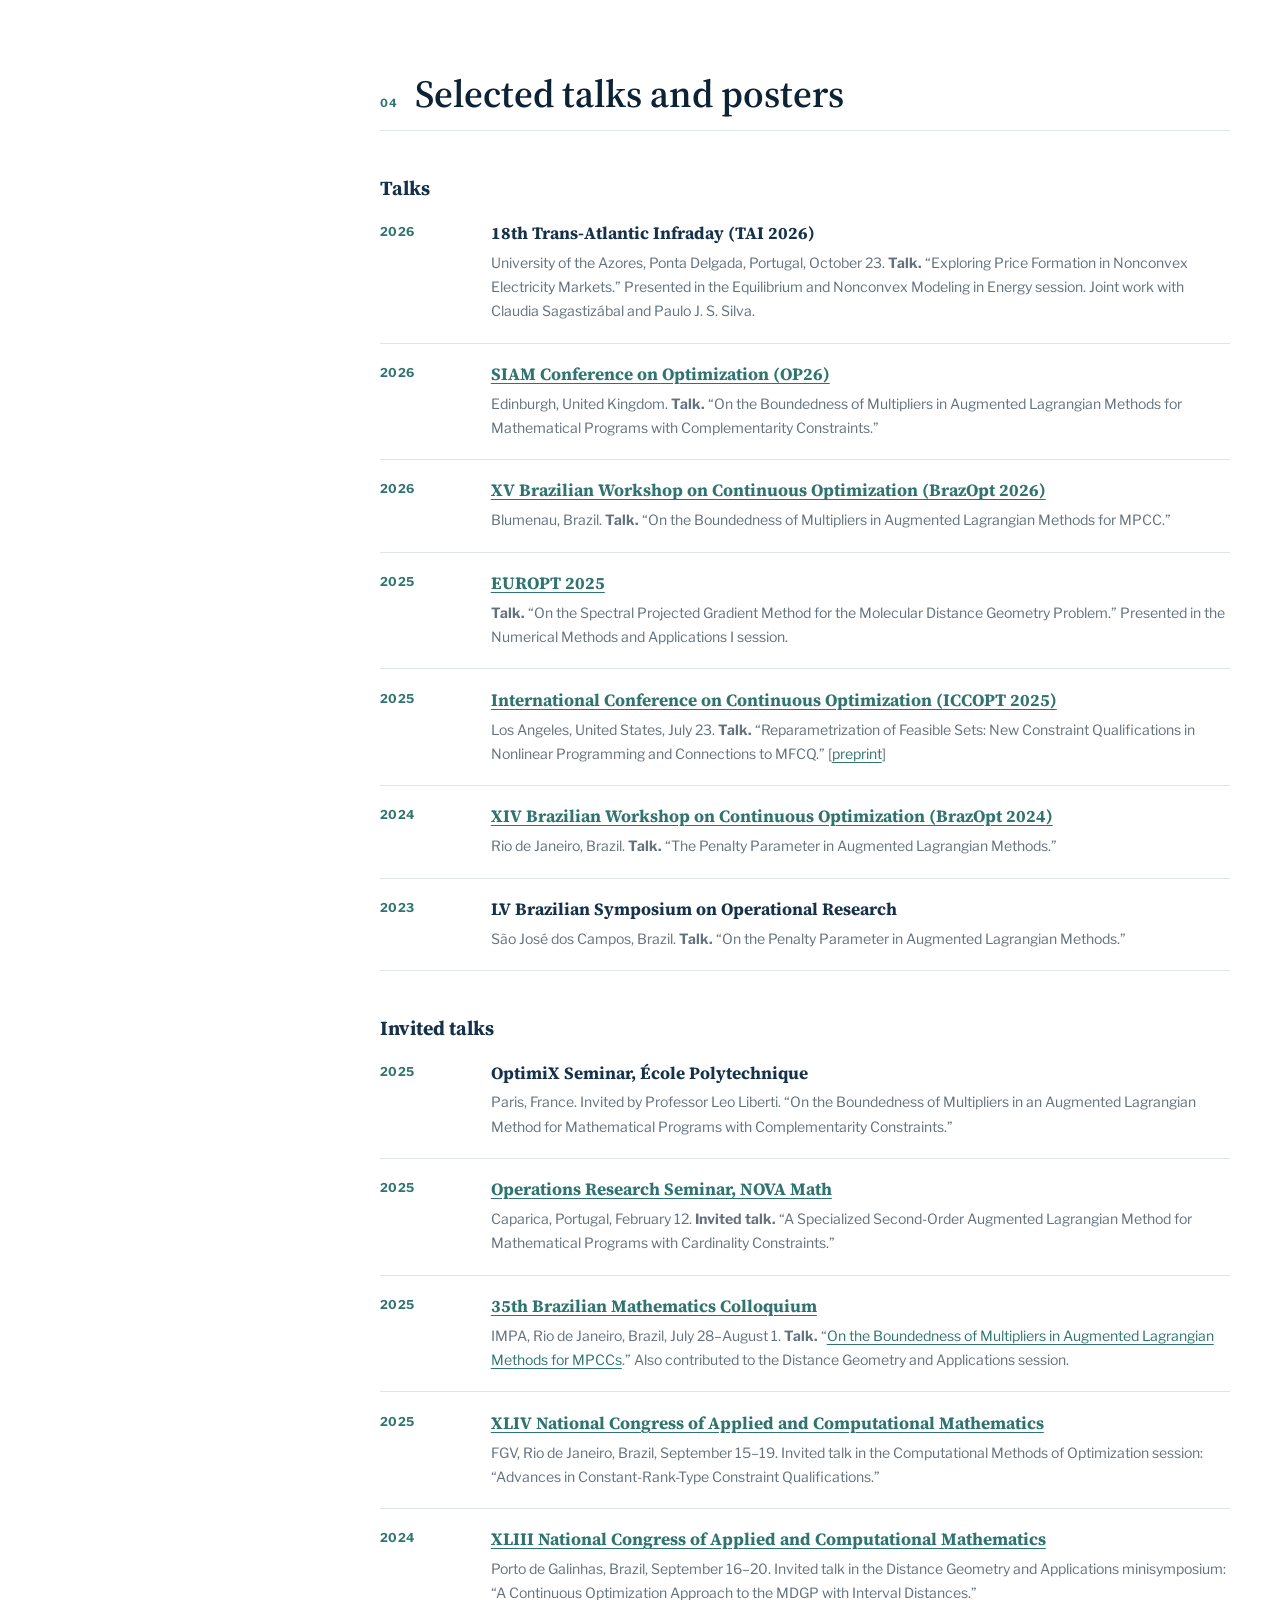
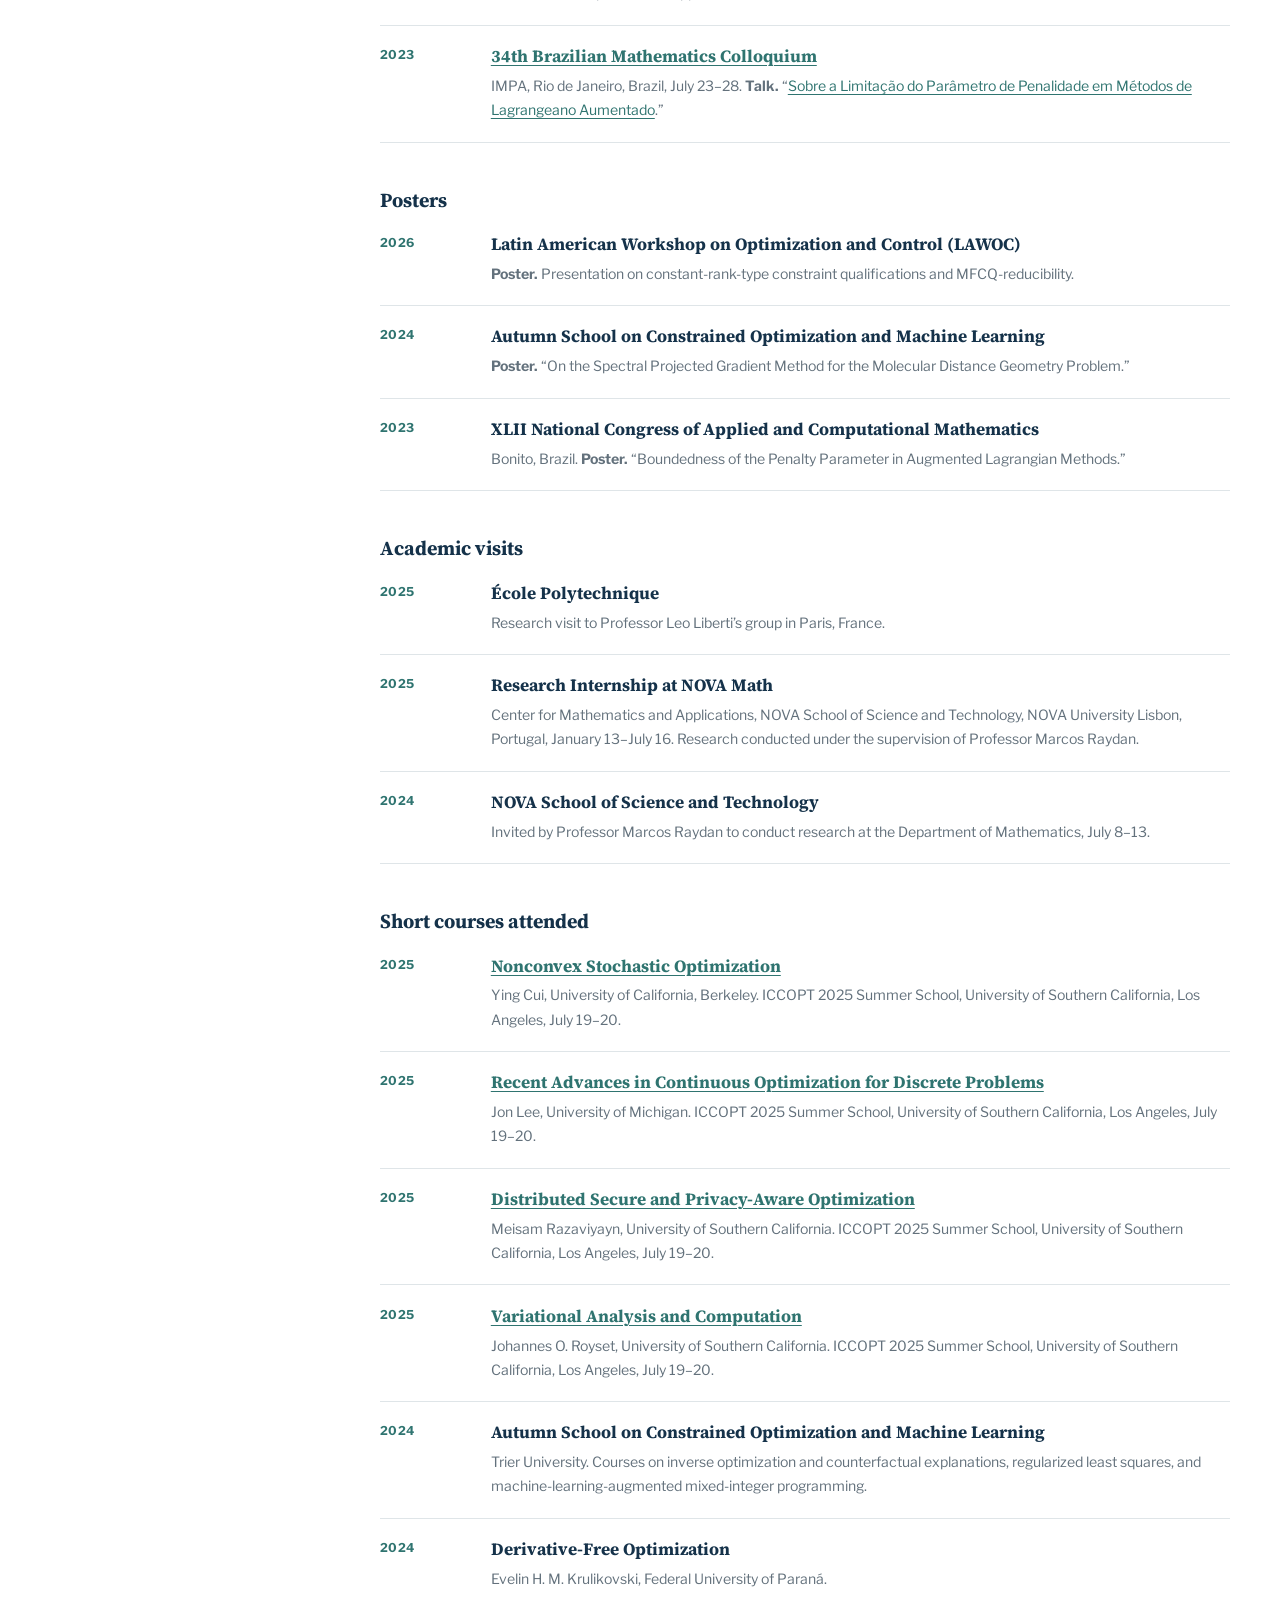
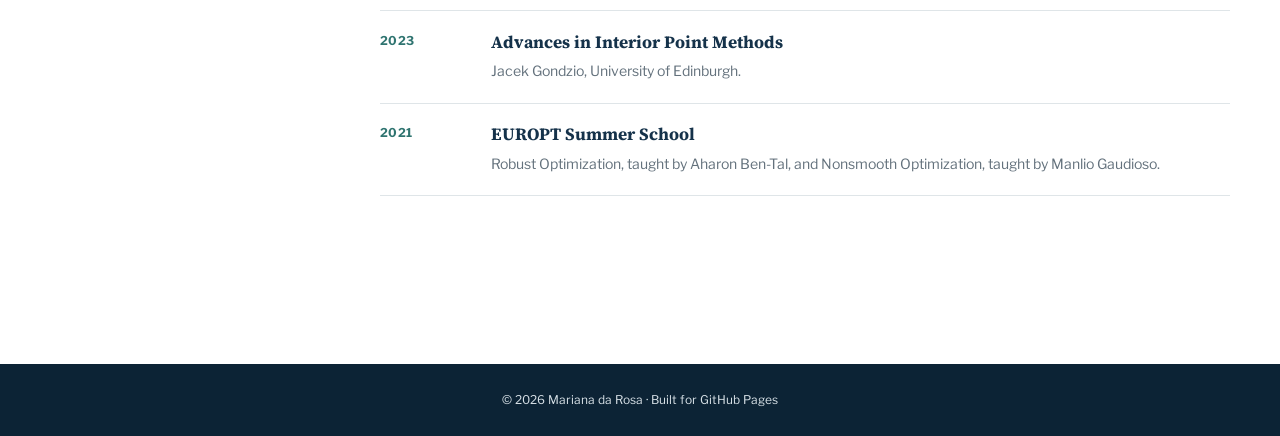
==== commit 6419367b: "Add TAI 2026 energy pricing talk" ====
--- a/index.html
+++ b/index.html
@@ -234,6 +234,10 @@
         <div class="timeline">
           <article>
             <p class="timeline-date">2026</p>
+            <div><h3>18th Trans-Atlantic Infraday (TAI 2026)</h3><p>University of the Azores, Ponta Delgada, Portugal, October 23. <strong>Talk.</strong> “Exploring Price Formation in Nonconvex Electricity Markets.” Presented in the Equilibrium and Nonconvex Modeling in Energy session. Joint work with Claudia Sagastizábal and Paulo J. S. Silva.</p></div>
+          </article>
+          <article>
+            <p class="timeline-date">2026</p>
             <div><h3><a href="https://meetings.siam.org/sess/dsp_programsess.cfm?SESSIONCODE=88503" target="_blank" rel="noopener">SIAM Conference on Optimization (OP26)</a></h3><p>Edinburgh, United Kingdom. <strong>Talk.</strong> “On the Boundedness of Multipliers in Augmented Lagrangian Methods for Mathematical Programs with Complementarity Constraints.”</p></div>
           </article>
           <article>
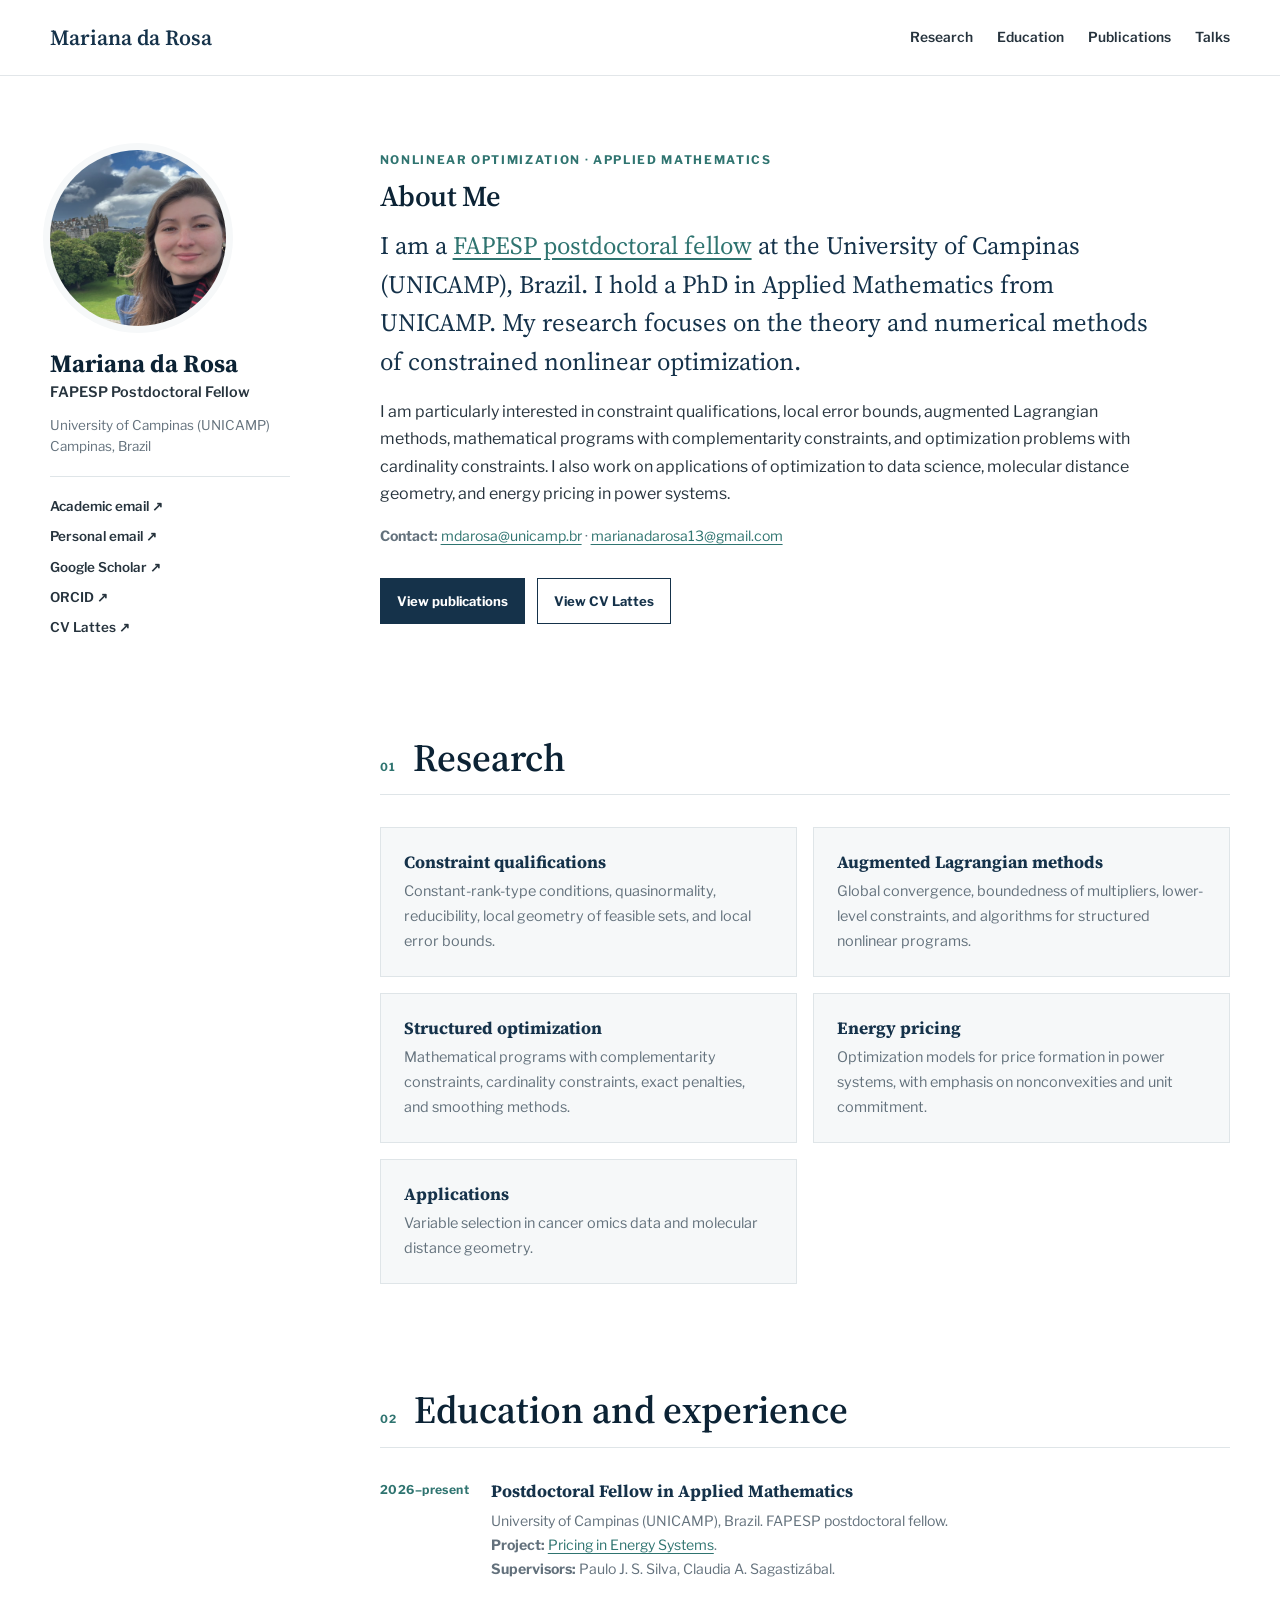
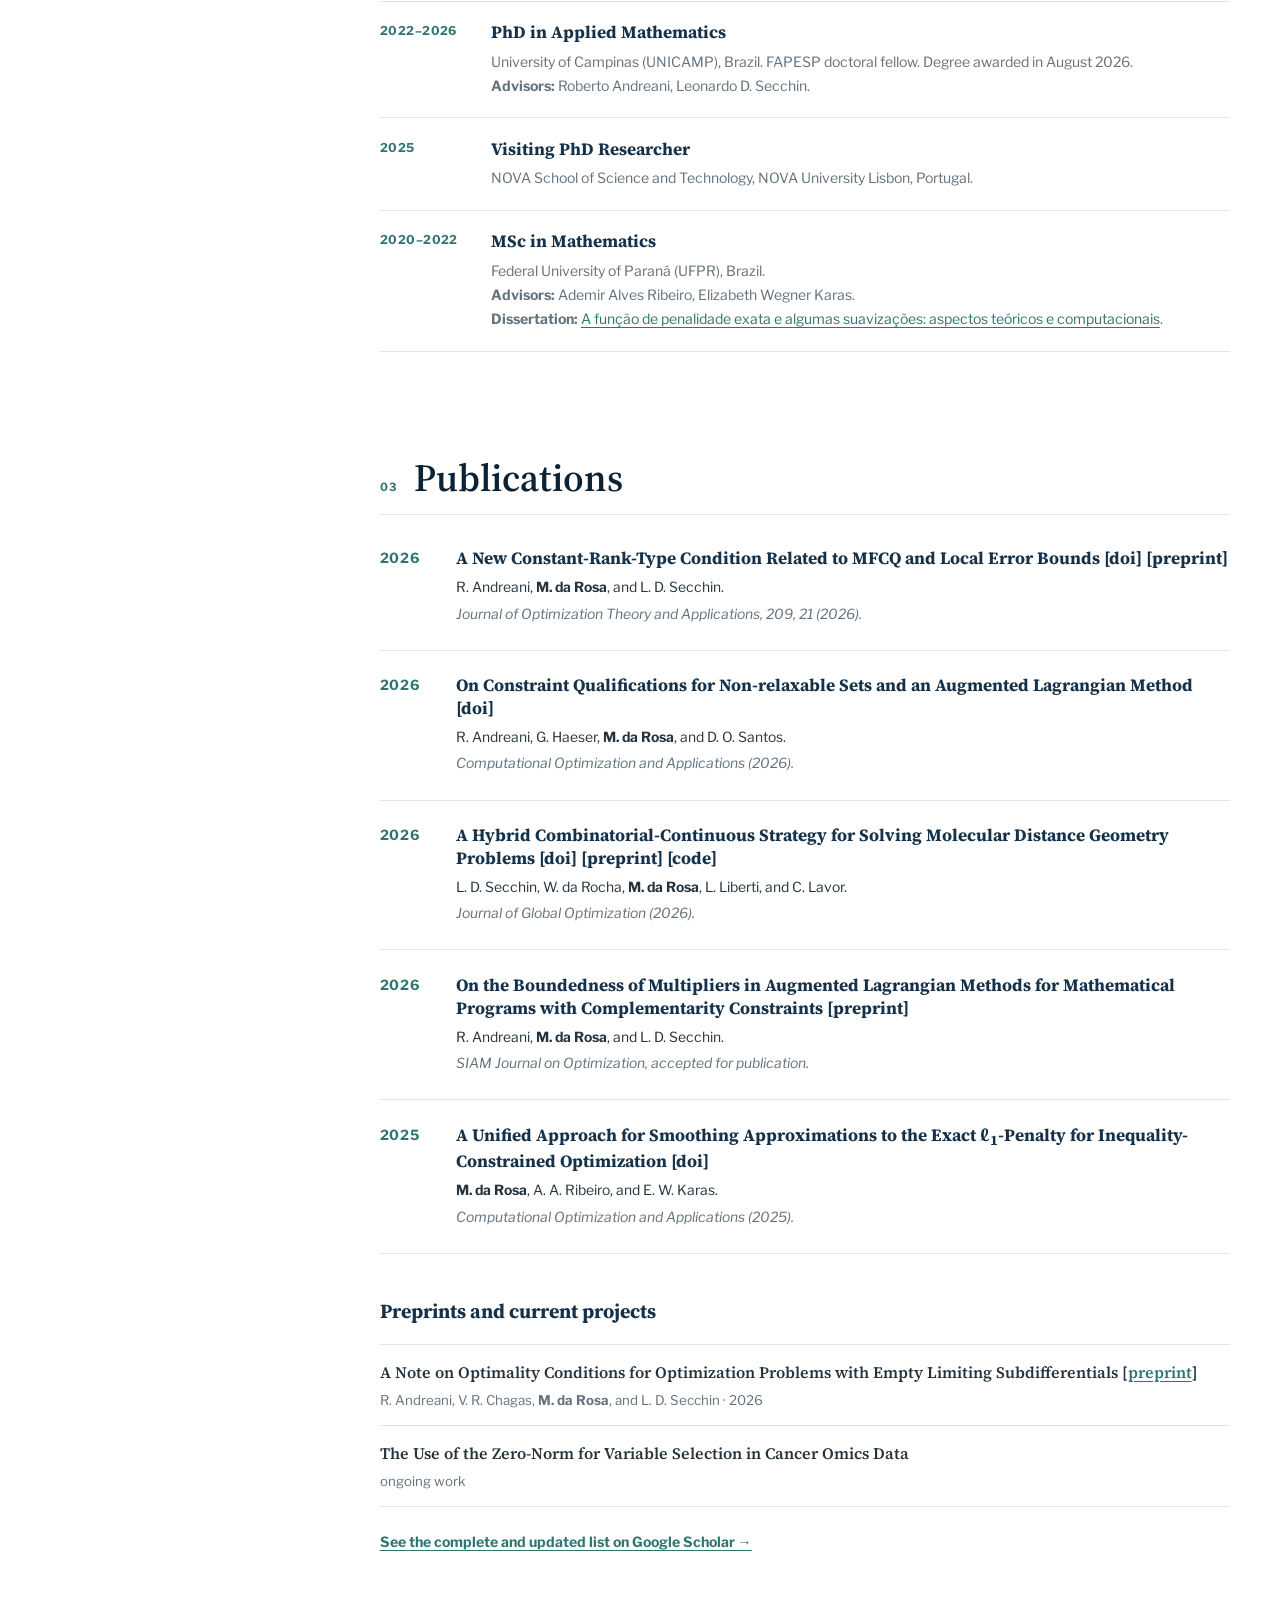
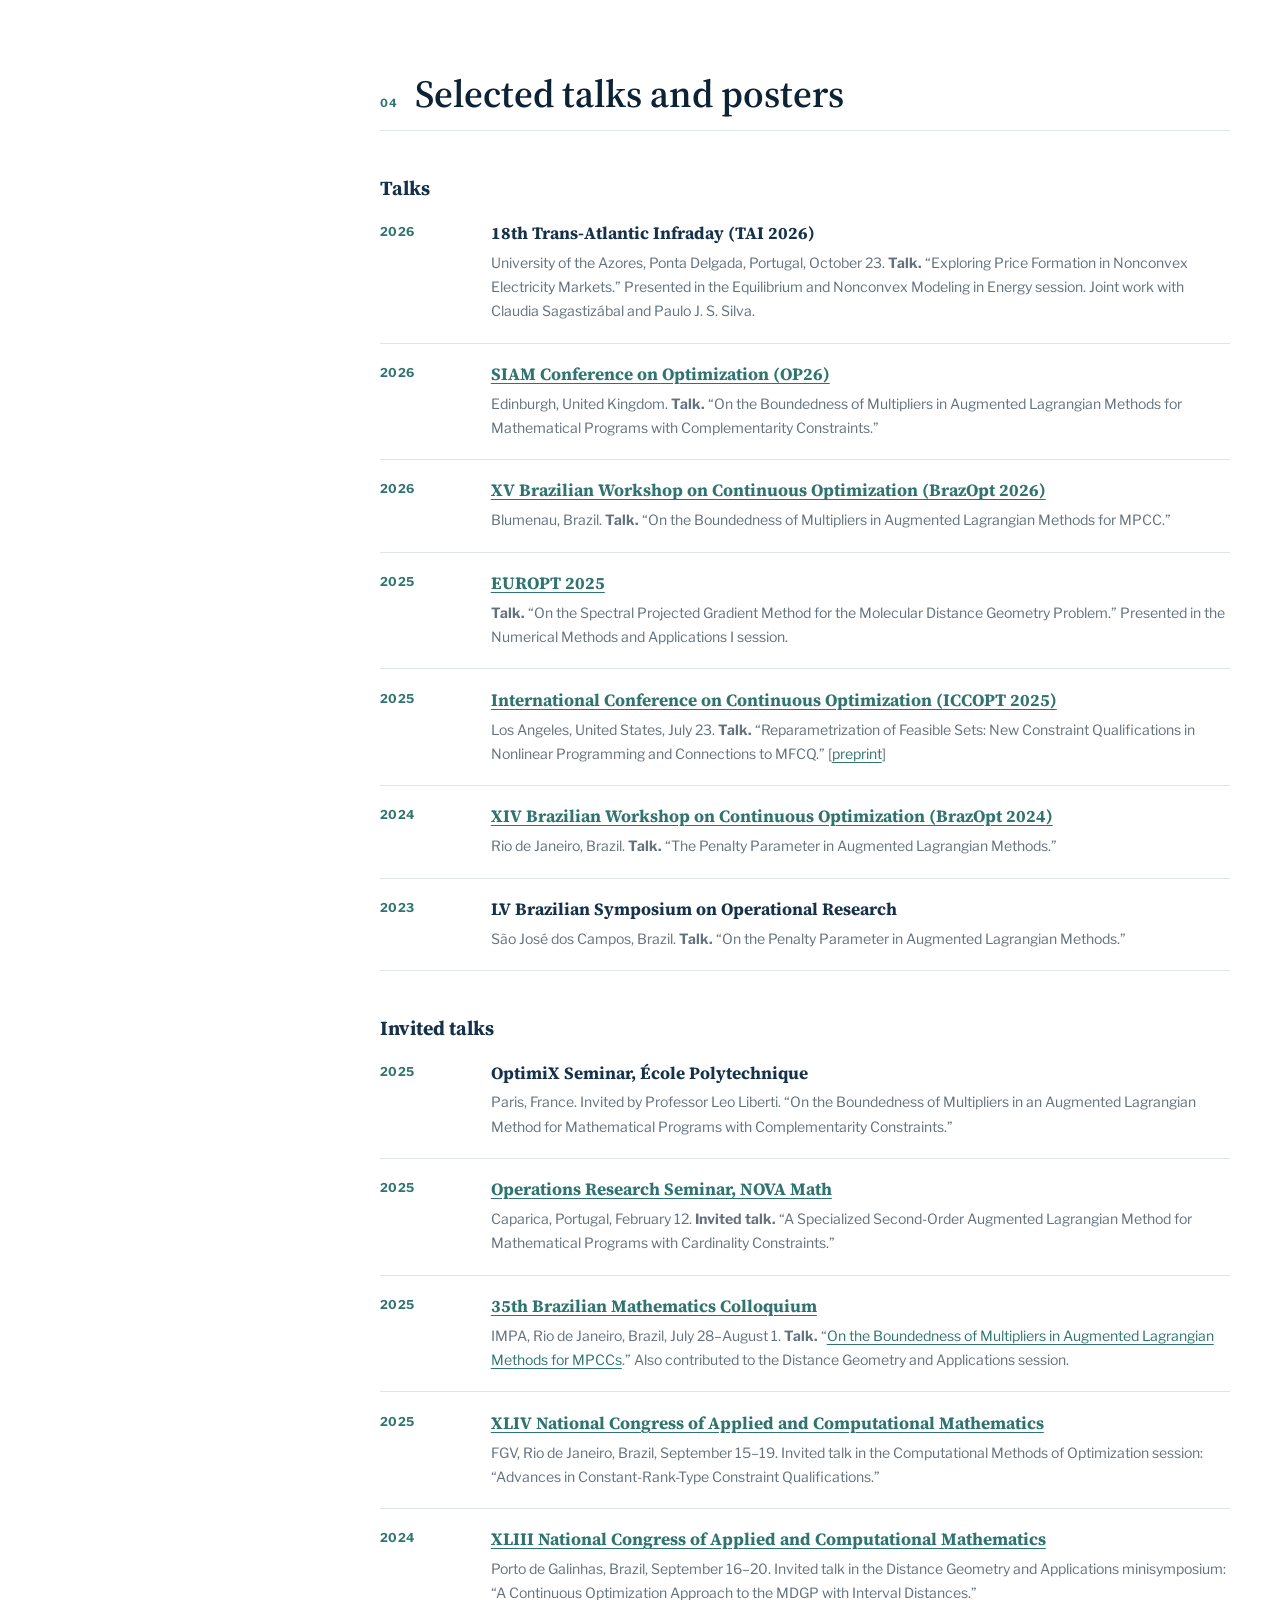
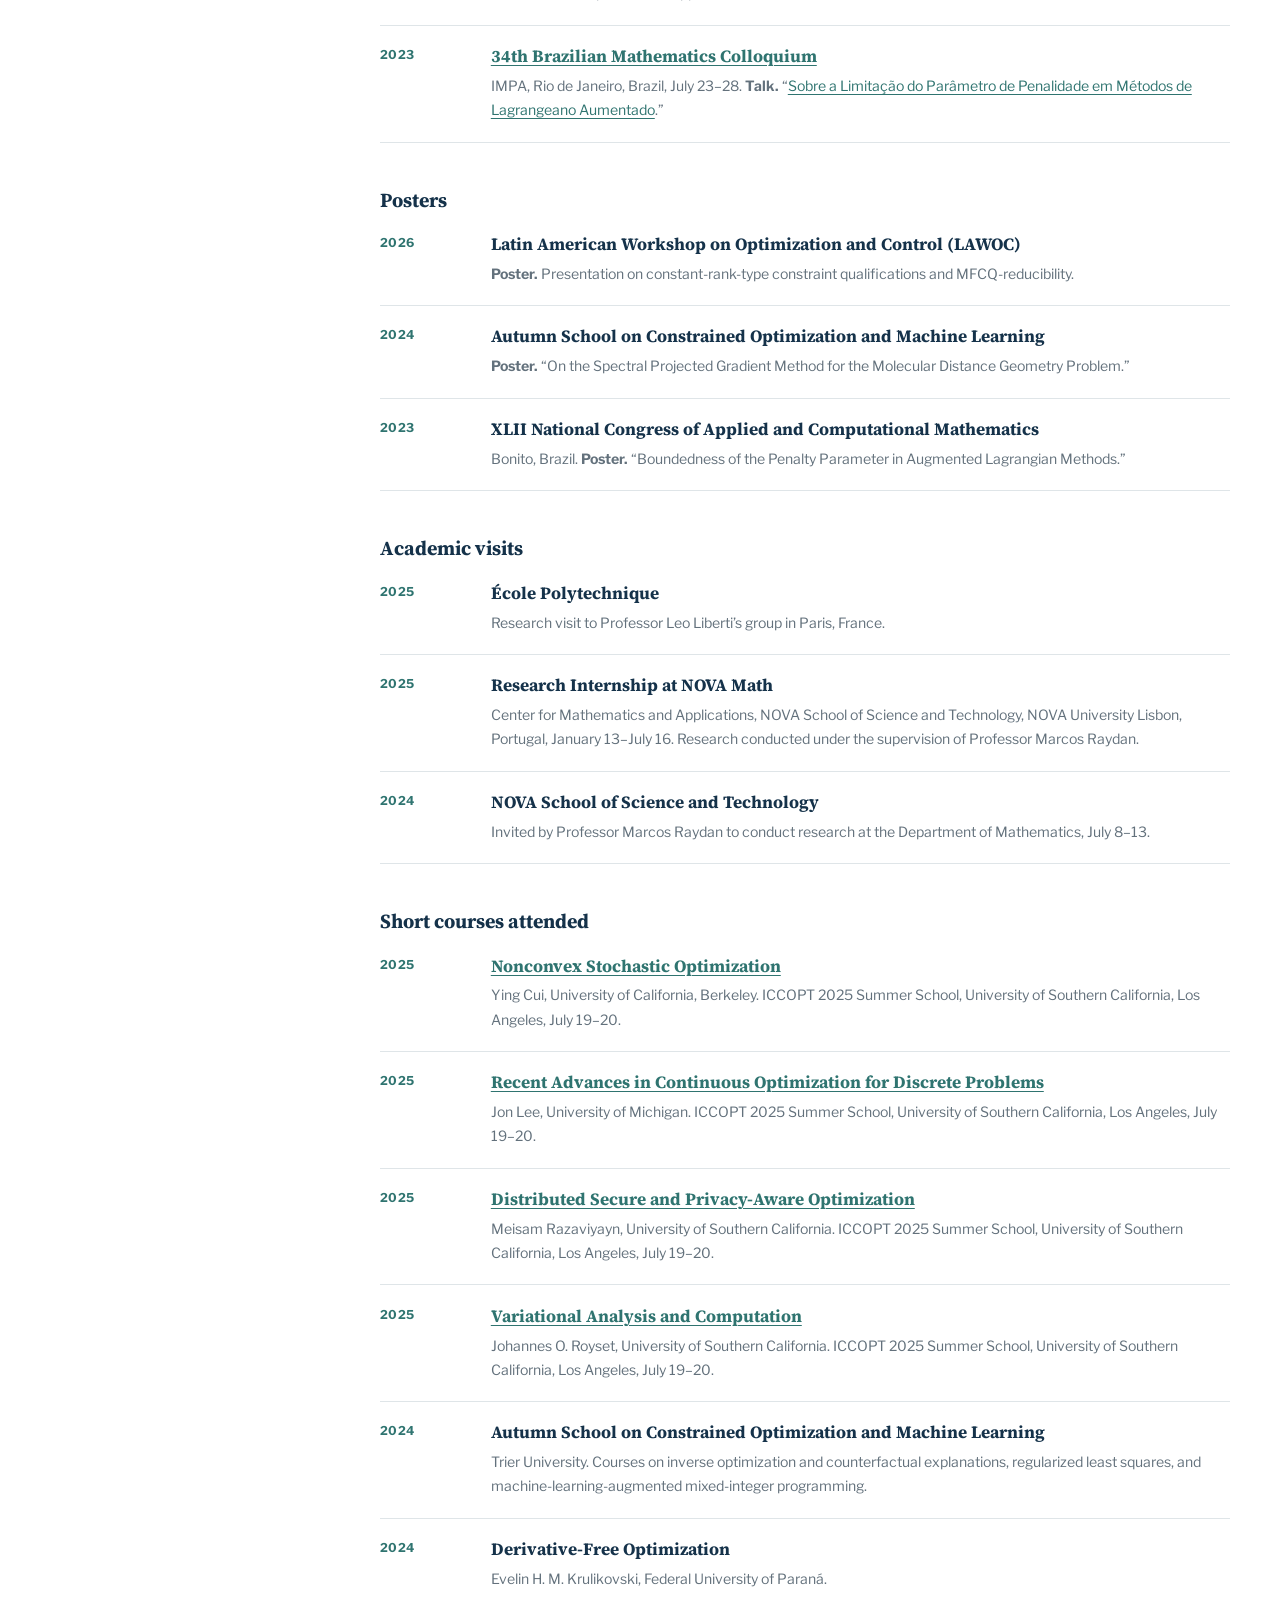
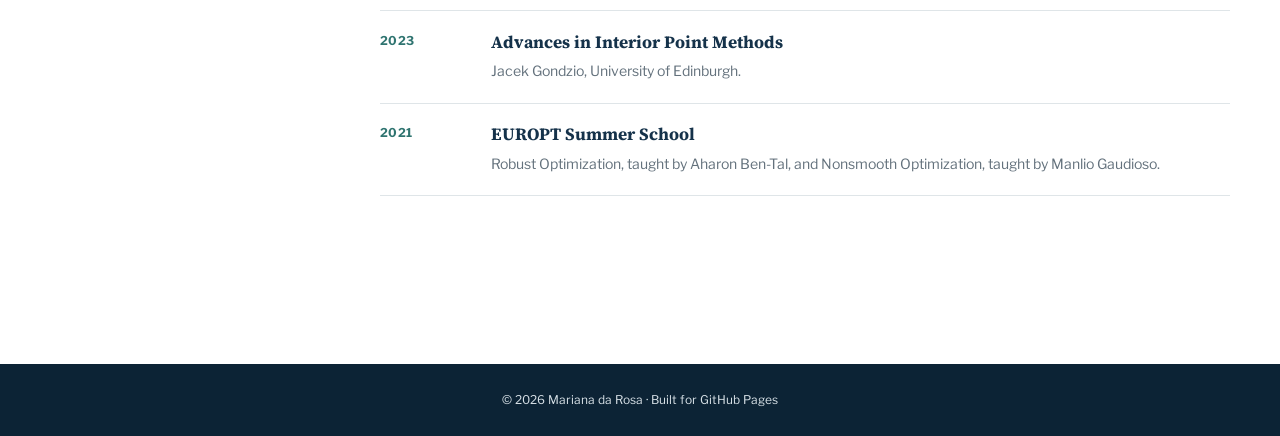
==== commit d8979e15: "Update UNICAMP academic email" ====
--- a/index.html
+++ b/index.html
@@ -89,7 +89,7 @@
       <p class="profile-affiliation">University of Campinas (UNICAMP)<br>Campinas, Brazil</p>
 
       <div class="profile-links" aria-label="Academic profiles">
-        <a href="mailto:m265027@dac.unicamp.br">Academic email <span aria-hidden="true">↗</span></a>
+        <a href="mailto:mdarosa@unicamp.br">Academic email <span aria-hidden="true">↗</span></a>
         <a href="mailto:marianadarosa13@gmail.com">Personal email <span aria-hidden="true">↗</span></a>
         <a href="https://scholar.google.com/citations?user=o1-QsfIAAAAJ&amp;hl=en" target="_blank" rel="noopener">Google Scholar <span aria-hidden="true">↗</span></a>
         <a href="https://orcid.org/0000-0002-9340-3372" target="_blank" rel="noopener">ORCID <span aria-hidden="true">↗</span></a>
@@ -103,7 +103,7 @@
         <h2 class="intro-title">About Me</h2>
         <p class="lead">I am a <a href="https://bv.fapesp.br/pt/bolsas/245225/formacao-de-precos-em-sistemas-de-energia/" target="_blank" rel="noopener">FAPESP postdoctoral fellow</a> at the University of Campinas (UNICAMP), Brazil. I hold a PhD in Applied Mathematics from UNICAMP. My research focuses on the theory and numerical methods of constrained nonlinear optimization.</p>
         <p>I am particularly interested in constraint qualifications, local error bounds, augmented Lagrangian methods, mathematical programs with complementarity constraints, and optimization problems with cardinality constraints. I also work on applications of optimization to data science, molecular distance geometry, and energy pricing in power systems.</p>
-        <p class="contact-line"><strong>Contact:</strong> <a href="mailto:m265027@dac.unicamp.br">m265027@dac.unicamp.br</a> · <a href="mailto:marianadarosa13@gmail.com">marianadarosa13@gmail.com</a></p>
+        <p class="contact-line"><strong>Contact:</strong> <a href="mailto:mdarosa@unicamp.br">mdarosa@unicamp.br</a> · <a href="mailto:marianadarosa13@gmail.com">marianadarosa13@gmail.com</a></p>
         <div class="hero-actions">
           <a class="button button-primary" href="#publications">View publications</a>
           <a class="button button-secondary" href="https://lattes.cnpq.br/2269571606494630" target="_blank" rel="noopener">View CV Lattes</a>
